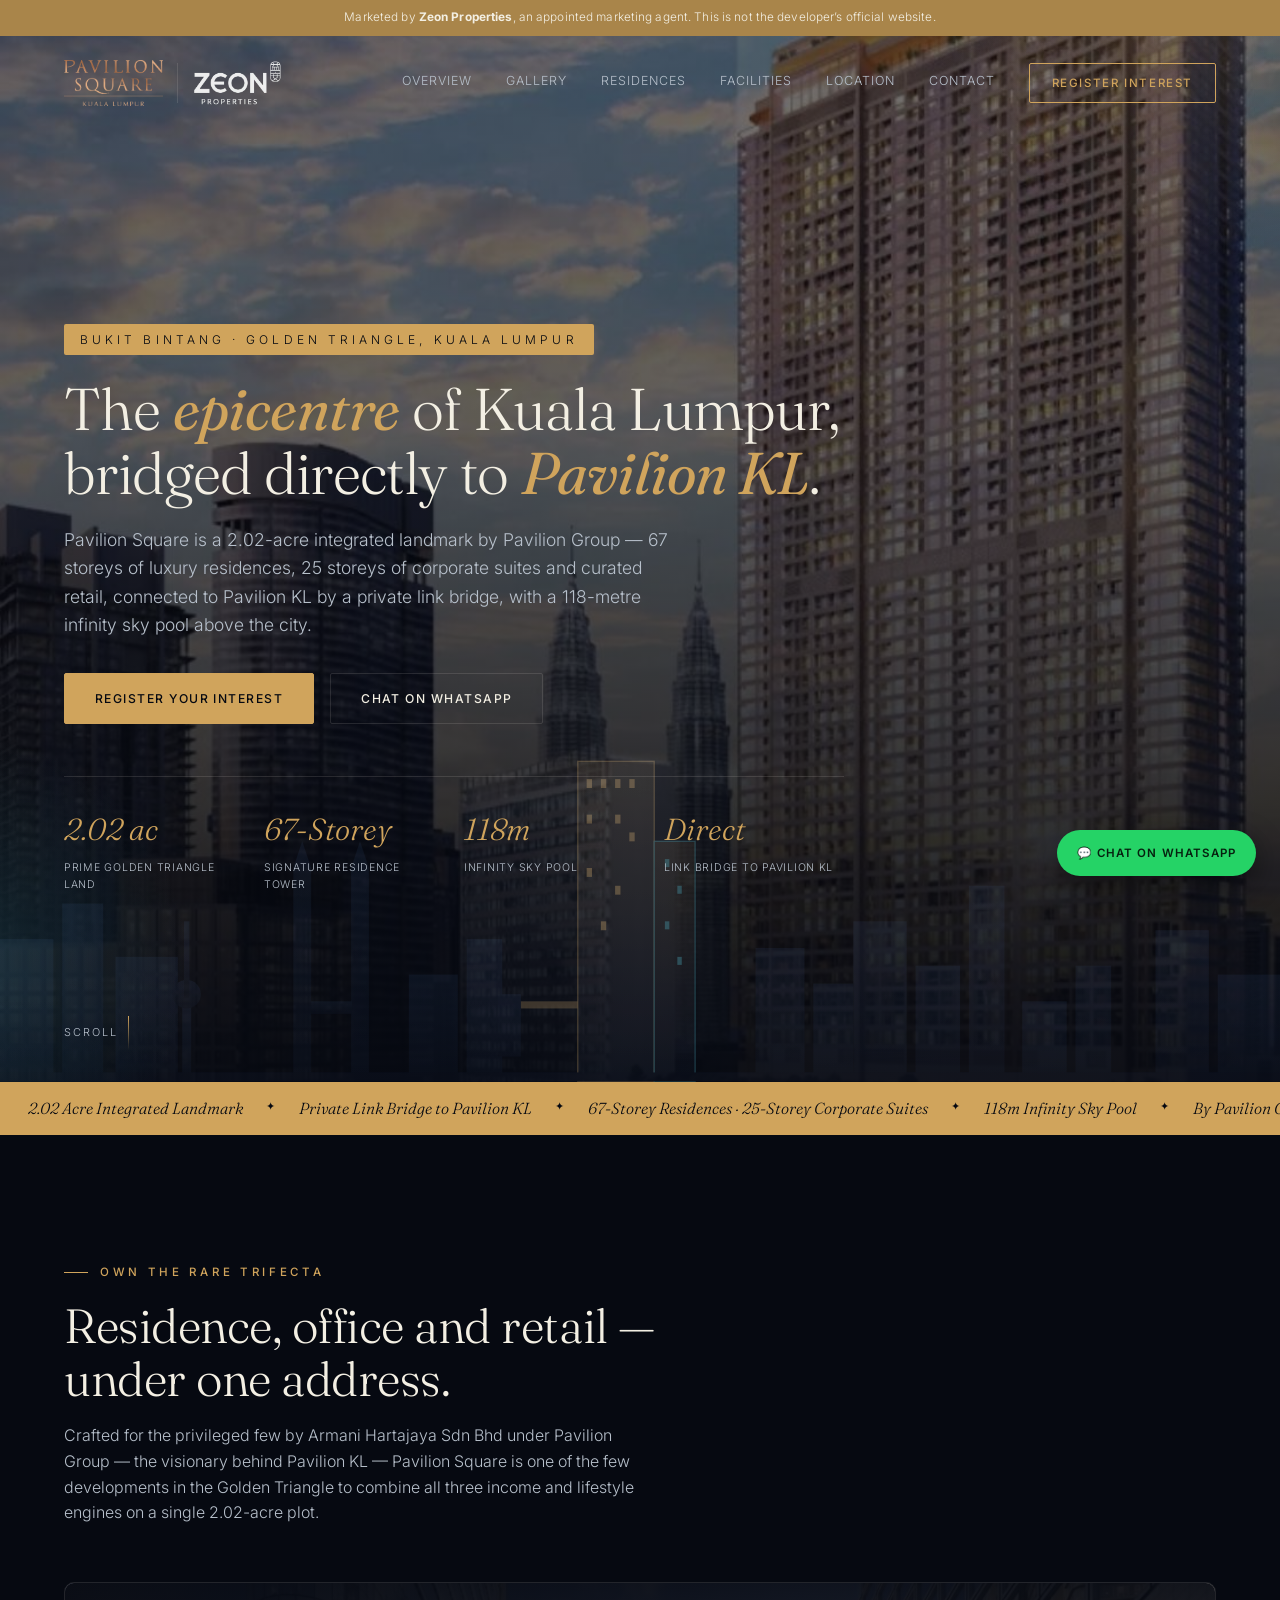
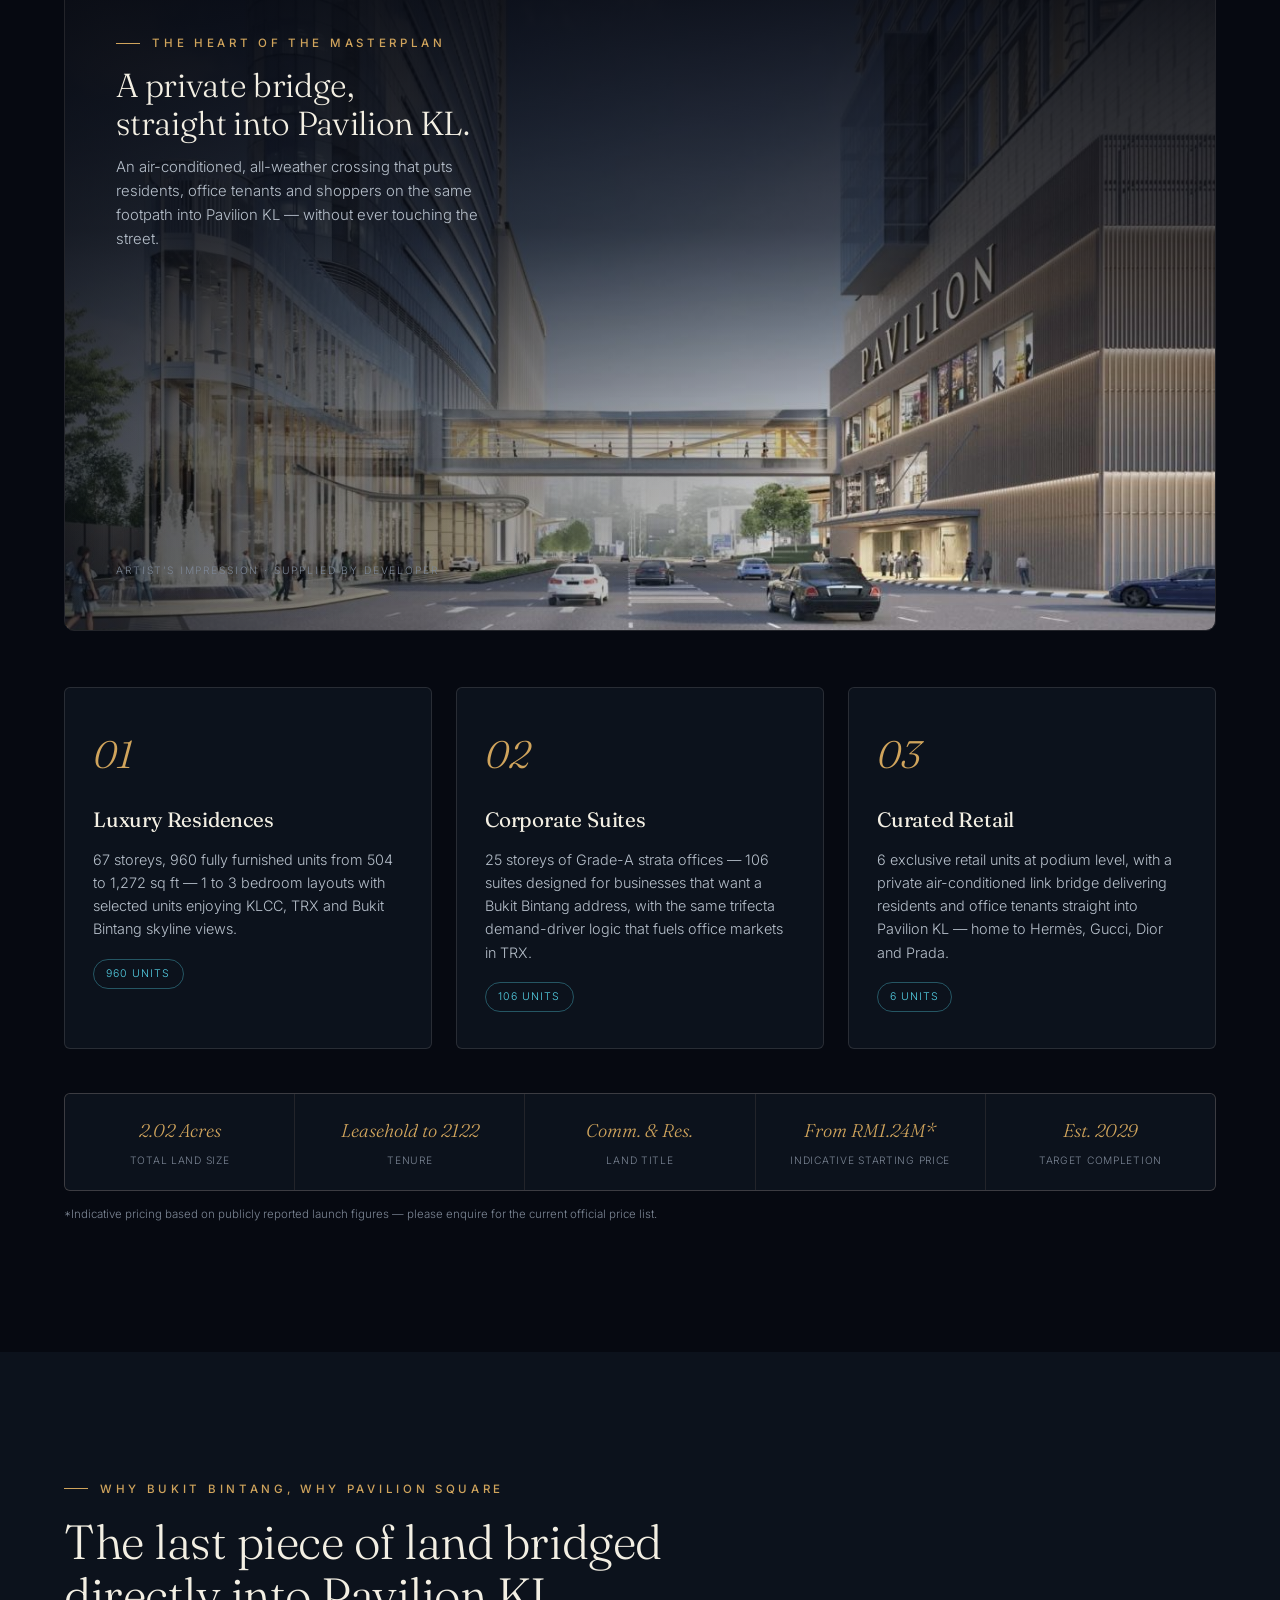
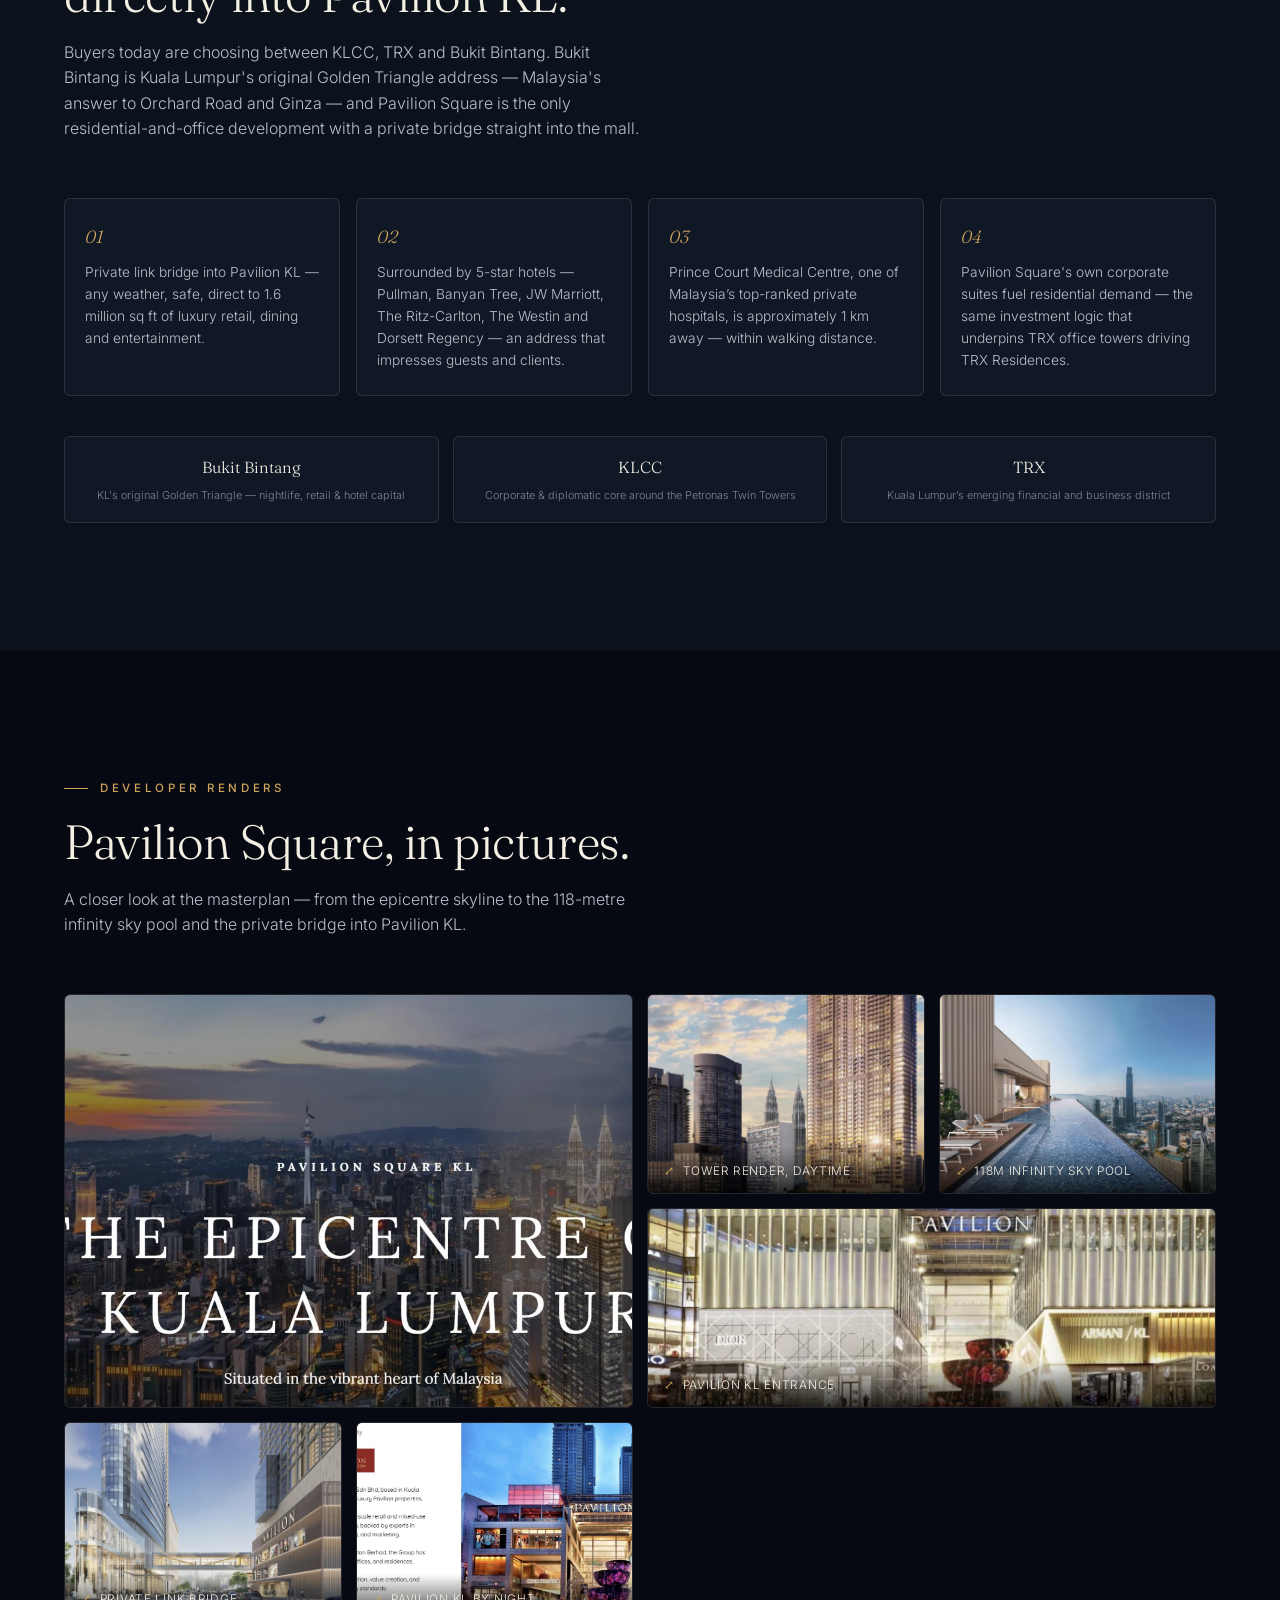
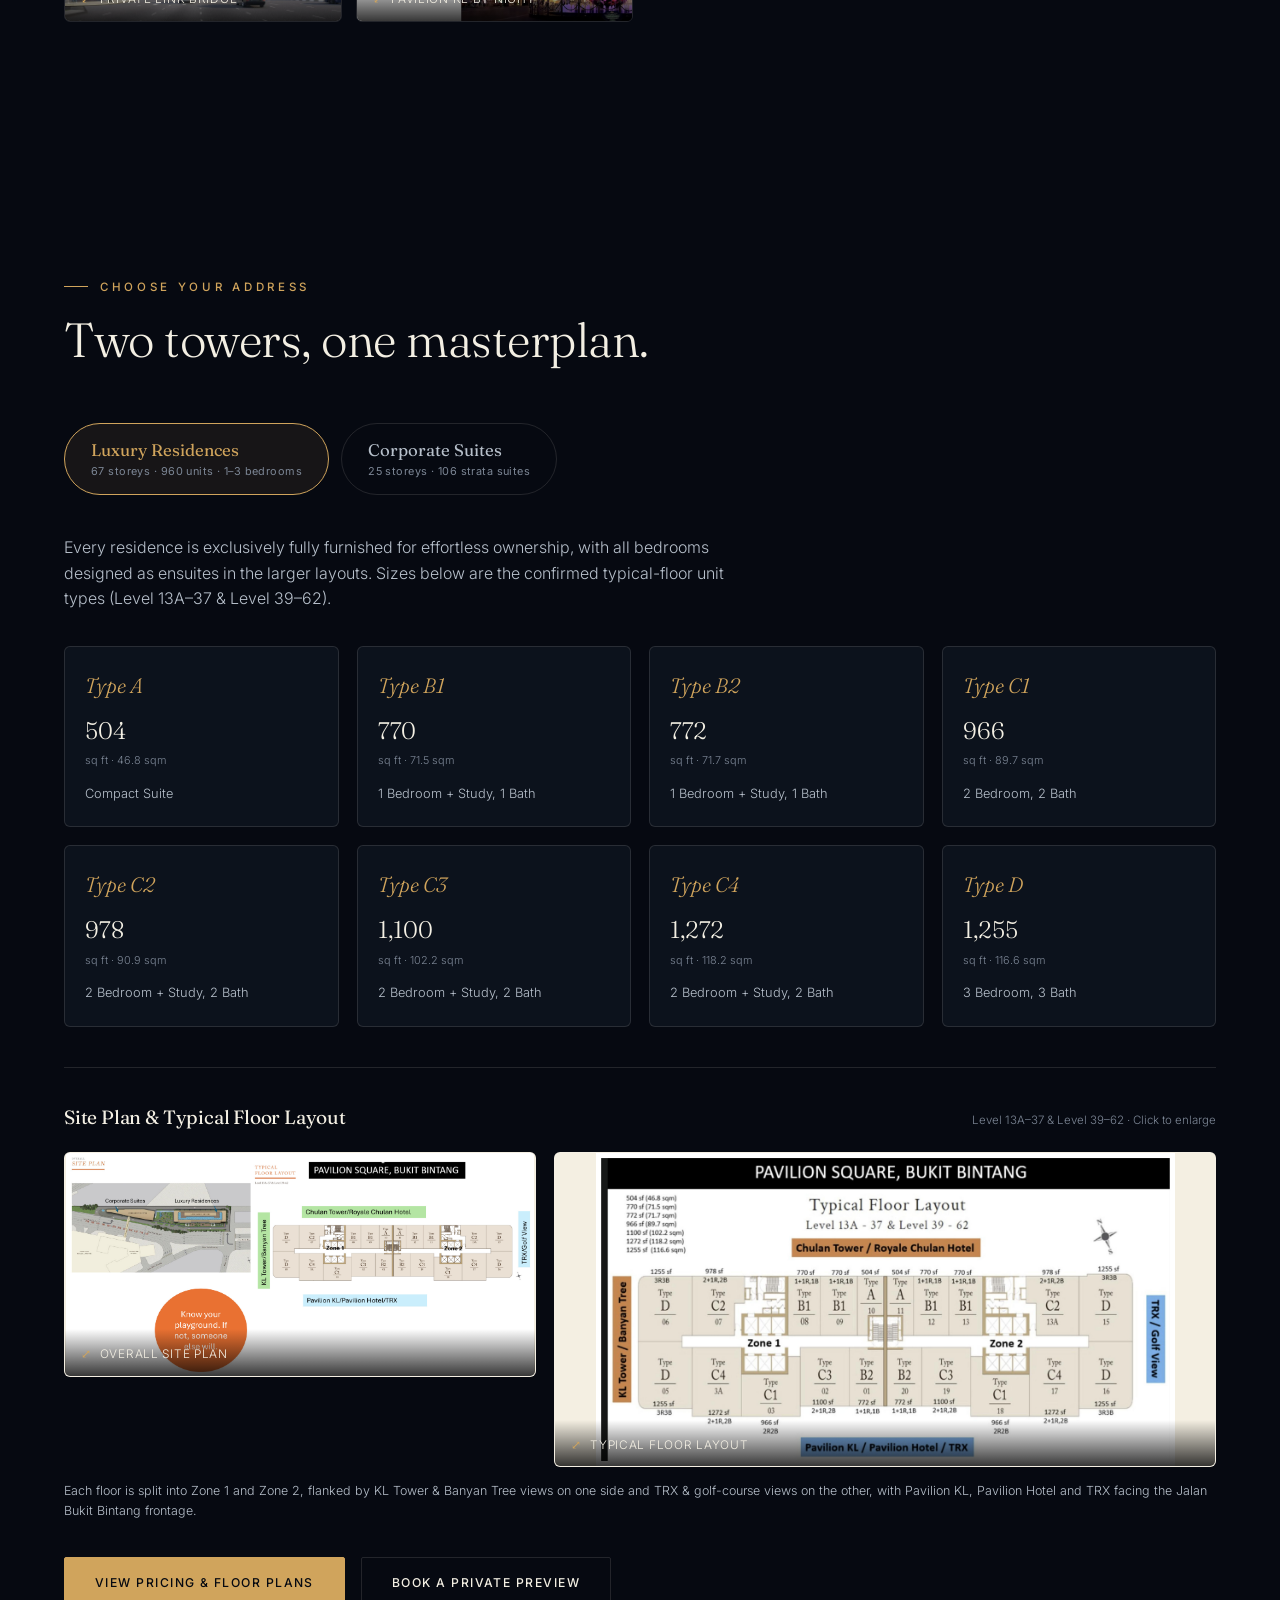
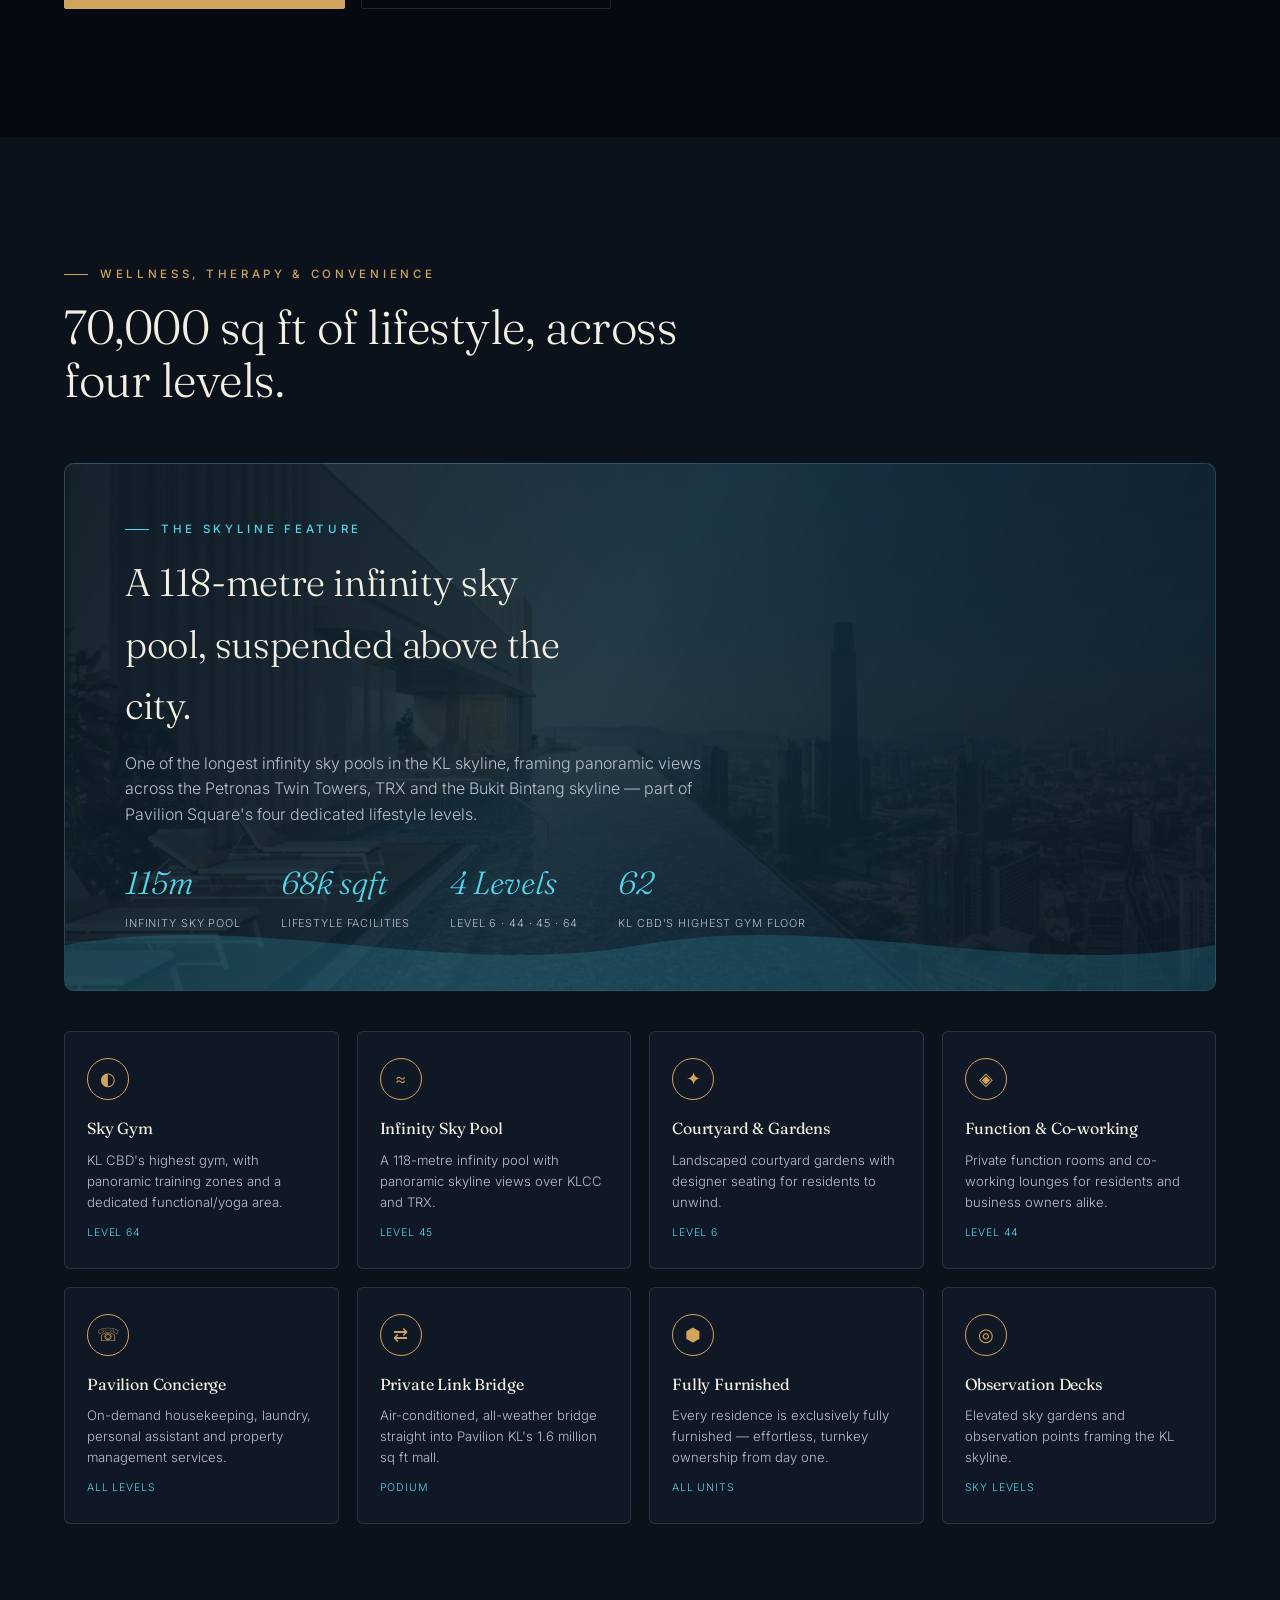
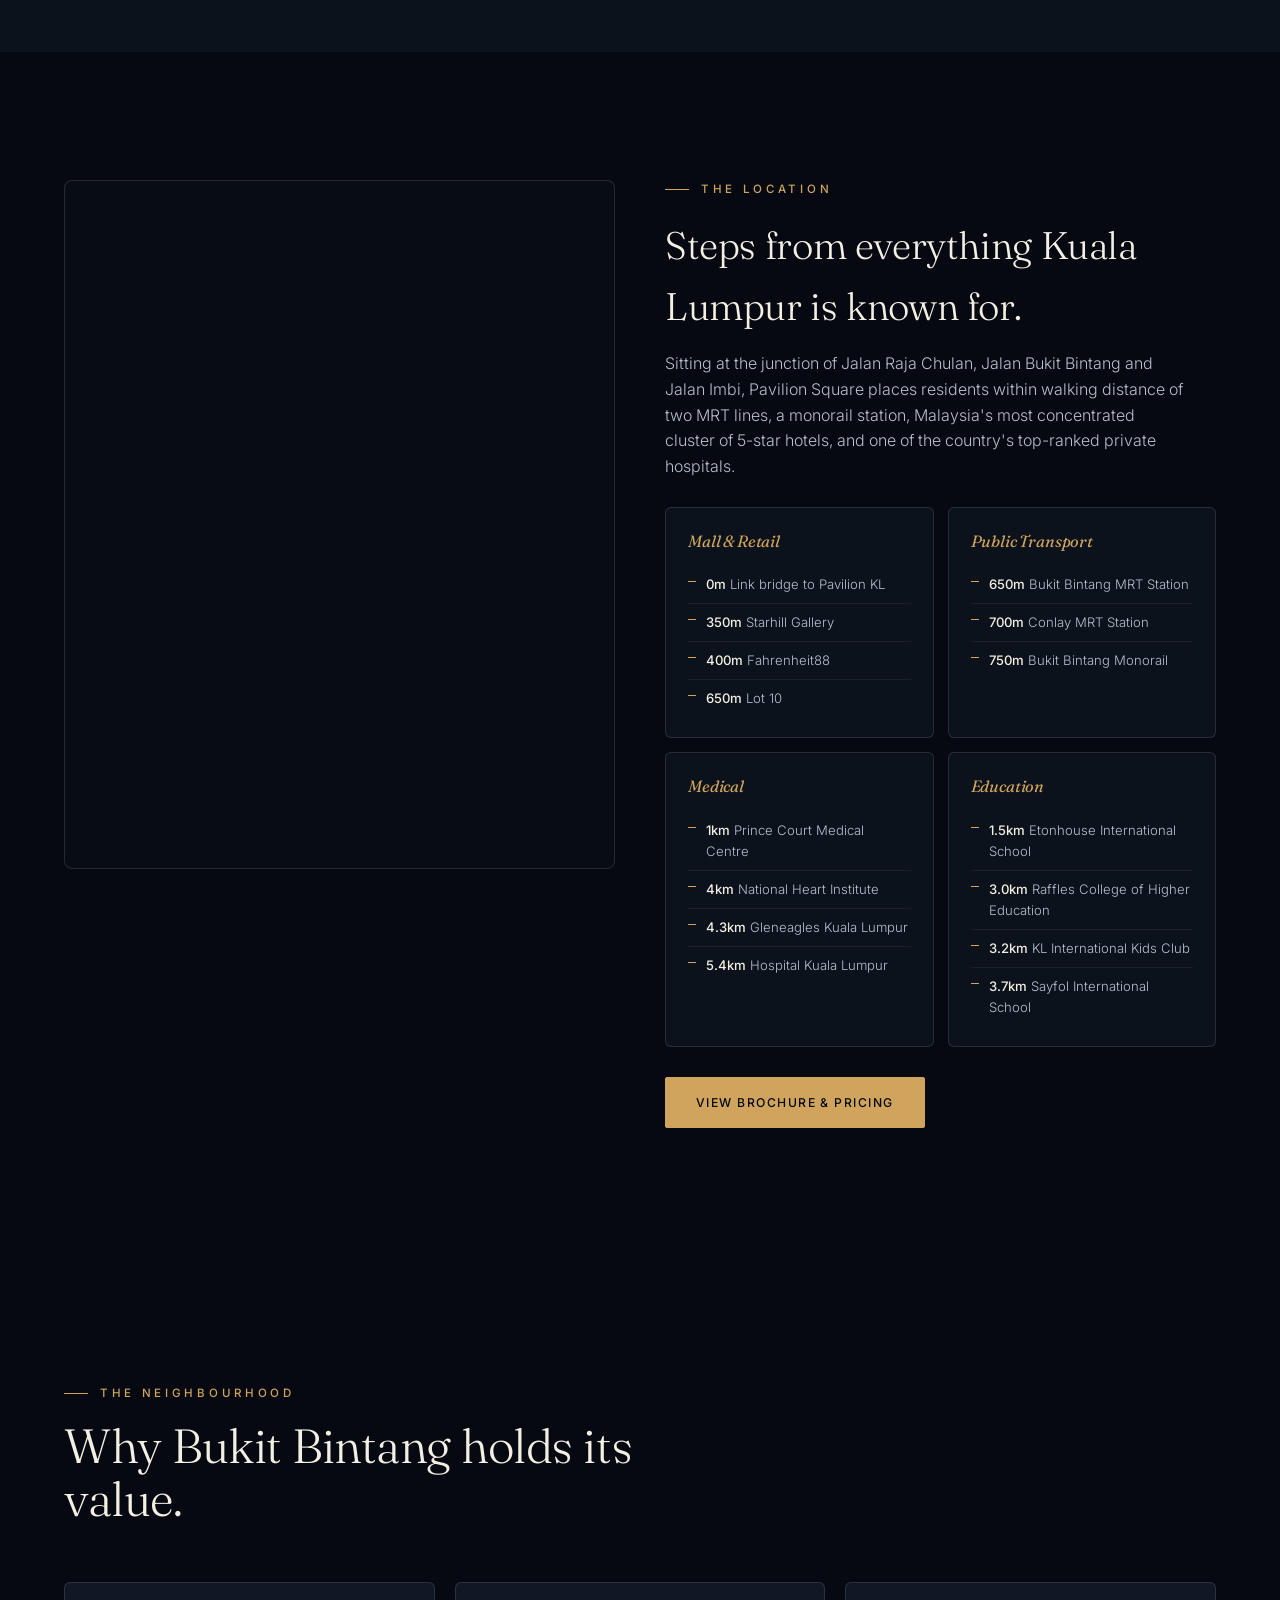
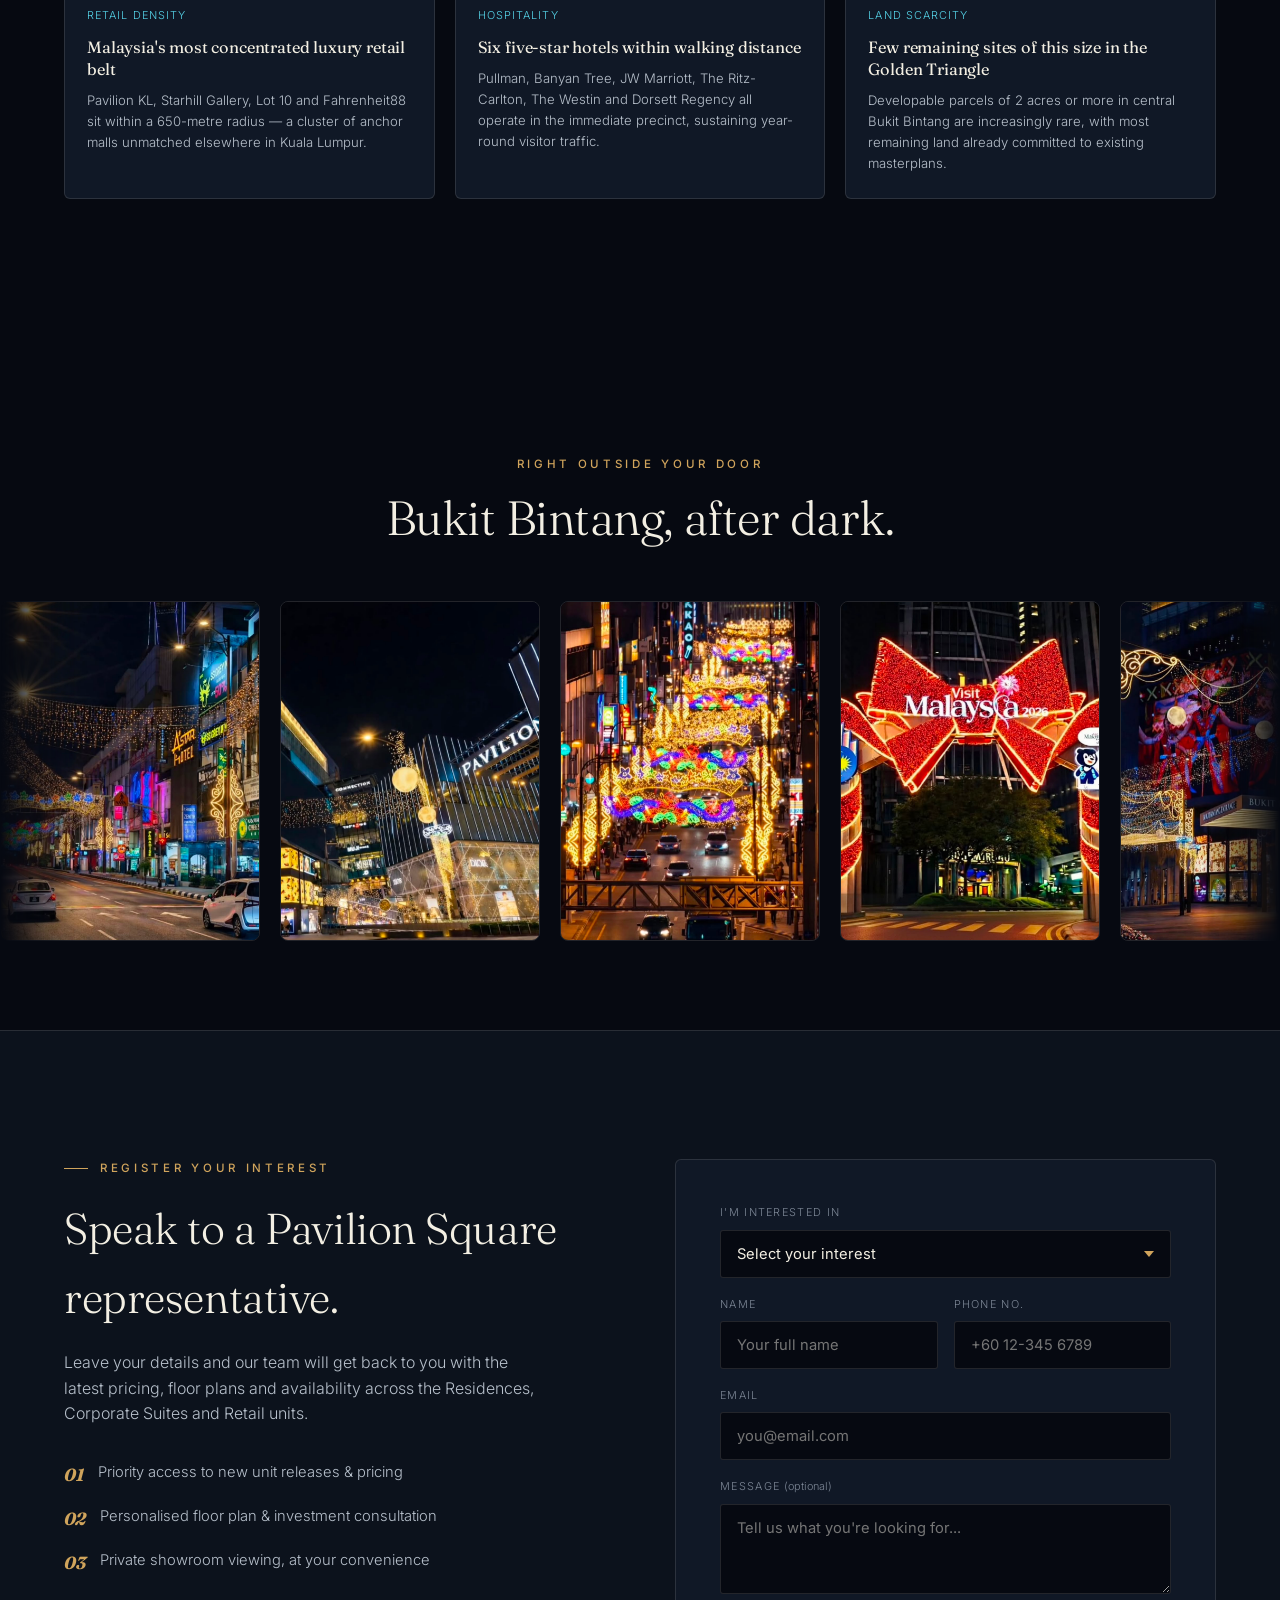
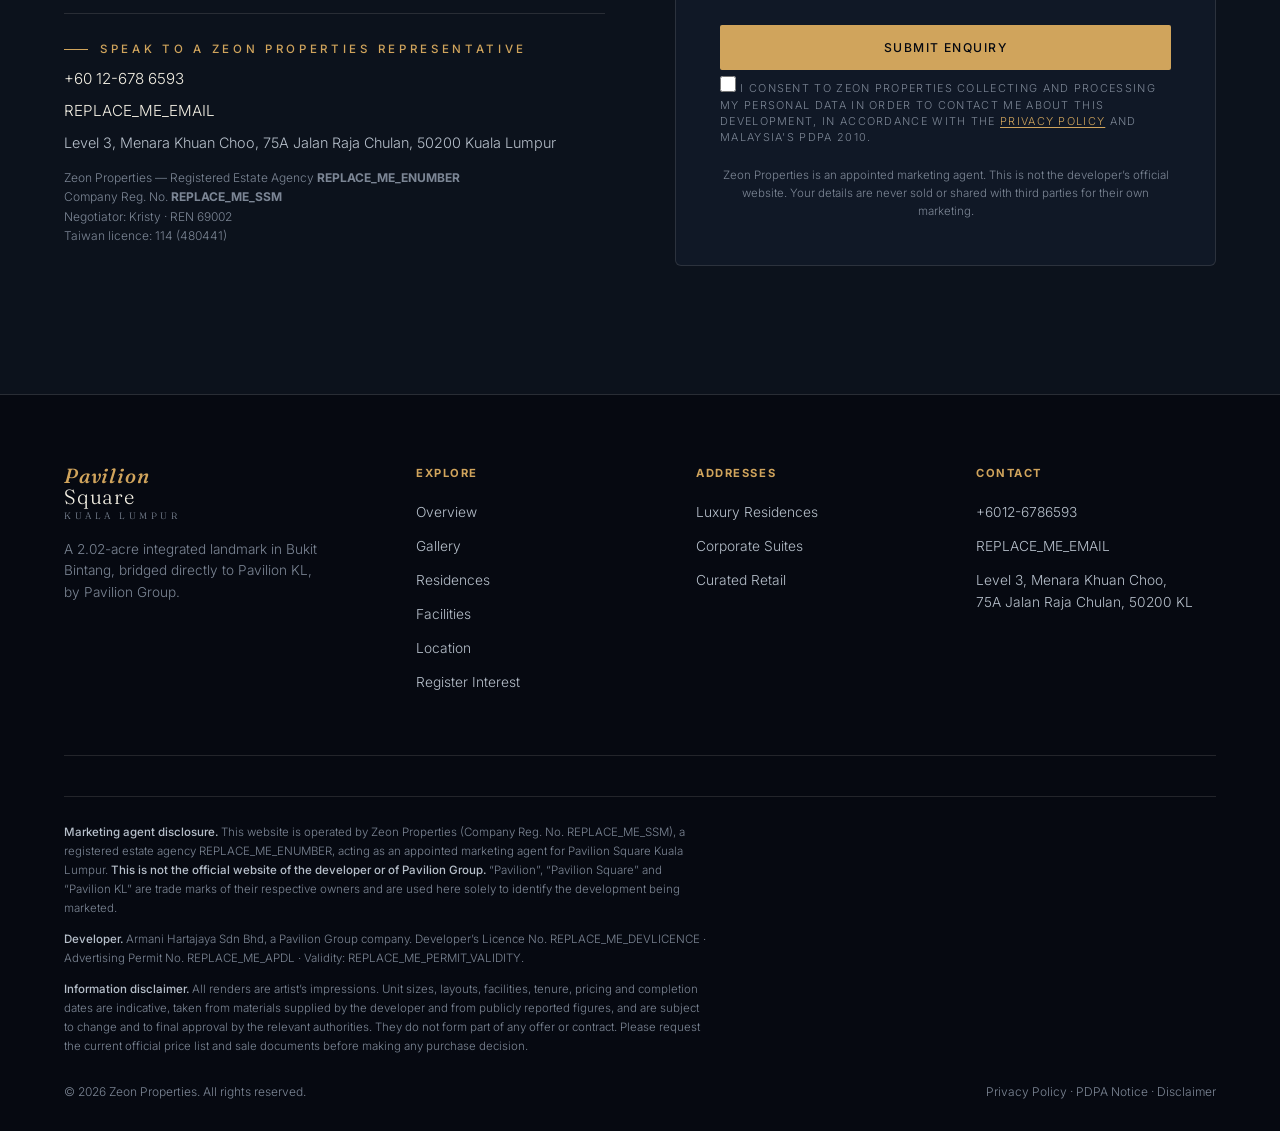
==== index.html @ a355df4d "Checkpoint: Deployment" ====
<!DOCTYPE html>
<html lang="en">

<head>
    <meta charset="UTF-8">
    <meta name="viewport" content="width=device-width, initial-scale=1, viewport-fit=cover">

    <!-- ===== Primary SEO: Title & Meta Description ===== -->
    <title>Pavilion Square KL | Bukit Bintang Residences &amp; Corporate Suites — Zeon Properties</title>
    <meta name="description"
        content="Pavilion Square Kuala Lumpur: a 2.02-acre integrated landmark in Bukit Bintang (leasehold to 2122, commercial &amp; residential land title) with a private link bridge to Pavilion KL, 67-storey luxury residences, 25-storey corporate suites and a 118m infinity sky pool. Register your interest today.">
    <meta name="keywords"
        content="Pavilion Square, Pavilion Square Kuala Lumpur, Pavilion Square Bukit Bintang, Bukit Bintang new launch, KL Golden Triangle condo, Pavilion KL link bridge residence, Armani Hartajaya, 1 Pavilion Collection, Zeon Properties">
    <meta name="author" content="Zeon Properties">
    <meta name="robots" content="index, follow, max-image-preview:large">
    <meta name="theme-color" content="#060911">

    <!-- =============== IMPORTANT: replace with the live domain =============== -->
    <link rel="canonical" href="https://pavilionsquarekl-property.my/">

    <!-- ===== Open Graph (Facebook / LinkedIn / WhatsApp previews) ===== -->
    <meta property="og:type" content="website">
    <meta property="og:site_name" content="Zeon Properties — Pavilion Square KL">
    <meta property="og:locale" content="en_MY">
    <meta property="og:title" content="Pavilion Square KL — Marketed by Zeon Properties">
    <meta property="og:description"
        content="A 2.02-acre integrated landmark in Bukit Bintang — residences, corporate suites &amp; retail, linked to Pavilion KL by private bridge. Marketed by Zeon Properties, an appointed marketing agent. Not the developer's official website.">
    <meta property="og:url" content="https://pavilionsquarekl-property.my/">
    <meta property="og:image" content="https://pavilionsquarekl-property.my/og-image.jpg">
    <meta property="og:image:width" content="1200">
    <meta property="og:image:height" content="630">
    <meta property="og:image:alt" content="Pavilion Square Kuala Lumpur skyline render">

    <!-- ===== Twitter / X Card ===== -->
    <meta name="twitter:card" content="summary_large_image">
    <meta name="twitter:title" content="Pavilion Square KL — Marketed by Zeon Properties">
    <meta name="twitter:description"
        content="Residences, corporate suites &amp; retail bridged to Pavilion KL, Bukit Bintang. Marketed by Zeon Properties — not the developer's official website.">
    <meta name="twitter:image" content="https://pavilionsquarekl-property.my/og-image.jpg">

    <!-- ===== Structured Data (JSON-LD) ===== -->
    <script type="application/ld+json">
        {
            "@context": "https://schema.org",
            "@type": "RealEstateListing",
            "name": "Pavilion Square Kuala Lumpur",
            "description": "A 2.02-acre integrated development in Bukit Bintang, Kuala Lumpur featuring 67-storey luxury residences, 25-storey corporate suites, curated retail and a 118-metre infinity sky pool, linked directly to Pavilion KL by a private bridge.",
            "url": "https://pavilionsquarekl-property.my/",
            "about": {
                "@type": "Residence",
                "name": "Pavilion Square Kuala Lumpur",
                "address": {
                    "@type": "PostalAddress",
                    "streetAddress": "Jalan Raja Chulan / Jalan Bukit Bintang, Bukit Bintang",
                    "addressLocality": "Kuala Lumpur",
                    "addressRegion": "Wilayah Persekutuan",
                    "postalCode": "50200",
                    "addressCountry": "MY"
                }
            },
            "developer": {
                "@type": "Organization",
                "name": "Armani Hartajaya Sdn Bhd, a Pavilion Group company"
            },
            "provider": {
                "@type": "RealEstateAgent",
                "name": "Zeon Properties",
                "telephone": "+60126786593",
                "email": "REPLACE_ME_EMAIL",
                "address": {
                    "@type": "PostalAddress",
                    "streetAddress": "Level 3, Menara Khuan Choo, 75A Jalan Raja Chulan",
                    "addressLocality": "Kuala Lumpur",
                    "postalCode": "50200",
                    "addressCountry": "MY"
                }
            }
        }
    </script>

    <!-- Google Fonts -->
    <link rel="preconnect" href="https://fonts.googleapis.com">
    <link rel="preconnect" href="https://fonts.gstatic.com" crossorigin>
    <link
        href="https://fonts.googleapis.com/css2?family=Fraunces:ital,opsz,wght@0,9..144,300;0,9..144,400;0,9..144,500;0,9..144,600;1,9..144,400;1,9..144,500&family=Inter:wght@300;400;500;600&display=swap"
        rel="stylesheet">

    <!-- External CSS -->
    <link rel="stylesheet" href="psq-style.css">
</head>

<body>

    <div class="scroll-progress" id="scrollProgress"></div>

    <!-- ===== DISCLOSURE BAR + NAV ===== -->
    <div class="top-fixed" id="topFixed">
        <div class="disclosure-bar" id="disclosureBar">
            Marketed by <b>Zeon Properties</b>, an appointed marketing agent. This is not the
            developer&rsquo;s official website.
        </div>
        <header class="nav" id="siteNav">
            <a href="#top" class="brand">
                <img class="brand-logo" src="pavilion-square-logo.png" alt="Pavilion Square Kuala Lumpur">
                <span class="brand-divider"></span>
                <span class="brand-agency"><img src="ZeonPropertiesLogoWhite.png.webp" alt="Zeon Properties"></span>
            </a>
            <nav class="links" id="navLinks">
                <a href="#trifecta" data-nav>Overview</a>
                <a href="#gallery" data-nav>Gallery</a>
                <a href="#units" data-nav>Residences</a>
                <a href="#facilities" data-nav>Facilities</a>
                <a href="#location" data-nav>Location</a>
                <a href="#enquire" data-nav>Contact</a>
                <a href="#enquire" class="btn nav-cta" data-nav>Register Interest</a>
            </nav>
            <div class="burger" id="burger"><span></span><span></span><span></span></div>
        </header>
    </div>

    <main>
        <!-- ===== HERO ===== -->
        <section class="hero" id="top">
            <div class="hero-photo-bg"
                style="background-image:url('psq-tower-day.jpg');background-position:center 30%;"></div>
            <div class="hero-glow"></div>
            <div class="hero-skyline" id="heroSkyline">
                <svg viewBox="0 0 1440 420" preserveAspectRatio="xMidYMax slice" xmlns="http://www.w3.org/2000/svg">
                    <defs>
                        <linearGradient id="skySilhouette" x1="0" y1="0" x2="0" y2="1">
                            <stop offset="0%" stop-color="#0c1420" />
                            <stop offset="100%" stop-color="#050810" />
                        </linearGradient>
                        <linearGradient id="skGold" x1="0" y1="0" x2="0" y2="1">
                            <stop offset="0%" stop-color="#2a2113" />
                            <stop offset="100%" stop-color="#050810" />
                        </linearGradient>
                    </defs>
                    <!-- distant skyline -->
                    <g fill="url(#skySilhouette)">
                        <rect x="0" y="260" width="60" height="160" />
                        <rect x="70" y="220" width="46" height="200" />
                        <rect x="130" y="280" width="70" height="140" />
                        <rect x="960" y="240" width="60" height="180" />
                        <rect x="1030" y="290" width="50" height="130" />
                        <rect x="1090" y="200" width="40" height="220" />
                        <rect x="1300" y="250" width="60" height="170" />
                        <rect x="1370" y="300" width="70" height="120" />
                    </g>
                    <!-- KL Tower silhouette -->
                    <g fill="url(#skySilhouette)">
                        <rect x="205" y="330" width="10" height="90" />
                        <circle cx="210" cy="322" r="16" />
                        <rect x="207" y="240" width="6" height="86" />
                    </g>
                    <!-- Petronas Twin Towers silhouette -->
                    <g fill="url(#skySilhouette)">
                        <path d="M330 420 V180 L340 150 L350 180 V420 Z" />
                        <path d="M395 420 V180 L405 150 L415 180 V420 Z" />
                        <rect x="350" y="330" width="46" height="14" />
                    </g>
                    <!-- mid buildings -->
                    <g fill="url(#skySilhouette)">
                        <rect x="460" y="300" width="55" height="120" />
                        <rect x="525" y="260" width="40" height="160" />
                        <rect x="850" y="270" width="55" height="150" />
                        <rect x="915" y="310" width="45" height="110" />
                    </g>
                    <!-- PAVILION SQUARE — hero tower, highlighted -->
                    <g>
                        <rect x="650" y="60" width="86" height="360" fill="url(#skGold)" stroke="rgba(208,164,92,.55)"
                            stroke-width="1.5" />
                        <rect x="736" y="150" width="46" height="270" fill="url(#skGold)" stroke="rgba(85,211,232,.45)"
                            stroke-width="1.5" />
                        <!-- link bridge to Pavilion KL -->
                        <rect x="580" y="330" width="70" height="8" fill="rgba(208,164,92,.5)" />
                        <rect x="560" y="322" width="26" height="70" fill="url(#skySilhouette)" />
                        <!-- windows -->
                        <g fill="#d0a45c" opacity=".7">
                            <rect class="sky-window" x="660" y="80" width="6" height="10" style="animation-delay:.2s" />
                            <rect class="sky-window" x="676" y="80" width="6" height="10"
                                style="animation-delay:1.1s" />
                            <rect class="sky-window" x="692" y="80" width="6" height="10" style="animation-delay:.6s" />
                            <rect class="sky-window" x="708" y="80" width="6" height="10"
                                style="animation-delay:2.1s" />
                            <rect class="sky-window" x="660" y="120" width="6" height="10"
                                style="animation-delay:1.6s" />
                            <rect class="sky-window" x="692" y="120" width="6" height="10"
                                style="animation-delay:.4s" />
                            <rect class="sky-window" x="708" y="140" width="6" height="10"
                                style="animation-delay:2.4s" />
                            <rect class="sky-window" x="660" y="180" width="6" height="10"
                                style="animation-delay:.9s" />
                            <rect class="sky-window" x="692" y="200" width="6" height="10"
                                style="animation-delay:1.3s" />
                            <rect class="sky-window" x="676" y="240" width="6" height="10"
                                style="animation-delay:.3s" />
                        </g>
                        <g fill="#55d3e8" opacity=".55">
                            <rect class="sky-window" x="748" y="170" width="5" height="9" style="animation-delay:.5s" />
                            <rect class="sky-window" x="762" y="200" width="5" height="9"
                                style="animation-delay:1.8s" />
                            <rect class="sky-window" x="748" y="240" width="5" height="9" style="animation-delay:1s" />
                            <rect class="sky-window" x="762" y="280" width="5" height="9"
                                style="animation-delay:2.2s" />
                        </g>
                    </g>
                    <!-- more distant buildings right -->
                    <g fill="url(#skySilhouette)">
                        <rect x="1150" y="330" width="50" height="90" />
                        <rect x="1210" y="290" width="40" height="130" />
                    </g>
                    <!-- ground haze -->
                    <rect x="0" y="410" width="1440" height="10" fill="#050810" />
                </svg>
            </div>
            <div class="hero-inner">
                <div class="hero-eyebrow">Bukit Bintang · Golden Triangle, Kuala Lumpur</div>
                <h1>The <em>epicentre</em> of Kuala Lumpur, bridged directly to <em>Pavilion KL</em>.</h1>
                <p class="lede">Pavilion Square is a 2.02-acre integrated landmark by Pavilion Group — 67 storeys of
                    luxury residences, 25 storeys of corporate suites and curated retail, connected to Pavilion KL by
                    a private link bridge, with a 118-metre infinity sky pool above the city.</p>
                <div class="hero-actions">
                    <a href="#enquire" class="btn btn-gold">Register Your Interest</a>
                    <a href="https://wa.link/4kx7ea"
                        target="_blank" rel="noopener" class="btn btn-line track-whatsapp wa-hero"
                        data-source="hero-brochure">Chat on WhatsApp</a>
                </div>
                <div class="hero-stats">
                    <div><span class="hs-num" data-count="2.02" data-decimals="2" data-suffix=" ac">0</span><span
                            class="hs-lbl">Prime Golden Triangle Land</span></div>
                    <div><span class="hs-num" data-count="67" data-suffix="-Storey">0</span><span
                            class="hs-lbl">Signature Residence Tower</span></div>
                    <div><span class="hs-num" data-count="118" data-suffix="m">0</span><span class="hs-lbl">Infinity
                            Sky Pool</span></div>
                    <div><span class="hs-num">Direct</span><span class="hs-lbl">Link Bridge to Pavilion KL</span></div>
                </div>
            </div>
            <div class="scroll-cue"><span>Scroll</span>
                <div class="line"></div>
            </div>
        </section>

        <!-- ===== MARQUEE ===== -->
        <div class="marquee">
            <div class="marquee-track" id="marqueeTrack">
                <span>2.02 Acre Integrated Landmark</span>
                <span>Private Link Bridge to Pavilion KL</span>
                <span>67-Storey Residences · 25-Storey Corporate Suites</span>
                <span>118m Infinity Sky Pool</span>
                <span>By Pavilion Group</span>
                <span>2.02 Acre Integrated Landmark</span>
                <span>Private Link Bridge to Pavilion KL</span>
                <span>67-Storey Residences · 25-Storey Corporate Suites</span>
                <span>118m Infinity Sky Pool</span>
                <span>By Pavilion Group</span>
            </div>
        </div>

        <!-- ===== TRIFECTA / ABOUT ===== -->
        <section id="trifecta">
            <div class="wrap">
                <div class="section-head reveal">
                    <div class="eyebrow">Own the Rare Trifecta</div>
                    <h2>Residence, office and retail — under one address.</h2>
                    <p>Crafted for the privileged few by Armani Hartajaya Sdn Bhd under Pavilion Group — the
                        visionary behind Pavilion KL — Pavilion Square is one of the few developments in the Golden
                        Triangle to combine all three income and lifestyle engines on a single 2.02-acre plot.</p>
                </div>
                <figure class="feature-shot reveal">
                    <img src="psq-link-bridge.jpg" alt="Private link bridge connecting Pavilion Square to Pavilion KL">
                    <figcaption class="fs-overlay">
                        <div class="eyebrow">The Heart of the Masterplan</div>
                        <h3>A private bridge, straight into Pavilion KL.</h3>
                        <p>An air-conditioned, all-weather crossing that puts residents, office tenants and
                            shoppers on the same footpath into Pavilion KL — without ever touching the street.</p>
                        <span class="fs-credit">Artist&rsquo;s impression &middot; supplied by developer</span>
                    </figcaption>
                </figure>
                <div class="trifecta-grid reveal-stagger">
                    <div class="tri-card reveal">
                        <div class="tri-num">01</div>
                        <h3>Luxury Residences</h3>
                        <p>67 storeys, 960 fully furnished units from 504 to 1,272 sq ft — 1 to 3 bedroom layouts with
                            selected units enjoying KLCC, TRX and Bukit Bintang skyline views.</p>
                        <span class="tri-tag">960 Units</span>
                    </div>
                    <div class="tri-card reveal">
                        <div class="tri-num">02</div>
                        <h3>Corporate Suites</h3>
                        <p>25 storeys of Grade-A strata offices — 106 suites designed for businesses that want a
                            Bukit Bintang address, with the same trifecta demand-driver logic that fuels office
                            markets in TRX.</p>
                        <span class="tri-tag">106 Units</span>
                    </div>
                    <div class="tri-card reveal">
                        <div class="tri-num">03</div>
                        <h3>Curated Retail</h3>
                        <p>6 exclusive retail units at podium level, with a private air-conditioned link bridge
                            delivering residents and office tenants straight into Pavilion KL — home to Hermès,
                            Gucci, Dior and Prada.</p>
                        <span class="tri-tag">6 Units</span>
                    </div>
                </div>
                <div class="fact-strip reveal">
                    <div class="fact-item">
                        <span class="fi-val">2.02 Acres</span>
                        <span class="fi-lbl">Total Land Size</span>
                    </div>
                    <div class="fact-item">
                        <span class="fi-val">Leasehold to 2122</span>
                        <span class="fi-lbl">Tenure</span>
                    </div>
                    <div class="fact-item">
                        <span class="fi-val">Comm. &amp; Res.</span>
                        <span class="fi-lbl">Land Title</span>
                    </div>
                    <div class="fact-item">
                        <span class="fi-val">From RM1.24M*</span>
                        <span class="fi-lbl">Indicative Starting Price</span>
                    </div>
                    <div class="fact-item">
                        <span class="fi-val">Est. 2029</span>
                        <span class="fi-lbl">Target Completion</span>
                    </div>
                </div>
                <p style="margin-top:14px;font-size:.72rem;color:var(--stone);">*Indicative pricing based on
                    publicly reported launch figures — please enquire for the current official price list.</p>
            </div>
        </section>

        <!-- ===== WHY PSQ ===== -->
        <section class="why-sec" id="why">
            <div class="wrap">
                <div class="section-head reveal">
                    <div class="eyebrow">Why Bukit Bintang, Why Pavilion Square</div>
                    <h2>The last piece of land bridged directly into Pavilion KL.</h2>
                    <p>Buyers today are choosing between KLCC, TRX and Bukit Bintang. Bukit Bintang is Kuala
                        Lumpur's original Golden Triangle address — Malaysia's answer to Orchard Road and Ginza —
                        and Pavilion Square is the only residential-and-office development with a private bridge
                        straight into the mall.</p>
                </div>
                <div class="flow-grid reveal-stagger">
                    <div class="flow-card reveal">
                        <div class="flow-idx">01</div>
                        <p>Private link bridge into Pavilion KL — any weather, safe, direct to 1.6 million sq ft of
                            luxury retail, dining and entertainment.</p>
                    </div>
                    <div class="flow-card reveal">
                        <div class="flow-idx">02</div>
                        <p>Surrounded by 5-star hotels — Pullman, Banyan Tree, JW Marriott, The Ritz-Carlton, The
                            Westin and Dorsett Regency — an address that impresses guests and clients.</p>
                    </div>
                    <div class="flow-card reveal">
                        <div class="flow-idx">03</div>
                        <p>Prince Court Medical Centre, one of Malaysia&rsquo;s top-ranked private hospitals, is
                            approximately 1&nbsp;km away &mdash; within walking distance.</p>
                    </div>
                    <div class="flow-card reveal">
                        <div class="flow-idx">04</div>
                        <p>Pavilion Square's own corporate suites fuel residential demand — the same investment
                            logic that underpins TRX office towers driving TRX Residences.</p>
                    </div>
                </div>
                <div class="compare-strip reveal">
                    <div class="compare-chip active">
                        <div class="cc-name">Bukit Bintang</div>
                        <span class="cc-tag">KL's original Golden Triangle — nightlife, retail &amp; hotel
                            capital</span>
                    </div>
                    <div class="compare-chip">
                        <div class="cc-name">KLCC</div>
                        <span class="cc-tag">Corporate &amp; diplomatic core around the Petronas Twin Towers</span>
                    </div>
                    <div class="compare-chip">
                        <div class="cc-name">TRX</div>
                        <span class="cc-tag">Kuala Lumpur&rsquo;s emerging financial and business district</span>
                    </div>
                </div>
            </div>
        </section>

        <!-- ===== GALLERY ===== -->
        <section id="gallery">
            <div class="wrap">
                <div class="section-head reveal">
                    <div class="eyebrow">Developer Renders</div>
                    <h2>Pavilion Square, in pictures.</h2>
                    <p>A closer look at the masterplan — from the epicentre skyline to the 118-metre infinity sky
                        pool and the private bridge into Pavilion KL.</p>
                </div>
                <div class="gallery-grid reveal">
                    <div class="g-item" data-full="psq-hero-skyline.jpg"
                        data-cap="Kuala Lumpur skyline at dusk, viewed from Pavilion Square">
                        <img src="psq-hero-skyline.jpg" alt="Kuala Lumpur skyline at dusk">
                    </div>
                    <div class="g-item" data-full="psq-tower-day.jpg"
                        data-cap="Pavilion Square tower render beside the Petronas Twin Towers">
                        <img src="psq-tower-day.jpg" alt="Pavilion Square tower render">
                        <span class="g-cap">Tower Render, Daytime</span>
                    </div>
                    <div class="g-item" data-full="psq-sky-pool.jpg"
                        data-cap="118-metre infinity sky pool with panoramic KLCC and TRX views">
                        <img src="psq-sky-pool.jpg" alt="118 metre infinity sky pool">
                        <span class="g-cap">118m Infinity Sky Pool</span>
                    </div>
                    <div class="g-item" data-full="psq-mall-entrance.jpg"
                        data-cap="Pavilion KL entrance at dusk, connected via Pavilion Square's private bridge">
                        <img src="psq-mall-entrance.jpg" alt="Pavilion KL mall entrance at dusk">
                        <span class="g-cap">Pavilion KL Entrance</span>
                    </div>
                    <div class="g-item" data-full="psq-link-bridge.jpg"
                        data-cap="Private link bridge render connecting Pavilion Square to Pavilion KL">
                        <img src="psq-link-bridge.jpg" alt="Private link bridge render">
                        <span class="g-cap">Private Link Bridge</span>
                    </div>
                    <div class="g-item" data-full="psq-pavilion-mall.jpg"
                        data-cap="Pavilion KL — 1.6 million sq ft of luxury retail, directly connected">
                        <img src="psq-pavilion-mall.jpg" alt="Pavilion KL mall exterior at night">
                        <span class="g-cap">Pavilion KL by Night</span>
                    </div>
                </div>
            </div>
        </section>

        <!-- ===== RESIDENCES / CORPORATE SUITES SELECTOR ===== -->
        <section class="units-sec" id="units">
            <div class="wrap">
                <div class="section-head reveal">
                    <div class="eyebrow">Choose Your Address</div>
                    <h2>Two towers, one masterplan.</h2>
                </div>

                <div class="unit-tabs reveal">
                    <button class="unit-tab active" data-unit="residences">
                        <span class="ut-name">Luxury Residences</span>
                        <span class="ut-sub">67 storeys · 960 units · 1–3 bedrooms</span>
                    </button>
                    <button class="unit-tab" data-unit="corporate">
                        <span class="ut-name">Corporate Suites</span>
                        <span class="ut-sub">25 storeys · 106 strata suites</span>
                    </button>
                </div>

                <!-- RESIDENCES -->
                <div class="unit-view active" data-view="residences">
                    <p class="unit-intro">Every residence is exclusively fully furnished for effortless ownership,
                        with all bedrooms designed as ensuites in the larger layouts. Sizes below are the confirmed
                        typical-floor unit types (Level 13A–37 &amp; Level 39–62).</p>
                    <div class="unit-grid">
                        <div class="unit-card">
                            <div class="uc-type">Type A</div>
                            <div class="uc-size">504 <small>sq ft · 46.8 sqm</small></div>
                            <div class="uc-spec">Compact Suite</div>
                        </div>
                        <div class="unit-card">
                            <div class="uc-type">Type B1</div>
                            <div class="uc-size">770 <small>sq ft · 71.5 sqm</small></div>
                            <div class="uc-spec">1 Bedroom + Study, 1 Bath</div>
                        </div>
                        <div class="unit-card">
                            <div class="uc-type">Type B2</div>
                            <div class="uc-size">772 <small>sq ft · 71.7 sqm</small></div>
                            <div class="uc-spec">1 Bedroom + Study, 1 Bath</div>
                        </div>
                        <div class="unit-card">
                            <div class="uc-type">Type C1</div>
                            <div class="uc-size">966 <small>sq ft · 89.7 sqm</small></div>
                            <div class="uc-spec">2 Bedroom, 2 Bath</div>
                        </div>
                        <div class="unit-card">
                            <div class="uc-type">Type C2</div>
                            <div class="uc-size">978 <small>sq ft · 90.9 sqm</small></div>
                            <div class="uc-spec">2 Bedroom + Study, 2 Bath</div>
                        </div>
                        <div class="unit-card">
                            <div class="uc-type">Type C3</div>
                            <div class="uc-size">1,100 <small>sq ft · 102.2 sqm</small></div>
                            <div class="uc-spec">2 Bedroom + Study, 2 Bath</div>
                        </div>
                        <div class="unit-card">
                            <div class="uc-type">Type C4</div>
                            <div class="uc-size">1,272 <small>sq ft · 118.2 sqm</small></div>
                            <div class="uc-spec">2 Bedroom + Study, 2 Bath</div>
                        </div>
                        <div class="unit-card">
                            <div class="uc-type">Type D</div>
                            <div class="uc-size">1,255 <small>sq ft · 116.6 sqm</small></div>
                            <div class="uc-spec">3 Bedroom, 3 Bath</div>
                        </div>
                    </div>

                    <div class="fp-block">
                        <div class="fp-title">
                            <h4>Site Plan &amp; Typical Floor Layout</h4>
                            <span style="font-size:.72rem;color:var(--stone);">Level 13A–37 &amp; Level 39–62 · Click to
                                enlarge</span>
                        </div>
                        <div class="plan-grid">
                            <div class="plan-item g-item" data-full="psq-site-plan.jpg"
                                data-cap="Overall site plan — Corporate Suites and Luxury Residences massing on Jalan Raja Chulan">
                                <img src="psq-site-plan.jpg" alt="Pavilion Square overall site plan">
                                <span class="g-cap">Overall Site Plan</span>
                            </div>
                            <div class="plan-item g-item" data-full="psq-floor-layout.jpg"
                                data-cap="Typical residential floor layout, Level 13A-37 and Level 39-62, showing Type A to Type D units">
                                <img src="psq-floor-layout.jpg"
                                    alt="Pavilion Square typical floor layout, Types A to D">
                                <span class="g-cap">Typical Floor Layout</span>
                            </div>
                        </div>
                        <p style="margin-top:14px;font-size:.78rem;color:var(--ivory-dim);">Each floor is split into
                            Zone 1 and Zone 2, flanked by KL Tower &amp; Banyan Tree views on one side and TRX &amp;
                            golf-course views on the other, with Pavilion KL, Pavilion Hotel and TRX facing the
                            Jalan Bukit Bintang frontage.</p>
                    </div>

                    <div class="hero-actions" style="margin-top:36px;">
                        <a href="https://wa.link/4kx7ea"
                            target="_blank" rel="noopener" class="btn btn-gold track-whatsapp wa-residences"
                            data-source="residences-brochure">View Pricing &amp; Floor Plans</a>
                        <a href="#enquire" class="btn btn-line">Book a Private Preview</a>
                    </div>
                </div>

                <!-- CORPORATE SUITES -->
                <div class="unit-view" data-view="corporate">
                    <div class="corp-panel">
                        <div class="corp-copy">
                            <div class="eyebrow">Skyline Prestige</div>
                            <h3 style="margin-top:14px;font-size:clamp(1.4rem,2.6vw,2rem);font-weight:300;">Corporate
                                Suites</h3>
                            <p>A prestigious Grade-A office address on the same 2.02-acre landmark as the residences —
                                giving corporate tenants direct access to Pavilion KL's retail and dining, and giving
                                the residences above a built-in daytime economy of tenants and visitors.</p>
                            <div class="corp-feat-grid">
                                <div class="corp-feat">Direct link to Pavilion KL for staff &amp; clients</div>
                                <div class="corp-feat">Part of a 2.02-acre integrated ecosystem</div>
                                <div class="corp-feat">Own drop-off &amp; dedicated corporate lobby</div>
                                <div class="corp-feat">Fuels residential demand — office tenants, mall footfall</div>
                            </div>
                        </div>
                        <div class="corp-visual">
                            <div class="cv-row">
                                <span class="cv-label">Storeys</span>
                                <span class="cv-val">25</span>
                            </div>
                            <div class="cv-row">
                                <span class="cv-label">Total Suites</span>
                                <span class="cv-val">106</span>
                            </div>
                            <div class="cv-row">
                                <span class="cv-label">Title</span>
                                <span class="cv-val">Strata, Commercial</span>
                            </div>
                            <div class="cv-row">
                                <span class="cv-label">Tenure</span>
                                <span class="cv-val">Leasehold to 2122</span>
                            </div>
                        </div>
                    </div>
                    <div class="hero-actions" style="margin-top:36px;">
                        <a href="https://wa.link/4kx7ea"
                            target="_blank" rel="noopener" class="btn btn-gold track-whatsapp wa-corporate"
                            data-source="corporate-brochure">View Pricing &amp; Floor Plans</a>
                        <a href="#enquire" class="btn btn-line">Book a Private Preview</a>
                    </div>
                </div>
            </div>
        </section>

        <!-- ===== FACILITIES ===== -->
        <section class="facil-sec" id="facilities">
            <div class="wrap">
                <div class="section-head reveal">
                    <div class="eyebrow">Wellness, Therapy &amp; Convenience</div>
                    <h2>70,000 sq ft of lifestyle, across four levels.</h2>
                </div>

                <div class="pool-feature reveal">
                    <div class="pool-waves">
                        <svg viewBox="0 0 1440 90" preserveAspectRatio="none" xmlns="http://www.w3.org/2000/svg">
                            <path
                                d="M0,45 C120,10 240,80 360,45 C480,10 600,80 720,45 C840,10 960,80 1080,45 C1200,10 1320,80 1440,45 L1440,90 L0,90 Z"
                                fill="#2f8fa3" opacity=".5" />
                            <path
                                d="M1440,45 C1560,10 1680,80 1800,45 C1920,10 2040,80 2160,45 C2280,10 2400,80 2520,45 C2640,10 2760,80 2880,45 L2880,90 L1440,90 Z"
                                fill="#2f8fa3" opacity=".5" />
                        </svg>
                    </div>
                    <div class="pf-content">
                        <div class="eyebrow pf-eyebrow">The Skyline Feature</div>
                        <h3>A 118-metre infinity sky pool, suspended above the city.</h3>
                        <p>One of the longest infinity sky pools in the KL skyline, framing panoramic views across
                            the Petronas Twin Towers, TRX and the Bukit Bintang skyline — part of Pavilion Square's
                            four dedicated lifestyle levels.</p>
                        <div class="pool-stat-row">
                            <div><span class="ps-num" data-count="118" data-suffix="m">0</span><span
                                    class="ps-lbl">Infinity Sky Pool</span></div>
                            <div><span class="ps-num" data-count="70" data-suffix="k sqft">0</span><span
                                    class="ps-lbl">Lifestyle Facilities</span></div>
                            <div><span class="ps-num" data-count="4" data-suffix=" Levels">0</span><span
                                    class="ps-lbl">Level 6 · 44 · 45 · 64</span></div>
                            <div><span class="ps-num" data-count="64" data-suffix="">0</span><span class="ps-lbl">KL
                                    CBD's Highest Gym Floor</span></div>
                        </div>
                    </div>
                </div>

                <div class="amenity-grid reveal-stagger">
                    <div class="amenity-card reveal">
                        <div class="amenity-icon">◐</div>
                        <h4>Sky Gym</h4>
                        <p>KL CBD's highest gym, with panoramic training zones and a dedicated functional/yoga area.
                        </p>
                        <span class="amenity-level">Level 64</span>
                    </div>
                    <div class="amenity-card reveal">
                        <div class="amenity-icon">≈</div>
                        <h4>Infinity Sky Pool</h4>
                        <p>A 118-metre infinity pool with panoramic skyline views over KLCC and TRX.</p>
                        <span class="amenity-level">Level 45</span>
                    </div>
                    <div class="amenity-card reveal">
                        <div class="amenity-icon">✦</div>
                        <h4>Courtyard &amp; Gardens</h4>
                        <p>Landscaped courtyard gardens with designer seating for residents to unwind.</p>
                        <span class="amenity-level">Level 6</span>
                    </div>
                    <div class="amenity-card reveal">
                        <div class="amenity-icon">◈</div>
                        <h4>Function &amp; Co-working</h4>
                        <p>Private function rooms and co-working lounges for residents and business owners alike.</p>
                        <span class="amenity-level">Level 44</span>
                    </div>
                    <div class="amenity-card reveal">
                        <div class="amenity-icon">☏</div>
                        <h4>Pavilion Concierge</h4>
                        <p>On-demand housekeeping, laundry, personal assistant and property management services.</p>
                        <span class="amenity-level">All Levels</span>
                    </div>
                    <div class="amenity-card reveal">
                        <div class="amenity-icon">⇄</div>
                        <h4>Private Link Bridge</h4>
                        <p>Air-conditioned, all-weather bridge straight into Pavilion KL's 1.6 million sq ft mall.
                        </p>
                        <span class="amenity-level">Podium</span>
                    </div>
                    <div class="amenity-card reveal">
                        <div class="amenity-icon">⬢</div>
                        <h4>Fully Furnished</h4>
                        <p>Every residence is exclusively fully furnished — effortless, turnkey ownership from day
                            one.</p>
                        <span class="amenity-level">All Units</span>
                    </div>
                    <div class="amenity-card reveal">
                        <div class="amenity-icon">◎</div>
                        <h4>Observation Decks</h4>
                        <p>Elevated sky gardens and observation points framing the KL skyline.</p>
                        <span class="amenity-level">Sky Levels</span>
                    </div>
                </div>
            </div>
        </section>

        <!-- ===== LOCATION ===== -->
        <section id="location">
            <div class="wrap loc-grid">
                <div class="loc-map-embed reveal">
                    <iframe
                        src="https://www.google.com/maps?q=Pavilion+Kuala+Lumpur,+168,+Jalan+Bukit+Bintang,+Bukit+Bintang,+55100+Kuala+Lumpur&output=embed"
                        loading="lazy" referrerpolicy="no-referrer-when-downgrade"
                        title="Pavilion Square Kuala Lumpur location map"></iframe>
                </div>
                <div class="reveal">
                    <div class="eyebrow">The Location</div>
                    <h2 style="margin-top:16px;font-size:clamp(1.7rem,3.4vw,2.4rem);font-weight:300;">Steps from
                        everything Kuala Lumpur is known for.</h2>
                    <p style="color:var(--ivory-dim);margin-top:14px;max-width:52ch;">Sitting at the junction of
                        Jalan Raja Chulan, Jalan Bukit Bintang and Jalan Imbi, Pavilion Square places residents
                        within walking distance of two MRT lines, a monorail station, Malaysia's most concentrated
                        cluster of 5-star hotels, and one of the country's top-ranked private hospitals.</p>
                    <div class="loc-cats" style="margin-top:28px;">
                        <div class="loc-cat">
                            <h4>Mall &amp; Retail</h4>
                            <ul>
                                <li><b>0m</b> Link bridge to Pavilion KL</li>
                                <li><b>350m</b> Starhill Gallery</li>
                                <li><b>400m</b> Fahrenheit88</li>
                                <li><b>650m</b> Lot 10</li>
                            </ul>
                        </div>
                        <div class="loc-cat">
                            <h4>Public Transport</h4>
                            <ul>
                                <li><b>650m</b> Bukit Bintang MRT Station</li>
                                <li><b>700m</b> Conlay MRT Station</li>
                                <li><b>750m</b> Bukit Bintang Monorail</li>
                            </ul>
                        </div>
                        <div class="loc-cat">
                            <h4>Medical</h4>
                            <ul>
                                <li><b>1km</b> Prince Court Medical Centre</li>
                                <li><b>4km</b> National Heart Institute</li>
                                <li><b>4.3km</b> Gleneagles Kuala Lumpur</li>
                                <li><b>5.4km</b> Hospital Kuala Lumpur</li>
                            </ul>
                        </div>
                        <div class="loc-cat">
                            <h4>Education</h4>
                            <ul>
                                <li><b>1.5km</b> Etonhouse International School</li>
                                <li><b>3.0km</b> Raffles College of Higher Education</li>
                                <li><b>3.2km</b> KL International Kids Club</li>
                                <li><b>3.7km</b> Sayfol International School</li>
                            </ul>
                        </div>
                    </div>
                    <div class="hero-actions" style="margin-top:30px;">
                        <a href="https://wa.link/4kx7ea"
                            target="_blank" rel="noopener" class="btn btn-gold track-whatsapp wa-location"
                            data-source="location-brochure">View Brochure &amp; Pricing</a>
                    </div>
                </div>
            </div>
        </section>

        <!-- ===== PRESS ===== -->
        <!-- =====================================================================
         NEIGHBOURHOOD CONTEXT
         NOTE: the previous version of this section attributed paraphrased
         headlines to New Straits Times, The Star and The Edge Malaysia with no
         source links. Presenting invented or paraphrased headlines under a real
         masthead is publisher impersonation and a Google Ads suspension trigger.
         It has been rewritten below as unattributed neighbourhood context.

         To reinstate a genuine press section, each card MUST carry: the exact
         published headline, the publication name, the publication date, and an
         <a href> to the live article. Template kept at the bottom of this file.
    ====================================================================== -->
        <section id="press">
            <div class="wrap">
                <div class="section-head reveal">
                    <div class="eyebrow">The Neighbourhood</div>
                    <h2>Why Bukit Bintang holds its value.</h2>
                </div>
                <div class="press-grid reveal-stagger">
                    <div class="press-card reveal">
                        <div class="press-src">Retail Density</div>
                        <h4>Malaysia's most concentrated luxury retail belt</h4>
                        <p>Pavilion KL, Starhill Gallery, Lot 10 and Fahrenheit88 sit within a
                            650-metre radius &mdash; a cluster of anchor malls unmatched elsewhere in
                            Kuala Lumpur.</p>
                    </div>
                    <div class="press-card reveal">
                        <div class="press-src">Hospitality</div>
                        <h4>Six five-star hotels within walking distance</h4>
                        <p>Pullman, Banyan Tree, JW Marriott, The Ritz-Carlton, The Westin and
                            Dorsett Regency all operate in the immediate precinct, sustaining
                            year-round visitor traffic.</p>
                    </div>
                    <div class="press-card reveal">
                        <div class="press-src">Land Scarcity</div>
                        <h4>Few remaining sites of this size in the Golden Triangle</h4>
                        <p>Developable parcels of 2 acres or more in central Bukit Bintang are
                            increasingly rare, with most remaining land already committed to
                            existing masterplans.</p>
                    </div>
                </div>
            </div>
        </section>

        <!-- ===== BUKIT BINTANG AFTER DARK ===== -->
        <section class="bb-slider-sec">
            <div class="wrap">
                <div class="section-head center reveal">
                    <div class="eyebrow center">Right Outside Your Door</div>
                    <h2>Bukit Bintang, after dark.</h2>
                </div>
            </div>
            <div class="bb-slider">
                <div class="bb-slider-track" id="bbSliderTrack">
                    <img src="psq-bb-street-hotel.jpg" alt="Bukit Bintang street lights at night">
                    <img src="psq-bb-pavilion-facade.jpg" alt="Pavilion KL mall facade illuminated at night">
                    <img src="psq-bb-street-lights.jpg" alt="Festive light installations over Bukit Bintang street">
                    <img src="psq-bb-visit-malaysia-arch.jpg" alt="Visit Malaysia light arch near Pavilion Square">
                    <img src="psq-bb-entrance.jpg" alt="Pavilion KL Bukit Bintang entrance at night">
                    <img src="psq-bb-street-hotel.jpg" alt="Bukit Bintang street lights at night">
                    <img src="psq-bb-pavilion-facade.jpg" alt="Pavilion KL mall facade illuminated at night">
                    <img src="psq-bb-street-lights.jpg" alt="Festive light installations over Bukit Bintang street">
                    <img src="psq-bb-visit-malaysia-arch.jpg" alt="Visit Malaysia light arch near Pavilion Square">
                    <img src="psq-bb-entrance.jpg" alt="Pavilion KL Bukit Bintang entrance at night">
                </div>
            </div>
        </section>

        <!-- ===== LEAD FORM ===== -->
        <section class="lead" id="enquire">
            <div class="wrap lead-grid">
                <div class="lead-copy reveal">
                    <div class="eyebrow">Register Your Interest</div>
                    <h2 style="margin-top:16px;font-size:clamp(1.9rem,3.6vw,2.7rem);font-weight:300;">Speak to a
                        Pavilion Square representative.</h2>
                    <p>Leave your details and our team will get back to you with the latest pricing, floor plans and
                        availability across the Residences, Corporate Suites and Retail units.</p>
                    <ul class="lead-perks">
                        <li><b>01</b> Priority access to new unit releases &amp; pricing</li>
                        <li><b>02</b> Personalised floor plan &amp; investment consultation</li>
                        <li><b>03</b> Private showroom viewing, at your convenience</li>
                    </ul>
                    <div class="lead-contact">
                        <div class="eyebrow" style="margin-bottom:2px;">Speak to a Zeon Properties Representative</div>
                        <a href="tel:+6012-6786593">+60 12-678 6593</a>
                        <a href="mailto:REPLACE_ME_EMAIL">REPLACE_ME_EMAIL</a>
                        <span style="display:block;color:var(--ivory-dim);font-size:.9rem;margin-top:8px;">Level 3,
                            Menara Khuan Choo, 75A Jalan Raja Chulan, 50200 Kuala Lumpur</span>
                        <div class="ren">
                            Zeon Properties &mdash; Registered Estate Agency
                            <b>REPLACE_ME_ENUMBER</b><br>
                            Company Reg. No. <b>REPLACE_ME_SSM</b><br>
                            Negotiator: Kristy &middot; REN&nbsp;69002<br>
                            Taiwan licence: 114 (480441)
                        </div>
                    </div>
                </div>

                <div class="reveal">
                    <form class="lead-form" id="leadForm" novalidate>
                        <div id="formFields">
                            <div class="field">
                                <label for="f-property">I'm Interested In</label>
                                <select id="f-property" name="property" required>
                                    <option value="" disabled selected>Select your interest</option>
                                    <option value="Luxury Residences">Luxury Residences</option>
                                    <option value="Corporate Suites">Corporate Suites</option>
                                    <option value="Curated Retail">Curated Retail</option>
                                    <option value="Just Exploring">Just Exploring</option>
                                </select>
                                <div class="err">Please choose an option.</div>
                            </div>
                            <div class="lf-row">
                                <div class="field">
                                    <label for="f-name">Name</label>
                                    <input type="text" id="f-name" name="name" placeholder="Your full name" required>
                                    <div class="err">Please enter your name.</div>
                                </div>
                                <div class="field">
                                    <label for="f-phone">Phone No.</label>
                                    <input type="tel" id="f-phone" name="phone" placeholder="+60 12-345 6789" required>
                                    <div class="err">Please enter a valid phone number.</div>
                                </div>
                            </div>
                            <div class="field">
                                <label for="f-email">Email</label>
                                <input type="email" id="f-email" name="email" placeholder="you@email.com" required>
                                <div class="err">Please enter a valid email.</div>
                            </div>
                            <div class="field">
                                <label for="f-message">Message <span
                                        style="text-transform:none;letter-spacing:0;">(optional)</span></label>
                                <textarea id="f-message" name="message"
                                    placeholder="Tell us what you're looking for..."></textarea>
                            </div>
                            <input type="checkbox" name="botcheck" style="display:none" tabindex="-1" autocomplete="off">
                            <button type="submit" class="btn btn-gold submit-btn">Submit Enquiry</button>
                            <div class="field consent-field">
                                <label class="consent">
                                    <input type="checkbox" id="f-consent" name="consent" required>
                                    <span>I consent to Zeon Properties collecting and processing my
                                        personal data in order to contact me about this development, in
                                        accordance with the
                                        <a href="privacy.html" target="_blank" rel="noopener">Privacy
                                            Policy</a> and Malaysia&rsquo;s PDPA 2010.</span>
                                </label>
                                <span class="err" id="err-consent">Please tick to continue.</span>
                            </div>
                            <p class="form-note">Zeon Properties is an appointed marketing agent. This is not
                                the developer&rsquo;s official website. Your details are never sold or shared
                                with third parties for their own marketing.</p>
                        </div>

                        <div class="form-success" id="formSuccess">
                            <div class="tick">✓</div>
                            <h4>Thank you — you're on the list.</h4>
                            <p>Our representative will reach out shortly with pricing and floor plans. You may also
                                continue the conversation on WhatsApp for a faster response.</p>
                            <a href="#" id="waLink" target="_blank" rel="noopener" class="btn btn-gold track-whatsapp wa-form-success"
                                data-source="form-success">Continue on WhatsApp</a>
                        </div>
                    </form>
                </div>
            </div>
        </section>
    </main>

    <!-- ===== FOOTER ===== -->
    <footer>
        <div class="wrap">
            <div class="foot-top">
                <div class="foot-brand">
                    <span class="brand-word"><b>Pavilion</b> Square<small>Kuala Lumpur</small></span>
                    <p>A 2.02-acre integrated landmark in Bukit Bintang, bridged directly to Pavilion KL, by
                        Pavilion Group.</p>
                </div>
                <div class="foot-col">
                    <h5>Explore</h5>
                    <a href="#trifecta">Overview</a>
                    <a href="#gallery">Gallery</a>
                    <a href="#units">Residences</a>
                    <a href="#facilities">Facilities</a>
                    <a href="#location">Location</a>
                    <a href="#enquire">Register Interest</a>
                </div>
                <div class="foot-col">
                    <h5>Addresses</h5>
                    <a href="#units" data-open-unit="residences">Luxury Residences</a>
                    <a href="#units" data-open-unit="corporate">Corporate Suites</a>
                    <a href="#trifecta">Curated Retail</a>
                </div>
                <div class="foot-col">
                    <h5>Contact</h5>
                    <a href="tel:+6012-6786593">+6012-6786593</a>
                    <a href="mailto:REPLACE_ME_EMAIL">REPLACE_ME_EMAIL</a>
                    <span>Level 3, Menara Khuan Choo,<br>75A Jalan Raja Chulan, 50200 KL</span>
                </div>
            </div>
            <div class="foot-legal">
                <p><b>Marketing agent disclosure.</b> This website is operated by Zeon Properties
                    (Company Reg. No. REPLACE_ME_SSM), a registered estate agency
                    REPLACE_ME_ENUMBER, acting as an appointed marketing agent for Pavilion Square
                    Kuala Lumpur. <b>This is not the official website of the developer or of Pavilion
                        Group.</b> &ldquo;Pavilion&rdquo;, &ldquo;Pavilion Square&rdquo; and
                    &ldquo;Pavilion KL&rdquo; are trade marks of their respective owners and are used
                    here solely to identify the development being marketed.</p>
                <p><b>Developer.</b> Armani Hartajaya Sdn Bhd, a Pavilion Group company.
                    Developer&rsquo;s Licence No. REPLACE_ME_DEVLICENCE &middot; Advertising Permit
                    No. REPLACE_ME_APDL &middot; Validity: REPLACE_ME_PERMIT_VALIDITY.</p>
                <p><b>Information disclaimer.</b> All renders are artist&rsquo;s impressions. Unit
                    sizes, layouts, facilities, tenure, pricing and completion dates are indicative,
                    taken from materials supplied by the developer and from publicly reported figures,
                    and are subject to change and to final approval by the relevant authorities. They
                    do not form part of any offer or contract. Please request the current official
                    price list and sale documents before making any purchase decision.</p>
            </div>
            <div class="foot-bottom">
                <span>&copy; 2026 Zeon Properties. All rights reserved.</span>
                <span class="foot-links">
                    <a href="privacy.html">Privacy Policy</a> &middot;
                    <a href="privacy.html#pdpa">PDPA Notice</a> &middot;
                    <a href="privacy.html#disclaimer">Disclaimer</a>
                </span>
            </div>
        </div>
    </footer>

    <a href="https://wa.link/4kx7ea"
        target="_blank" rel="noopener" class="float-cta track-whatsapp wa-floating" data-source="floating-cta">💬 Chat on
        WhatsApp</a>

    <div class="lightbox" id="lightbox">
        <span class="lightbox-close" id="lightboxClose">Close X</span>
        <img src="" alt="" id="lightboxImg">
        <div class="lightbox-cap" id="lightboxCap"></div>
    </div>


    <!-- =====================================================================
         PRESS SECTION TEMPLATE — use ONLY with real, verifiable articles.
         Every card needs a live URL, the exact headline, and the date.

         <div class="press-card reveal">
           <div class="press-src">New Straits Times &middot; 12 March 2026</div>
           <h4><a href="https://www.nst.com.my/REAL-ARTICLE-URL" target="_blank"
                  rel="noopener nofollow">Exact headline as published</a></h4>
           <p>One or two sentences summarising the article in your own words.</p>
         </div>

         Do not paraphrase a headline and attribute it to a publication.
         Do not use a masthead name without a link to the article.
    ====================================================================== -->
    <script src="psq-script.js"></script>
</body>

</html>
---- psq-style.css ----
:root {
  --ink: #060911;
  --panel: #0c121c;
  --panel-2: #101826;
  --ivory: #f3efe3;
  --ivory-dim: #b7c0cb;
  --gold: #d0a45c;
  --gold-soft: #a9854a;
  --sky: #55d3e8;
  --sky-soft: #2f8fa3;
  --stone: #7c8695;
  --line: rgba(243, 239, 227, 0.12);
  --line-soft: rgba(243, 239, 227, 0.06);
  --maxw: 1280px;
  --ease: cubic-bezier(.16, .8, .24, 1);
}

*, *::before, *::after { box-sizing: border-box; margin: 0; padding: 0; }
html { scroll-behavior: smooth; }

body {
  background: var(--ink);
  color: var(--ivory);
  font-family: 'Inter', sans-serif;
  font-weight: 300;
  -webkit-font-smoothing: antialiased;
  overflow-x: hidden;
  line-height: 1.6;
}

img { max-width: 100%; display: block; }
a { color: inherit; text-decoration: none; }
ul { list-style: none; }
button, input, textarea, select { font-family: inherit; font-size: inherit; color: inherit; background: none; border: none; outline: none; }

.wrap { max-width: var(--maxw); margin: 0 auto; padding: 0 clamp(20px, 5vw, 64px); }

h1, h2, h3, h4 { font-family: 'Fraunces', serif; font-weight: 400; letter-spacing: -0.01em; }

em { font-style: italic; color: var(--gold); font-family: 'Fraunces', serif; font-weight: 400; }

.eyebrow {
  font-size: .72rem; letter-spacing: .32em; text-transform: uppercase; color: var(--gold);
  font-weight: 500; display: flex; align-items: center; gap: 12px;
}
.eyebrow::before { content: ''; width: 24px; height: 1px; background: var(--gold); display: inline-block; }
.eyebrow.center { justify-content: center; }
.eyebrow.center::before { display: none; }

::selection { background: var(--gold); color: var(--ink); }

/* progress bar */
.scroll-progress {
  position: fixed; top: 0; left: 0; height: 3px; width: 0%;
  background: linear-gradient(90deg, var(--gold), var(--sky));
  z-index: 999; transition: width .1s linear;
}

/* reveal */
.reveal { opacity: 0; transform: translateY(28px); transition: opacity 1s var(--ease), transform 1s var(--ease); }
.reveal.in { opacity: 1; transform: translateY(0); }
.reveal-stagger.in > * { opacity: 1; transform: none; }
.reveal-stagger > * { opacity: 0; transform: translateY(24px); transition: opacity .7s var(--ease), transform .7s var(--ease); }
.reveal-stagger > *:nth-child(1) { transition-delay: 0s; }
.reveal-stagger > *:nth-child(2) { transition-delay: .08s; }
.reveal-stagger > *:nth-child(3) { transition-delay: .16s; }
.reveal-stagger > *:nth-child(4) { transition-delay: .24s; }
.reveal-stagger > *:nth-child(5) { transition-delay: .32s; }
.reveal-stagger > *:nth-child(6) { transition-delay: .4s; }

@media (prefers-reduced-motion: reduce) {
  .reveal, .reveal-stagger > * { opacity: 1; transform: none; transition: none; }
  * { animation: none !important; }
  html { scroll-behavior: auto; }
}

/* ===== TOP FIXED (disclosure bar + nav) ===== */
.top-fixed { position: fixed; top: 0; left: 0; right: 0; z-index: 100; }

.disclosure-bar {
  background: var(--gold-soft); color: var(--ivory);
  font-size: .74rem; letter-spacing: .01em; line-height: 1.5;
  text-align: center; padding: 9px clamp(16px, 5vw, 64px);
}

/* ===== NAV ===== */
header.nav {
  padding: 24px clamp(20px, 5vw, 64px);
  display: flex; align-items: center; justify-content: space-between;
  transition: all .5s var(--ease); border-bottom: 1px solid transparent;
}
header.nav.solid {
  background: rgba(6, 9, 17, 0.92); backdrop-filter: blur(14px); -webkit-backdrop-filter: blur(14px);
  padding: 16px clamp(20px, 5vw, 64px); border-bottom: 1px solid var(--line);
}
.brand { display: flex; align-items: center; gap: 14px; text-decoration: none; }
.brand-logo { height: 46px; width: auto; object-fit: contain; }
.brand-word {
  font-family: 'Fraunces', serif; font-size: 1.28rem; letter-spacing: .04em; color: var(--ivory);
  display: flex; flex-direction: column; line-height: 1.05;
}
.brand-word b { font-style: italic; color: var(--gold); font-weight: 500; }
.brand-word small { font-size: .58rem; letter-spacing: .38em; text-transform: uppercase; color: var(--stone); margin-top: 3px; }
.brand-divider { width: 1px; height: 40px; background: var(--line); display: inline-block; }
.brand-agency img { height: 46px; width: auto; object-fit: contain; opacity: .9; }

nav.links { display: flex; gap: 34px; align-items: center; }
nav.links a {
  font-size: .78rem; letter-spacing: .08em; text-transform: uppercase; color: var(--ivory-dim);
  position: relative; padding-bottom: 4px; transition: color .3s;
}
nav.links a::after {
  content: ''; position: absolute; left: 0; bottom: 0; width: 0; height: 1px;
  background: var(--gold); transition: width .35s var(--ease);
}
nav.links a:hover { color: var(--ivory); }
nav.links a:hover::after { width: 100%; }

.nav-cta {
  border: 1px solid var(--gold); color: var(--gold) !important; padding: 10px 22px !important; border-radius: 2px;
  font-size: .72rem !important; letter-spacing: .14em !important; transition: all .35s var(--ease);
  display: inline-flex; align-items: center; justify-content: center; text-align: center;
}
.nav-cta::after { display: none; }
.nav-cta:hover { background: var(--gold); color: var(--ink) !important; transform: translateY(-2px); }

.burger {
  display: none; width: 24px; height: 18px; position: relative; cursor: pointer;
  flex-direction: column; justify-content: space-between; z-index: 200;
}
.burger span { display: block; height: 1px; width: 100%; background: var(--ivory); transition: .35s var(--ease); }
.burger.open span:nth-child(1) { transform: translateY(8.5px) rotate(45deg); }
.burger.open span:nth-child(2) { opacity: 0; }
.burger.open span:nth-child(3) { transform: translateY(-8.5px) rotate(-45deg); }

/* ===== HERO ===== */
.hero {
  position: relative; min-height: 100vh; display: flex; align-items: flex-start; overflow: hidden;
  background: radial-gradient(120% 90% at 78% 0%, #16233a 0%, #0a0e17 46%, #060911 100%);
}
.hero-photo-bg {
  position: absolute; inset: 0; z-index: 0; background-size: cover; background-position: center;
  animation: kenburns 28s ease-in-out infinite alternate;
}
.hero-photo-bg::after {
  content: ''; position: absolute; inset: 0;
  background: linear-gradient(180deg, rgba(6,9,17,.55) 0%, rgba(6,9,17,.62) 40%, rgba(6,9,17,.96) 100%);
}
@keyframes kenburns {
  from { transform: scale(1.04) translate(0, 0); }
  to { transform: scale(1.14) translate(-1.5%, -1%); }
}
.hero-glow {
  position: absolute; inset: -20%; z-index: 1; pointer-events: none;
  background:
    radial-gradient(38vw 38vw at 82% 12%, rgba(208,164,92,.20), transparent 60%),
    radial-gradient(30vw 30vw at 12% 78%, rgba(85,211,232,.14), transparent 60%);
  animation: glowdrift 18s ease-in-out infinite alternate;
}
@keyframes glowdrift {
  from { transform: translate(0,0) scale(1); }
  to { transform: translate(-2%, 2%) scale(1.06); }
}
.hero-stars { position: absolute; inset: 0; z-index: 0; opacity: .5; }

.hero-skyline { position: absolute; left: 0; right: 0; bottom: 0; z-index: 2; pointer-events: none; opacity: .5; mix-blend-mode: screen; }
.hero-skyline svg { width: 100%; height: auto; display: block; }
.sky-window { animation: twinkle 5s ease-in-out infinite; }
@keyframes twinkle { 0%,100% { opacity: .25; } 50% { opacity: .9; } }

.hero-inner { position: relative; z-index: 3; width: 100%; padding: 196px clamp(20px, 5vw, 64px) 60px; }

.hero-eyebrow {
  background-color: var(--gold); color: var(--ink); padding: 6px 16px; border-radius: 2px;
  font-size: .75rem; letter-spacing: .34em; text-transform: uppercase; margin-bottom: 22px;
  display: inline-flex; align-items: center; gap: 12px;
}

.hero h1 { font-size: clamp(2rem, 4.6vw, 4.1rem); line-height: 1.08; font-weight: 300; max-width: 23ch; color: var(--ivory); }
.hero .lede { color: var(--ivory-dim); font-size: clamp(.95rem, 1.4vw, 1.1rem); max-width: 56ch; margin-top: 22px; }

/* ===== BUTTONS ===== */
.btn {
  display: inline-flex; align-items: center; justify-content: center; gap: 8px; padding: 15px 30px;
  border-radius: 2px; font-size: .76rem; letter-spacing: .12em; text-transform: uppercase; font-weight: 500;
  white-space: nowrap; transition: all .35s var(--ease); cursor: pointer;
}
.btn-gold { background: var(--gold); color: var(--ink); border: 1px solid var(--gold); }
.btn-gold:hover { background: transparent; color: var(--gold); transform: translateY(-2px); }
.btn-line { background: transparent; color: var(--ivory); border: 1px solid var(--line); }
.btn-line:hover { border-color: var(--gold); color: var(--gold); transform: translateY(-2px); }
.btn-sky { background: transparent; color: var(--sky); border: 1px solid rgba(85,211,232,.4); }
.btn-sky:hover { border-color: var(--sky); background: rgba(85,211,232,.08); transform: translateY(-2px); }

.hero-actions { display: flex; flex-wrap: wrap; gap: 16px; margin-top: 34px; }

.hero-stats {
  display: grid; grid-template-columns: repeat(4, 1fr); gap: 20px; margin-top: 52px; padding-top: 28px;
  border-top: 1px solid var(--line); max-width: 780px;
}
.hero-stats .hs-num {
  font-family: 'Fraunces', serif; font-style: italic; color: var(--gold); font-size: clamp(1.3rem, 2.4vw, 1.9rem); display: block;
}
.hero-stats .hs-lbl { font-size: .66rem; letter-spacing: .07em; text-transform: uppercase; color: var(--ivory-dim); margin-top: 6px; display: block; }

.scroll-cue {
  position: absolute; left: clamp(20px, 5vw, 64px); bottom: 32px; z-index: 3; display: flex; align-items: center;
  gap: 10px; color: var(--ivory-dim); font-size: .68rem; letter-spacing: .18em; text-transform: uppercase;
}
.scroll-cue .line { width: 1px; height: 34px; background: linear-gradient(180deg, var(--gold), transparent); }
@media (max-width:720px) { .scroll-cue { display: none; } }

/* ===== MARQUEE ===== */
.marquee { background: var(--gold); color: var(--ink); overflow: hidden; padding: 14px 0; position: relative; z-index: 3; }
.marquee-track { display: flex; white-space: nowrap; animation: marquee 34s linear infinite; width: max-content; }
.marquee-track span { font-family: 'Fraunces', serif; font-style: italic; font-size: 1rem; padding: 0 28px; position: relative; }
.marquee-track span::after { content: '✦'; font-family: sans-serif; font-style: normal; position: absolute; right: -4px; top: 2px; font-size: .7rem; }
@keyframes marquee { from { transform: translateX(0); } to { transform: translateX(-50%); } }

/* ===== BUKIT BINTANG SLIDER ===== */
.bb-slider-sec { padding-bottom: clamp(50px, 7vw, 90px); }
.bb-slider { overflow: hidden; margin-top: 44px; -webkit-mask-image: linear-gradient(90deg, transparent, #000 6%, #000 94%, transparent); mask-image: linear-gradient(90deg, transparent, #000 6%, #000 94%, transparent); }
.bb-slider-track { display: flex; gap: 20px; width: max-content; animation: bb-slide 40s linear infinite; }
.bb-slider-track img {
  height: 340px; width: 260px; object-fit: cover; border-radius: 8px; border: 1px solid var(--line);
  flex: none;
}
@keyframes bb-slide { from { transform: translateX(0); } to { transform: translateX(-50%); } }
@media (max-width:720px) {
  .bb-slider-track img { height: 260px; width: 190px; }
}

/* ===== SECTION GENERIC ===== */
section { position: relative; padding: clamp(70px, 10vw, 130px) 0; }
.section-head { max-width: 660px; margin-bottom: 56px; }
.section-head h2 { font-size: clamp(1.9rem, 4vw, 3rem); font-weight: 300; margin-top: 18px; line-height: 1.1; }
.section-head p { color: var(--ivory-dim); margin-top: 18px; max-width: 58ch; }
.section-head.center { margin-left: auto; margin-right: auto; text-align: center; }

/* ===== TRIFECTA ===== */
/* Full-bleed cinematic feature shot — the image carries the section,
   with the copy laid over a scrim instead of stranded in a side column. */
.feature-shot {
  position: relative; margin: 0 0 56px; border-radius: 10px; overflow: hidden;
  border: 1px solid var(--line); isolation: isolate;
}
.feature-shot img {
  width: 100%; aspect-ratio: 16/9; object-fit: cover; object-position: center 62%;
  display: block; transition: transform 1.6s var(--ease);
}
.feature-shot:hover img { transform: scale(1.04); }
/* Top-left anchored scrim. The bridge — the actual subject — sits low-centre in
   this render, so the copy is placed over the sky instead of veiling it. */
.fs-overlay {
  position: absolute; inset: 0; display: flex; flex-direction: column; justify-content: flex-start;
  padding: clamp(26px, 4vw, 52px);
  background:
    linear-gradient(180deg, rgba(6,9,17,.92) 0%, rgba(6,9,17,.66) 38%, rgba(6,9,17,.12) 68%, rgba(6,9,17,0) 100%),
    linear-gradient(90deg, rgba(6,9,17,.7) 0%, rgba(6,9,17,.25) 45%, rgba(6,9,17,0) 72%);
}
.fs-overlay .fs-credit { margin-top: auto; }
.fs-overlay h3 {
  font-size: clamp(1.5rem, 2.6vw, 2.2rem); font-weight: 300; color: var(--ivory);
  margin-top: 14px; max-width: 19ch; line-height: 1.14; text-wrap: balance;
}
.fs-overlay p { color: var(--ivory-dim); margin-top: 14px; max-width: 44ch; font-size: .93rem; }
.fs-credit {
  margin-top: 18px; font-size: .64rem; letter-spacing: .18em; text-transform: uppercase; color: var(--stone);
}
.trifecta-grid { display: grid; grid-template-columns: repeat(3, 1fr); gap: 24px; }
.tri-card {
  border: 1px solid var(--line); border-radius: 6px; padding: 36px 28px; background: var(--panel);
  position: relative; overflow: hidden;
}
.tri-num { font-family: 'Fraunces', serif; font-style: italic; color: var(--gold); font-size: 2.4rem; position: relative; }
.tri-card h3 { margin-top: 18px; font-size: 1.3rem; font-weight: 400; position: relative; }
.tri-card p { color: var(--ivory-dim); margin-top: 12px; font-size: .9rem; position: relative; }
.tri-tag {
  display: inline-block; margin-top: 18px; font-size: .66rem; letter-spacing: .1em; text-transform: uppercase;
  color: var(--sky); border: 1px solid rgba(85,211,232,.35); padding: 6px 12px; border-radius: 20px; position: relative;
}

/* ===== FAST FACTS ===== */
.fact-strip { display: grid; grid-template-columns: repeat(5, 1fr); gap: 1px; background: var(--line); border: 1px solid var(--line); border-radius: 6px; overflow: hidden; margin-top: 44px; }
.fact-item { background: var(--panel); padding: 22px 18px; text-align: center; }
.fact-item .fi-val { font-family: 'Fraunces', serif; font-style: italic; color: var(--gold); font-size: 1.15rem; display: block; }
.fact-item .fi-lbl { font-size: .64rem; letter-spacing: .07em; text-transform: uppercase; color: var(--stone); margin-top: 6px; display: block; }

/* ===== WHY PSQ FLOW ===== */
.why-sec { background: var(--panel); }
.flow-grid { display: grid; grid-template-columns: repeat(4, 1fr); gap: 16px; }
.flow-card {
  border: 1px solid var(--line); border-radius: 6px; padding: 24px 20px; background: var(--panel-2);
}
.flow-idx { font-family: 'Fraunces', serif; font-style: italic; color: var(--gold); font-size: 1.1rem; }
.flow-card p { color: var(--ivory-dim); font-size: .86rem; margin-top: 10px; }

.compare-strip { display: flex; flex-wrap: wrap; gap: 14px; margin-top: 40px; }
.compare-chip {
  flex: 1; min-width: 160px; text-align: center; padding: 18px 12px; border-radius: 6px; border: 1px solid var(--line);
  background: var(--panel-2);
}
.compare-chip .cc-name { font-family: 'Fraunces', serif; font-size: 1rem; color: var(--ivory); }
.compare-chip .cc-tag { font-size: .68rem; color: var(--stone); margin-top: 6px; display: block; }

/* ===== GALLERY ===== */
.gallery-grid {
  display: grid; grid-template-columns: repeat(4, 1fr); grid-auto-rows: 200px; gap: 14px;
}
.gallery-grid .g-item:nth-child(1) { grid-column: span 2; grid-row: span 2; }
.gallery-grid .g-item:nth-child(4) { grid-column: span 2; }
.g-item {
  position: relative; border-radius: 6px; overflow: hidden; cursor: pointer; border: 1px solid var(--line);
}
.g-item img { width: 100%; height: 100%; object-fit: cover; display: block; transition: transform .6s var(--ease); }
.g-item:hover img { transform: scale(1.07); }
.g-item .g-cap {
  position: absolute; left: 0; right: 0; bottom: 0; padding: 16px 16px 12px;
  background: linear-gradient(0deg, rgba(0,0,0,.78), transparent);
  font-size: .74rem; letter-spacing: .06em; text-transform: uppercase; color: var(--ivory);
  display: flex; align-items: center; gap: 8px;
}
.g-item .g-cap::before { content: '⤢'; color: var(--gold); }

.lightbox {
  position: fixed; inset: 0; background: rgba(5,7,12,.95); z-index: 300; display: none;
  align-items: center; justify-content: center; padding: 40px;
}
.lightbox.open { display: flex; }
.lightbox img { max-width: 92vw; max-height: 86vh; object-fit: contain; border-radius: 4px; }
.lightbox-close {
  position: absolute; top: 24px; right: 32px; color: var(--ivory); font-size: 1.6rem; cursor: pointer;
  font-family: 'Fraunces', serif;
}
.lightbox-cap {
  position: absolute; bottom: 28px; left: 0; right: 0; text-align: center; color: var(--ivory-dim);
  font-size: .8rem; letter-spacing: .06em; text-transform: uppercase;
}

@media (max-width: 720px) {
  .gallery-grid { grid-template-columns: 1fr 1fr; grid-auto-rows: 160px; }
  .gallery-grid .g-item:nth-child(1) { grid-column: span 2; grid-row: span 1; }
  .gallery-grid .g-item:nth-child(4) { grid-column: span 1; }
}

/* ===== RESIDENCE / CORPORATE SELECTOR ===== */
.units-sec { }
.unit-tabs { display: flex; gap: 12px; margin-bottom: 40px; flex-wrap: wrap; }
.unit-tab {
  padding: 16px 26px; border: 1px solid var(--line); border-radius: 40px; cursor: pointer;
  transition: all .35s var(--ease); display: flex; flex-direction: column; gap: 4px;
}
.unit-tab .ut-name { font-family: 'Fraunces', serif; font-size: 1.05rem; color: var(--ivory-dim); transition: color .3s; }
.unit-tab .ut-sub { font-size: .68rem; letter-spacing: .04em; color: var(--stone); }
.unit-tab.active { border-color: var(--gold); background: rgba(208,164,92,.08); }
.unit-tab.active .ut-name { color: var(--gold); }

.unit-view { display: none; }
.unit-view.active { display: block; animation: fadein .6s var(--ease); }
@keyframes fadein { from { opacity: 0; transform: translateY(10px); } to { opacity: 1; transform: translateY(0); } }

.unit-intro { color: var(--ivory-dim); max-width: 70ch; margin-bottom: 34px; }

.unit-grid { display: grid; grid-template-columns: repeat(4, 1fr); gap: 18px; }
.unit-card {
  border: 1px solid var(--line); border-radius: 6px; padding: 22px 20px; background: var(--panel);
  cursor: default;
}
.unit-card .uc-type { font-family: 'Fraunces', serif; font-style: italic; color: var(--gold); font-size: 1.3rem; }
.unit-card .uc-size { font-size: 1.5rem; margin-top: 10px; color: var(--ivory); font-family: 'Fraunces', serif; }
.unit-card .uc-size small { font-size: .68rem; color: var(--stone); font-family: 'Inter', sans-serif; display: block; margin-top: 2px; }
.unit-card .uc-spec { font-size: .8rem; color: var(--ivory-dim); margin-top: 14px; }

.fp-block { margin-top: 40px; border-top: 1px solid var(--line); padding-top: 34px; }
.fp-title { display: flex; align-items: baseline; justify-content: space-between; flex-wrap: wrap; gap: 10px; margin-bottom: 20px; }
.fp-title h4 { font-family: 'Fraunces', serif; font-weight: 400; font-size: 1.2rem; color: var(--ivory); }
.plan-grid { display: grid; grid-template-columns: 1fr 1.4fr; gap: 18px; }
.plan-item { aspect-ratio: 2.1/1; background: #f4efe2; }
.plan-item img { object-fit: contain; background: #f4efe2; }

.corp-panel { display: grid; grid-template-columns: 1.1fr .9fr; gap: 40px; align-items: center; }
.corp-copy p { color: var(--ivory-dim); margin-top: 16px; max-width: 54ch; }
.corp-feat-grid { display: grid; grid-template-columns: 1fr 1fr; gap: 14px; margin-top: 28px; }
.corp-feat { border: 1px solid var(--line); padding: 16px 18px; border-radius: 4px; font-size: .85rem; color: var(--ivory-dim); display: flex; gap: 10px; align-items: flex-start; }
.corp-feat::before { content: '—'; color: var(--sky); flex: none; }
.corp-visual {
  border: 1px solid var(--line); border-radius: 8px; padding: 30px; background: var(--panel);
  display: flex; flex-direction: column; gap: 18px;
}
.corp-visual .cv-row { display: flex; justify-content: space-between; align-items: baseline; border-bottom: 1px solid var(--line-soft); padding-bottom: 14px; }
.corp-visual .cv-row:last-child { border: none; padding-bottom: 0; }
.corp-visual .cv-label { font-size: .72rem; letter-spacing: .08em; text-transform: uppercase; color: var(--stone); }
.corp-visual .cv-val { font-family: 'Fraunces', serif; font-style: italic; color: var(--gold); font-size: 1.3rem; }

/* ===== FACILITIES ===== */
.facil-sec { background: var(--panel); }
.pool-feature {
  position: relative; border-radius: 10px; overflow: hidden; padding: 56px clamp(24px,5vw,60px);
  background: linear-gradient(120deg, rgba(10,22,34,.94) 0%, rgba(13,36,48,.88) 45%, rgba(10,22,34,.94) 100%),
    url('psq-sky-pool.jpg');
  background-size: cover; background-position: center;
  border: 1px solid rgba(85,211,232,.25); margin-bottom: 40px;
}
.pool-feature .pf-eyebrow { color: var(--sky); }
.pool-feature .pf-eyebrow::before { background: var(--sky); }
.pool-feature h3 { font-size: clamp(1.6rem, 3vw, 2.4rem); font-weight: 300; margin-top: 14px; max-width: 20ch; }
.pool-feature p { color: var(--ivory-dim); margin-top: 14px; max-width: 60ch; }
.pool-waves { position: absolute; left: 0; right: 0; bottom: 0; height: 90px; z-index: 0; opacity: .55; }
.pool-waves svg { width: 200%; height: 100%; animation: wavescroll 12s linear infinite; }
@keyframes wavescroll { from { transform: translateX(0); } to { transform: translateX(-50%); } }
.pool-feature .pf-content { position: relative; z-index: 2; }
.pool-stat-row { display: flex; gap: 40px; margin-top: 30px; flex-wrap: wrap; }
.pool-stat-row .ps-num { font-family: 'Fraunces', serif; font-style: italic; color: var(--sky); font-size: 2rem; display: block; }
.pool-stat-row .ps-lbl { font-size: .68rem; letter-spacing: .08em; text-transform: uppercase; color: var(--ivory-dim); margin-top: 4px; }

.amenity-grid { display: grid; grid-template-columns: repeat(4, 1fr); gap: 18px; }
.amenity-card {
  border: 1px solid var(--line); border-radius: 6px; padding: 26px 22px; background: var(--panel-2);
}
.amenity-icon {
  width: 42px; height: 42px; border-radius: 50%; border: 1px solid var(--gold); display: flex; align-items: center;
  justify-content: center; color: var(--gold); font-size: 1.1rem; margin-bottom: 16px;
}
.amenity-card h4 { font-size: 1rem; font-weight: 400; }
.amenity-card p { font-size: .82rem; color: var(--ivory-dim); margin-top: 8px; }
.amenity-level { font-size: .66rem; letter-spacing: .08em; text-transform: uppercase; color: var(--sky); margin-top: 12px; display: block; }

/* ===== LOCATION ===== */
.loc-grid { display: grid; grid-template-columns: 1fr 1fr; gap: 50px; align-items: start; }
.loc-map-embed { border: 1px solid var(--line); border-radius: 8px; overflow: hidden; background: var(--panel); aspect-ratio: 4/5; filter: grayscale(.25) contrast(1.05); }
.loc-map-embed iframe { width: 100%; height: 100%; border: 0; display: block; }
.loc-cats { display: grid; grid-template-columns: 1fr 1fr; gap: 14px; }
.loc-cat { border: 1px solid var(--line); border-radius: 6px; padding: 20px 22px; background: var(--panel); }
.loc-cat h4 { font-family: 'Fraunces', serif; color: var(--gold); font-style: italic; font-size: 1.02rem; margin-bottom: 12px; }
.loc-cat li { color: var(--ivory-dim); font-size: .82rem; padding: 8px 0 8px 18px; border-bottom: 1px solid var(--line-soft); position: relative; }
.loc-cat li:last-child { border-bottom: none; }
.loc-cat li::before { content: ''; position: absolute; left: 0; top: 15px; width: 8px; height: 1px; background: var(--gold); }
.loc-cat li b { color: var(--ivory); font-weight: 500; }

/* ===== GROUP / DEVELOPER ===== */
.group-sec {
  position: relative;
  background: linear-gradient(180deg, rgba(16,26,39,.93) 0%, rgba(6,9,17,.96) 70%, var(--ink) 100%),
    url('psq-skyline-siblings.jpg');
  background-size: cover; background-position: center;
}
.group-sec .section-head { margin: 0 auto 30px; }
.group-sec p { max-width: 62ch; margin: 18px auto 0; color: var(--ivory-dim); }
.sibling-strip { display: flex; flex-wrap: wrap; gap: 12px; justify-content: center; margin-top: 44px; }
.sibling-chip {
  border: 1px solid var(--line); padding: 10px 18px; border-radius: 30px; font-size: .78rem; color: var(--ivory-dim);
  transition: all .3s;
}
.sibling-chip.self { border-color: var(--gold); color: var(--gold); background: rgba(208,164,92,.08); }
.sibling-chip:hover { border-color: var(--gold); color: var(--gold); }

/* ===== PRESS ===== */
.press-grid { display: grid; grid-template-columns: repeat(3, 1fr); gap: 20px; }
.press-card { border: 1px solid var(--line); border-radius: 6px; padding: 24px 22px; background: var(--panel-2); }
.press-src { font-size: .68rem; letter-spacing: .1em; text-transform: uppercase; color: var(--sky); }
.press-card h4 { font-size: 1.02rem; font-weight: 400; margin-top: 12px; line-height: 1.35; }
.press-card p { font-size: .82rem; color: var(--ivory-dim); margin-top: 10px; }

/* ===== FORM ===== */
.lead { background: var(--panel); border-top: 1px solid var(--line); border-bottom: 1px solid var(--line); }
.lead-grid { display: grid; grid-template-columns: 1fr 1fr; gap: 70px; align-items: flex-start; }
.lead-copy p { color: var(--ivory-dim); margin-top: 18px; max-width: 48ch; }
.lead-perks { margin-top: 34px; display: flex; flex-direction: column; gap: 16px; }
.lead-perks li { display: flex; gap: 14px; color: var(--ivory-dim); font-size: .92rem; align-items: flex-start; }
.lead-perks li b { color: var(--gold); font-family: 'Fraunces', serif; font-style: italic; font-size: 1.1rem; flex: none; }
.lead-contact { margin-top: 36px; padding-top: 26px; border-top: 1px solid var(--line); }
.lead-contact a { display: block; color: var(--ivory); font-size: .95rem; margin-top: 8px; }
.lead-contact a:hover { color: var(--gold); }
.lead-contact .ren { color: var(--stone); font-size: .75rem; margin-top: 14px; }

form.lead-form { background: var(--panel-2); border: 1px solid var(--line); border-radius: 6px; padding: clamp(28px, 4vw, 44px); }
.lf-row { display: grid; grid-template-columns: 1fr 1fr; gap: 16px; }
.field { margin-bottom: 18px; position: relative; }
.field label { font-size: .68rem; letter-spacing: .12em; text-transform: uppercase; color: var(--stone); display: block; margin-bottom: 8px; }
.field input, .field select, .field textarea {
  width: 100%; border: 1px solid var(--line); background: var(--ink); color: var(--ivory); padding: 14px 16px;
  border-radius: 3px; font-size: .92rem; transition: border-color .3s;
}
.field input:focus, .field select:focus, .field textarea:focus { border-color: var(--gold); }
.field textarea { resize: vertical; min-height: 90px; }
.field select {
  appearance: none; -webkit-appearance: none;
  background-image: url("data:image/svg+xml;utf8,<svg xmlns='http://www.w3.org/2000/svg' width='10' height='6'><path d='M0 0l5 6 5-6z' fill='%23d0a45c'/></svg>");
  background-repeat: no-repeat; background-position: right 16px center;
}
.field .err { color: #d98a6a; font-size: .72rem; margin-top: 6px; display: none; }
.field.invalid input, .field.invalid select, .field.invalid textarea { border-color: #d98a6a; }
.field.invalid .err { display: block; }
.submit-btn { width: 100%; justify-content: center; margin-top: 6px; border: none; cursor: pointer; }
.form-note { font-size: .72rem; color: var(--stone); margin-top: 14px; text-align: center; }
.form-success { display: none; text-align: center; padding: 40px 10px; }
.form-success.show { display: block; }
.form-success .tick {
  width: 56px; height: 56px; border-radius: 50%; border: 1px solid var(--gold); margin: 0 auto 20px;
  display: flex; align-items: center; justify-content: center; color: var(--gold); font-size: 1.4rem; font-family: 'Fraunces', serif;
}
.form-success h4 { font-family: 'Fraunces', serif; font-weight: 400; font-size: 1.4rem; color: var(--ivory); }
.form-success p { color: var(--ivory-dim); margin-top: 12px; font-size: .9rem; }
.form-success .btn { margin-top: 22px; }

/* ===== FOOTER ===== */
footer { padding: 70px 0 30px; }
.foot-top { display: grid; grid-template-columns: 1.3fr 1fr 1fr 1fr; gap: 40px; padding-bottom: 50px; border-bottom: 1px solid var(--line); }
.foot-brand p { color: var(--stone); font-size: .85rem; max-width: 32ch; margin-top: 18px; }
.foot-col h5 { font-size: .7rem; letter-spacing: .14em; text-transform: uppercase; color: var(--gold); margin-bottom: 18px; }
.foot-col a, .foot-col span { display: block; color: var(--ivory-dim); font-size: .86rem; margin-bottom: 12px; }
.foot-col a:hover { color: var(--gold); }
.foot-bottom { display: flex; justify-content: space-between; align-items: center; padding-top: 26px; flex-wrap: wrap; gap: 12px; }
.foot-bottom span { font-size: .75rem; color: var(--stone); }

/* floating whatsapp */
.float-cta {
  position: fixed; bottom: 24px; right: 24px; z-index: 90; display: flex; align-items: center; gap: 10px;
  background: #25D366; color: #06210f; padding: 14px 20px; border-radius: 40px; font-size: .72rem;
  letter-spacing: .1em; text-transform: uppercase; font-weight: 600; box-shadow: 0 10px 30px rgba(0,0,0,.45);
  transition: transform .3s var(--ease); animation: floatpulse 3s ease-in-out infinite;
}
.float-cta:hover { transform: translateY(-3px); animation-play-state: paused; }
@keyframes floatpulse { 0%,100% { box-shadow: 0 10px 30px rgba(0,0,0,.45), 0 0 0 0 rgba(37,211,102,.5); } 50% { box-shadow: 0 10px 30px rgba(0,0,0,.45), 0 0 0 10px rgba(37,211,102,0); } }

/* ===== RESPONSIVE ===== */
@media (max-width:980px) {
  .trifecta-grid { grid-template-columns: 1fr; }
  .fact-strip { grid-template-columns: 1fr 1fr; }
  .fact-strip .fact-item:last-child { grid-column: 1 / -1; }
  .flow-grid { grid-template-columns: 1fr 1fr; }
  .unit-grid { grid-template-columns: 1fr 1fr; }
  .amenity-grid { grid-template-columns: 1fr 1fr; }
  .corp-panel { grid-template-columns: 1fr; }
  .plan-grid { grid-template-columns: 1fr; }
  .loc-grid { grid-template-columns: 1fr; }
  .press-grid { grid-template-columns: 1fr; }
  .lead-grid { grid-template-columns: 1fr; gap: 44px; }
  .foot-top { grid-template-columns: 1fr 1fr; gap: 34px; }
  .hero-stats { grid-template-columns: 1fr 1fr; }

  nav.links {
    position: fixed; top: 0; right: 0; height: 100dvh; width: min(78vw, 320px); background: var(--panel);
    flex-direction: column; align-items: flex-start; justify-content: center; gap: 8px; padding: 40px;
    transform: translateX(100%); transition: transform .5s var(--ease); border-left: 1px solid var(--line);
  }
  nav.links.open { transform: translateX(0); }
  /* 44px minimum tap target in the drawer */
  nav.links a { padding: 12px 0; width: 100%; }
  .burger { display: flex; }
  .nav-cta { align-self: flex-start; width: auto; margin-top: 12px; }
}

@media (max-width:720px) {
  .disclosure-bar { font-size: .68rem; padding: 10px 20px; }
  .hero-inner { padding-top: 220px; }
  .flow-grid { grid-template-columns: 1fr; }
  .unit-grid { grid-template-columns: 1fr; }
  .amenity-grid { grid-template-columns: 1fr; }
  .corp-feat-grid { grid-template-columns: 1fr; }
  .loc-cats { grid-template-columns: 1fr; }
  /* Taller crop + solid scrim so the overlaid copy stays readable on narrow screens */
  .feature-shot img { aspect-ratio: 3/4; }
  .fs-overlay { background: linear-gradient(0deg, rgba(6,9,17,.96) 0%, rgba(6,9,17,.86) 45%, rgba(6,9,17,.35) 100%); }
  .lf-row { grid-template-columns: 1fr; }
  .foot-top { grid-template-columns: 1fr; }
  .hero h1 { max-width: 100%; }
  .hero-stats { grid-template-columns: 1fr 1fr; gap: 24px 16px; }
  .pool-stat-row { gap: 24px; }
  .float-cta { bottom: 18px; right: 16px; padding: 12px 16px; font-size: .66rem; gap: 8px; }
  .lead-form { padding-bottom: 72px; }

  /* iOS Safari auto-zooms the page when focusing an input below 16px.
     Keep form fields at 16px on mobile so the layout never jumps. */
  .field input, .field select, .field textarea { font-size: 16px; }
}

/* ===== COMPLIANCE: consent checkbox ===== */
.consent-field { margin-top: 4px; margin-bottom: 20px; }
.consent {
  display: flex; align-items: flex-start; gap: 10px;
  font-size: .78rem; line-height: 1.5; color: var(--ivory-dim);
  letter-spacing: 0; text-transform: none; cursor: pointer;
}
.consent input[type="checkbox"] {
  flex: none; width: 16px; height: 16px; margin-top: 2px;
  accent-color: var(--gold); cursor: pointer;
}
.consent a { color: var(--gold); text-decoration: underline; text-underline-offset: 2px; }
.consent a:hover { opacity: .8; }

/* ===== COMPLIANCE: footer legal block ===== */
.foot-legal {
  margin-top: 40px; padding-top: 26px; border-top: 1px solid var(--line);
  display: grid; gap: 12px;
}
.foot-legal p {
  font-size: .72rem; line-height: 1.65; color: var(--stone); max-width: 92ch;
}
.foot-legal b { color: var(--ivory-dim); font-weight: 500; }
.foot-links a { color: var(--stone); }
.foot-links a:hover { color: var(--gold); }

/* ===== COMPLIANCE: legal page ===== */
.legal-page { max-width: 78ch; margin: 0 auto; padding: 150px 0 100px; }
.legal-page h1 { font-size: clamp(1.9rem, 4vw, 2.7rem); font-weight: 300; line-height: 1.15; }
.legal-page h2 {
  font-size: 1.15rem; font-weight: 400; color: var(--gold);
  margin-top: 44px; margin-bottom: 12px;
}
.legal-page p, .legal-page li { font-size: .9rem; line-height: 1.75; color: var(--ivory-dim); }
.legal-page p { margin-top: 12px; }
.legal-page ul { margin-top: 12px; padding-left: 20px; display: grid; gap: 8px; }
.legal-page li::marker { color: var(--gold); }
.legal-page a { color: var(--gold); text-decoration: underline; text-underline-offset: 2px; }
.legal-updated { font-size: .74rem; color: var(--stone); margin-top: 16px; }
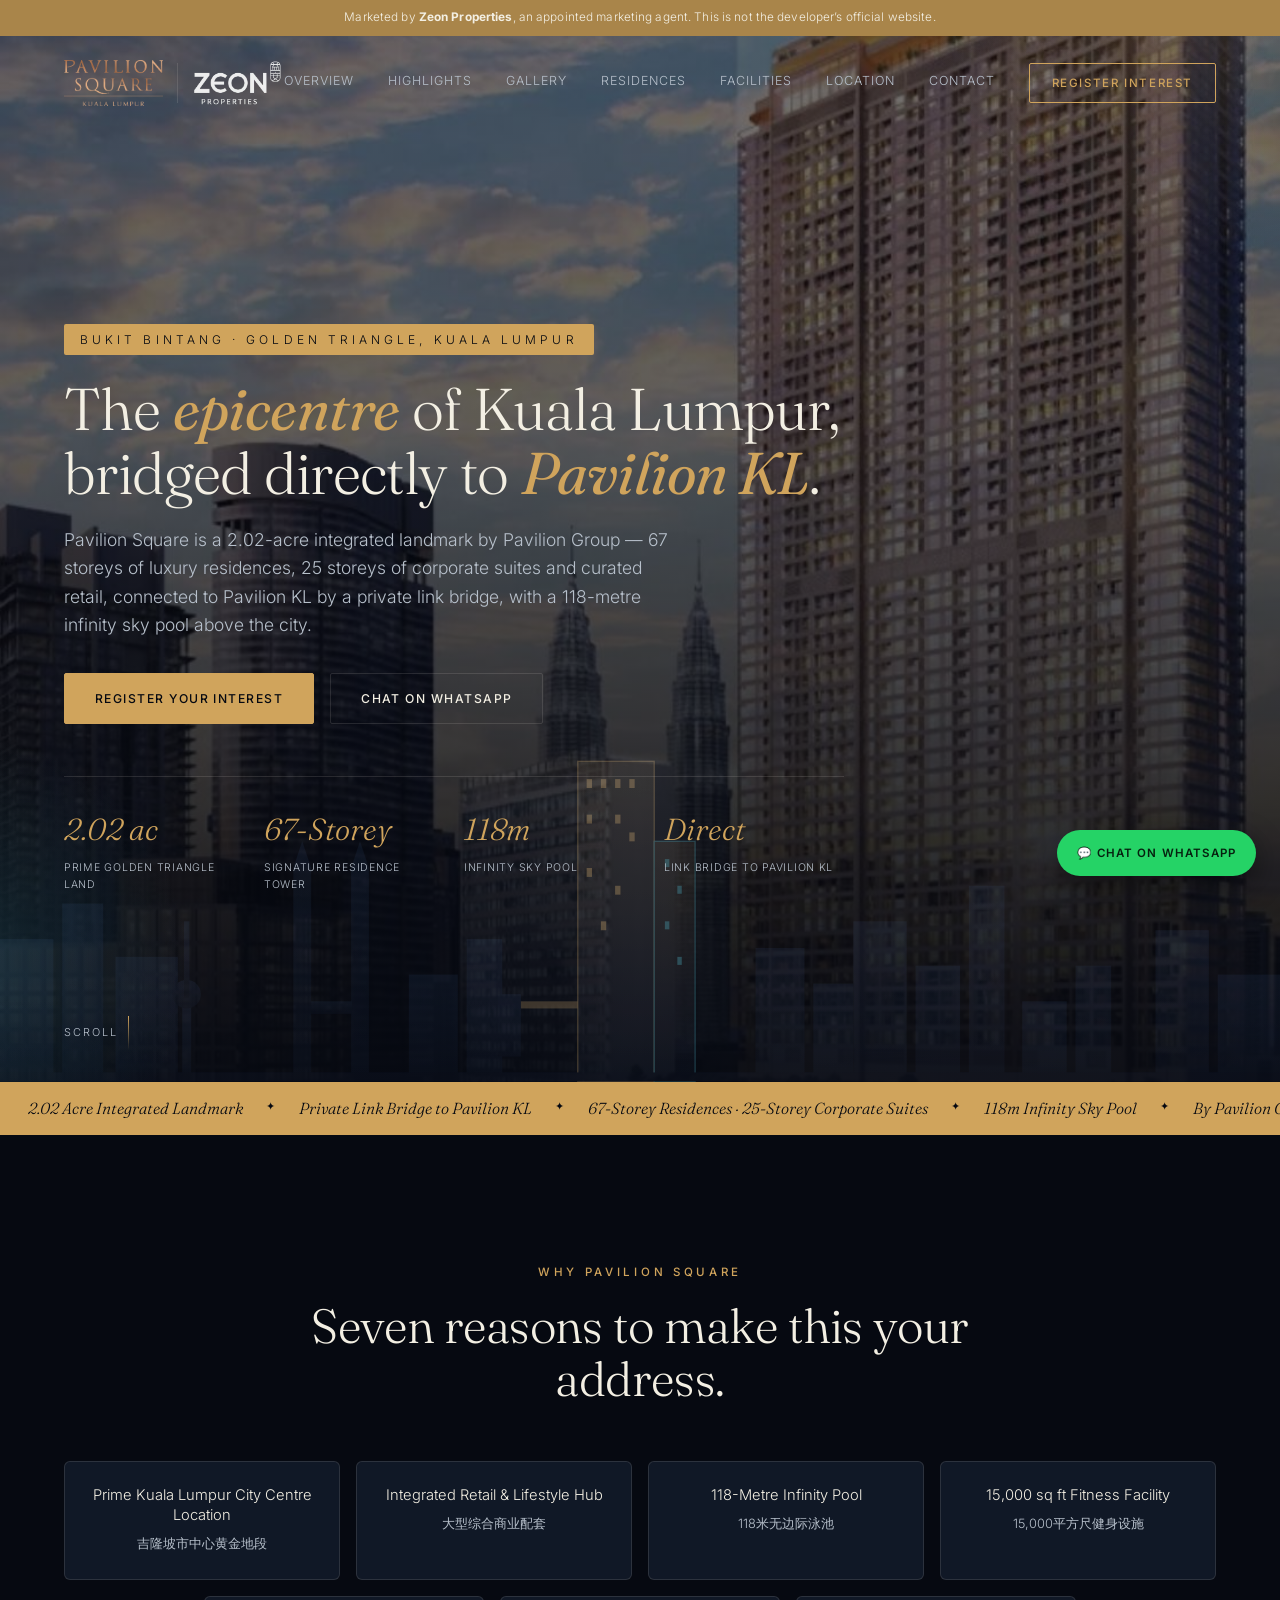
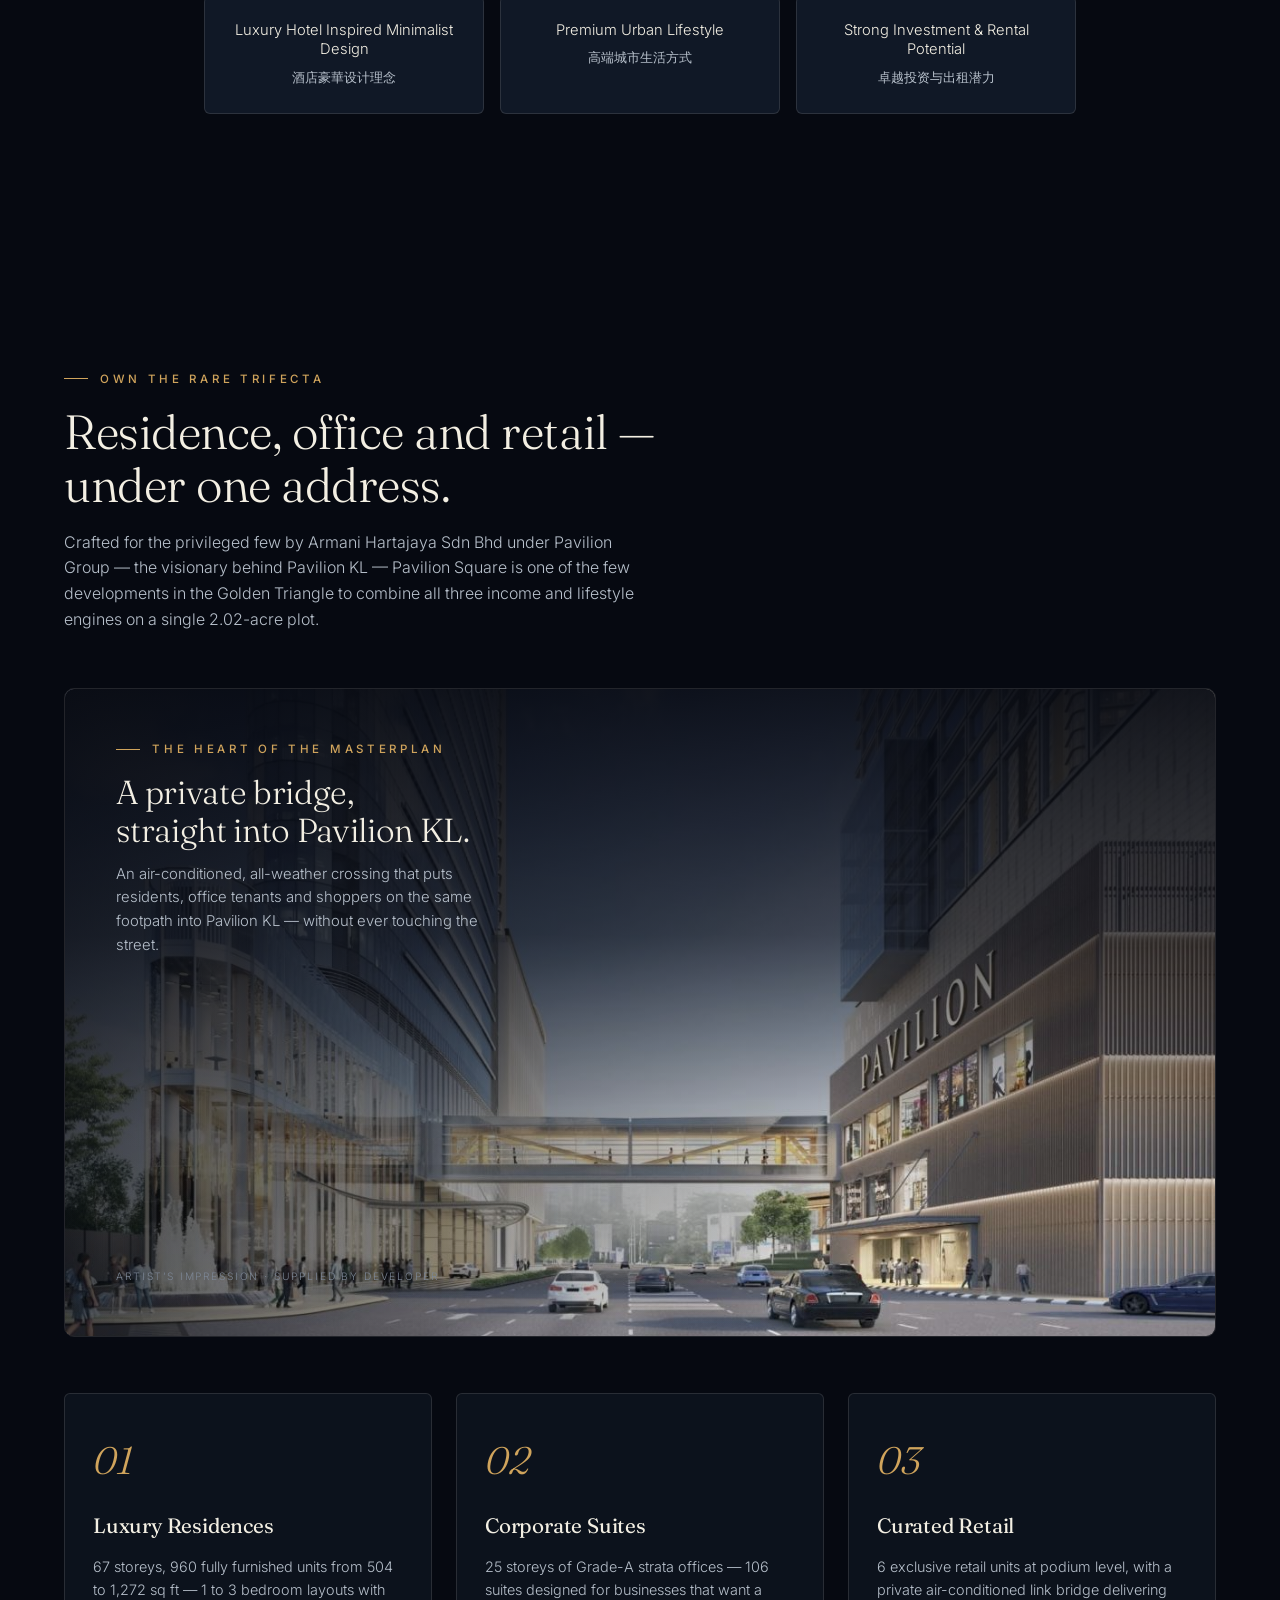
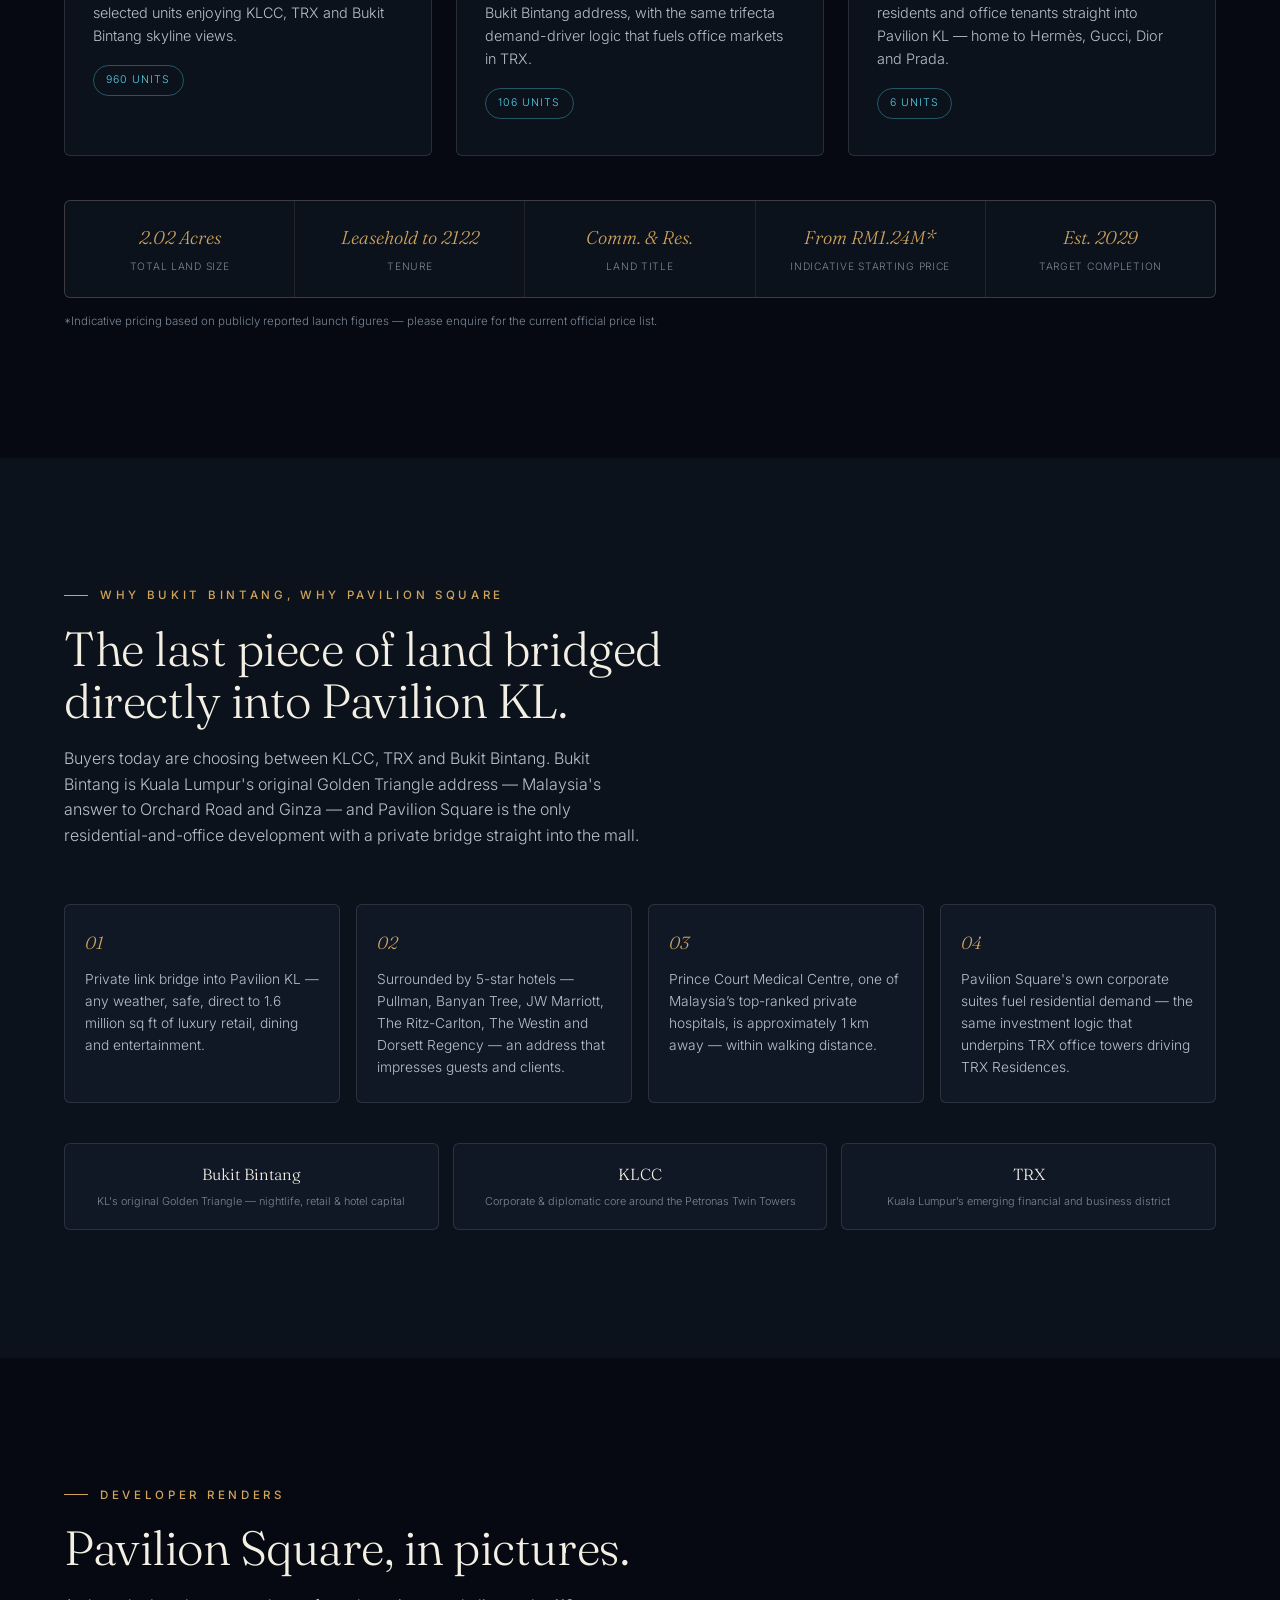
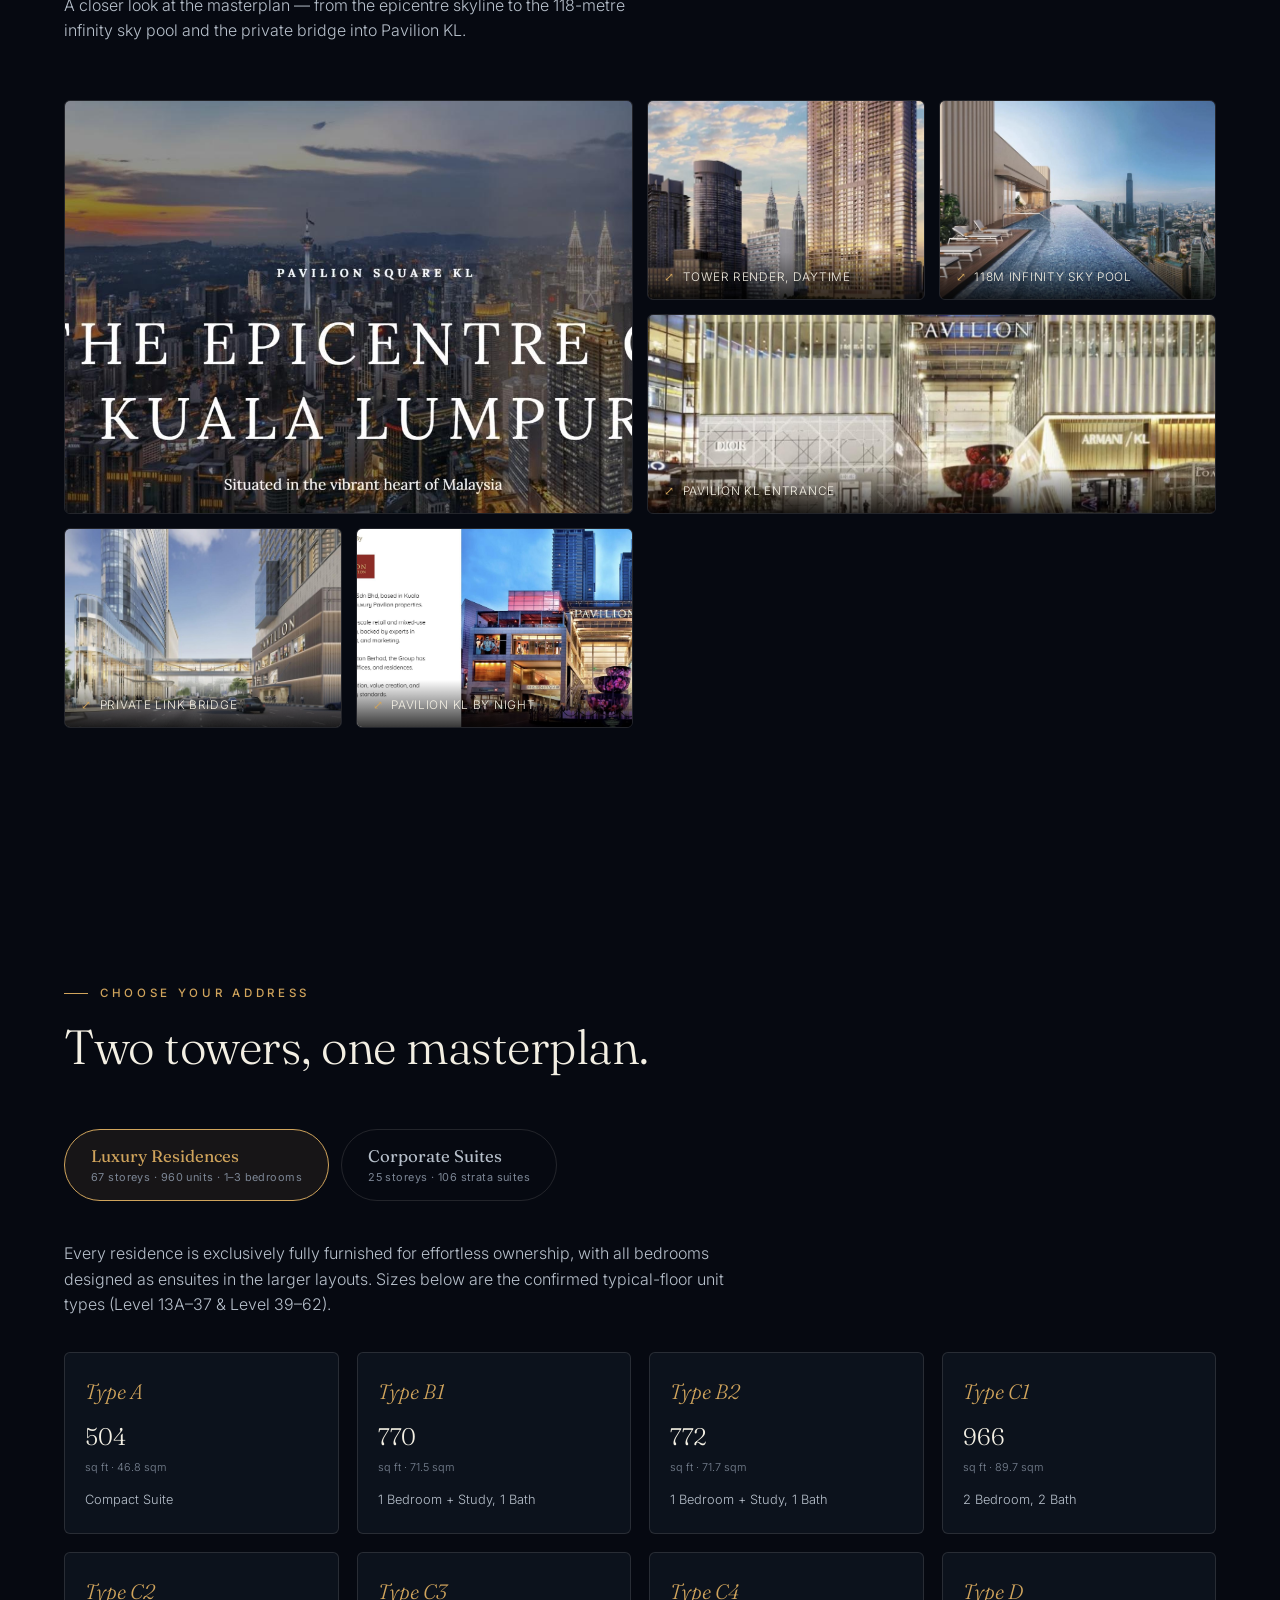
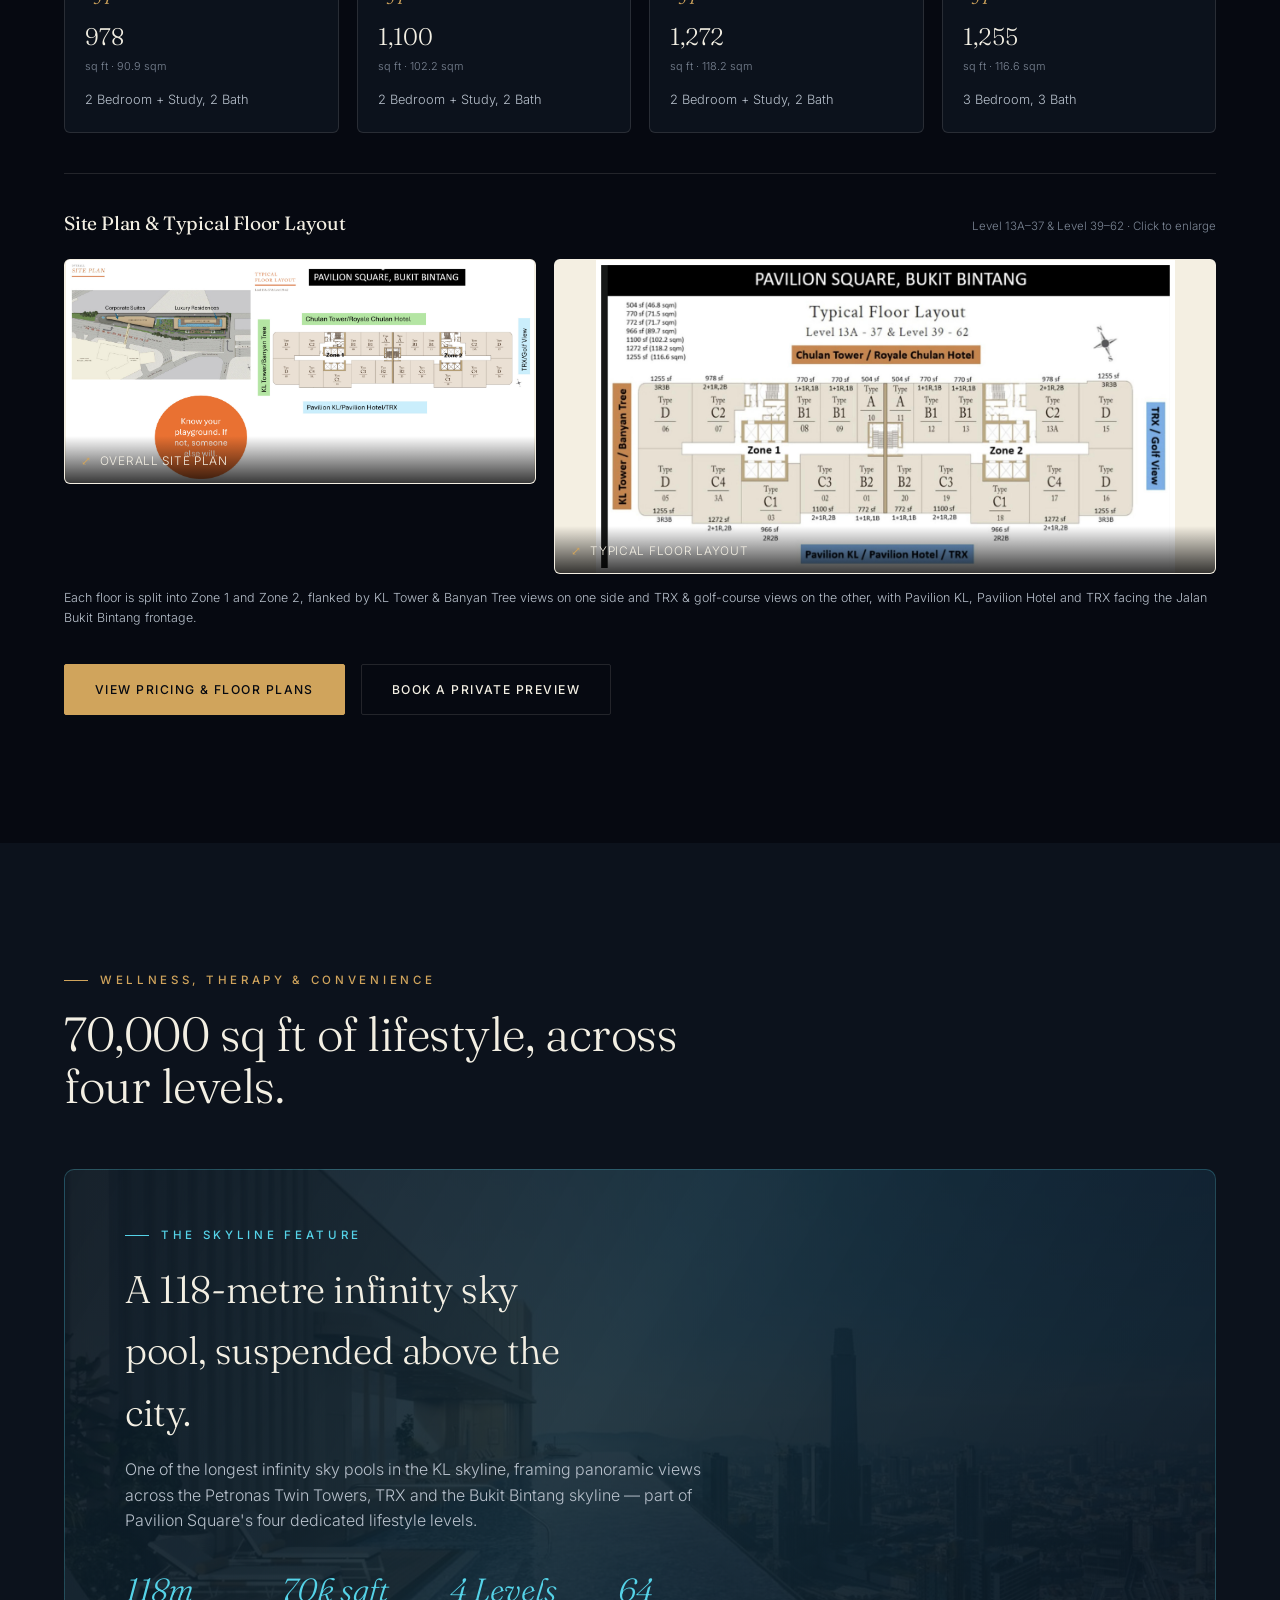
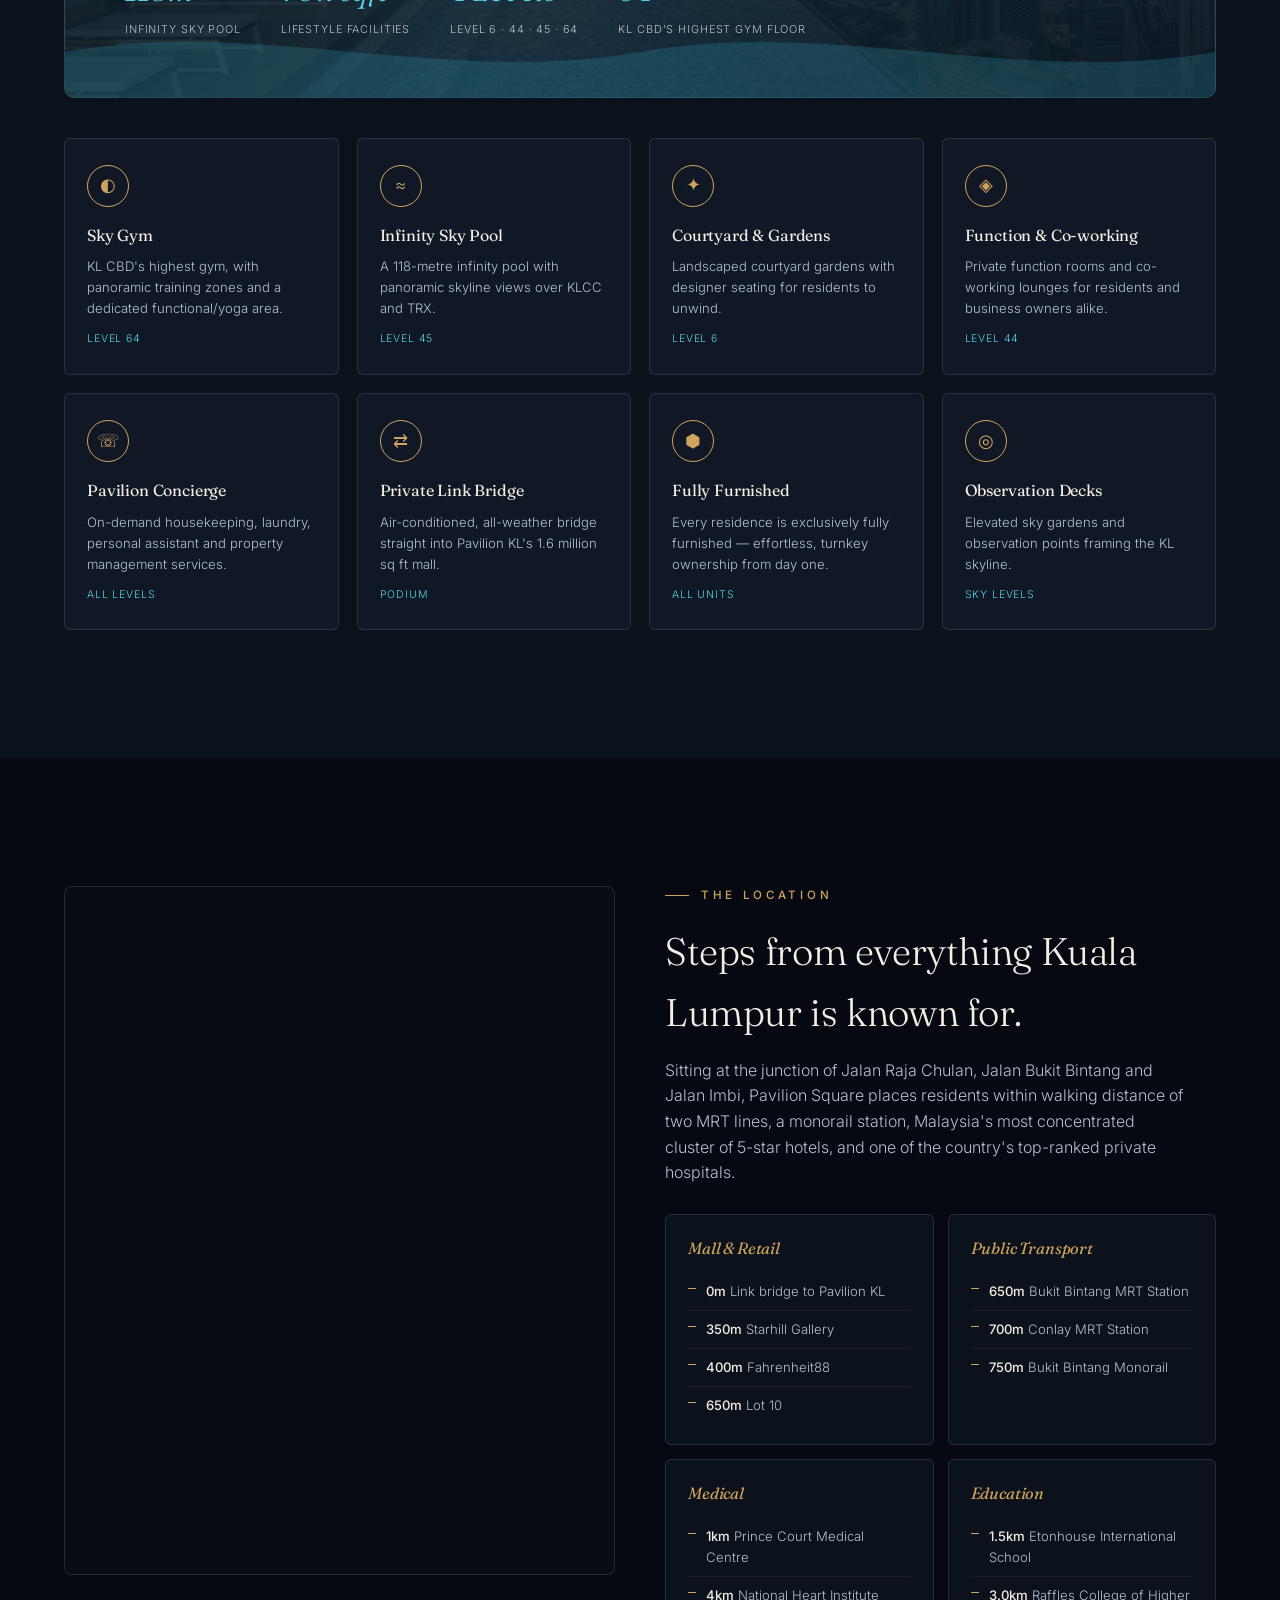
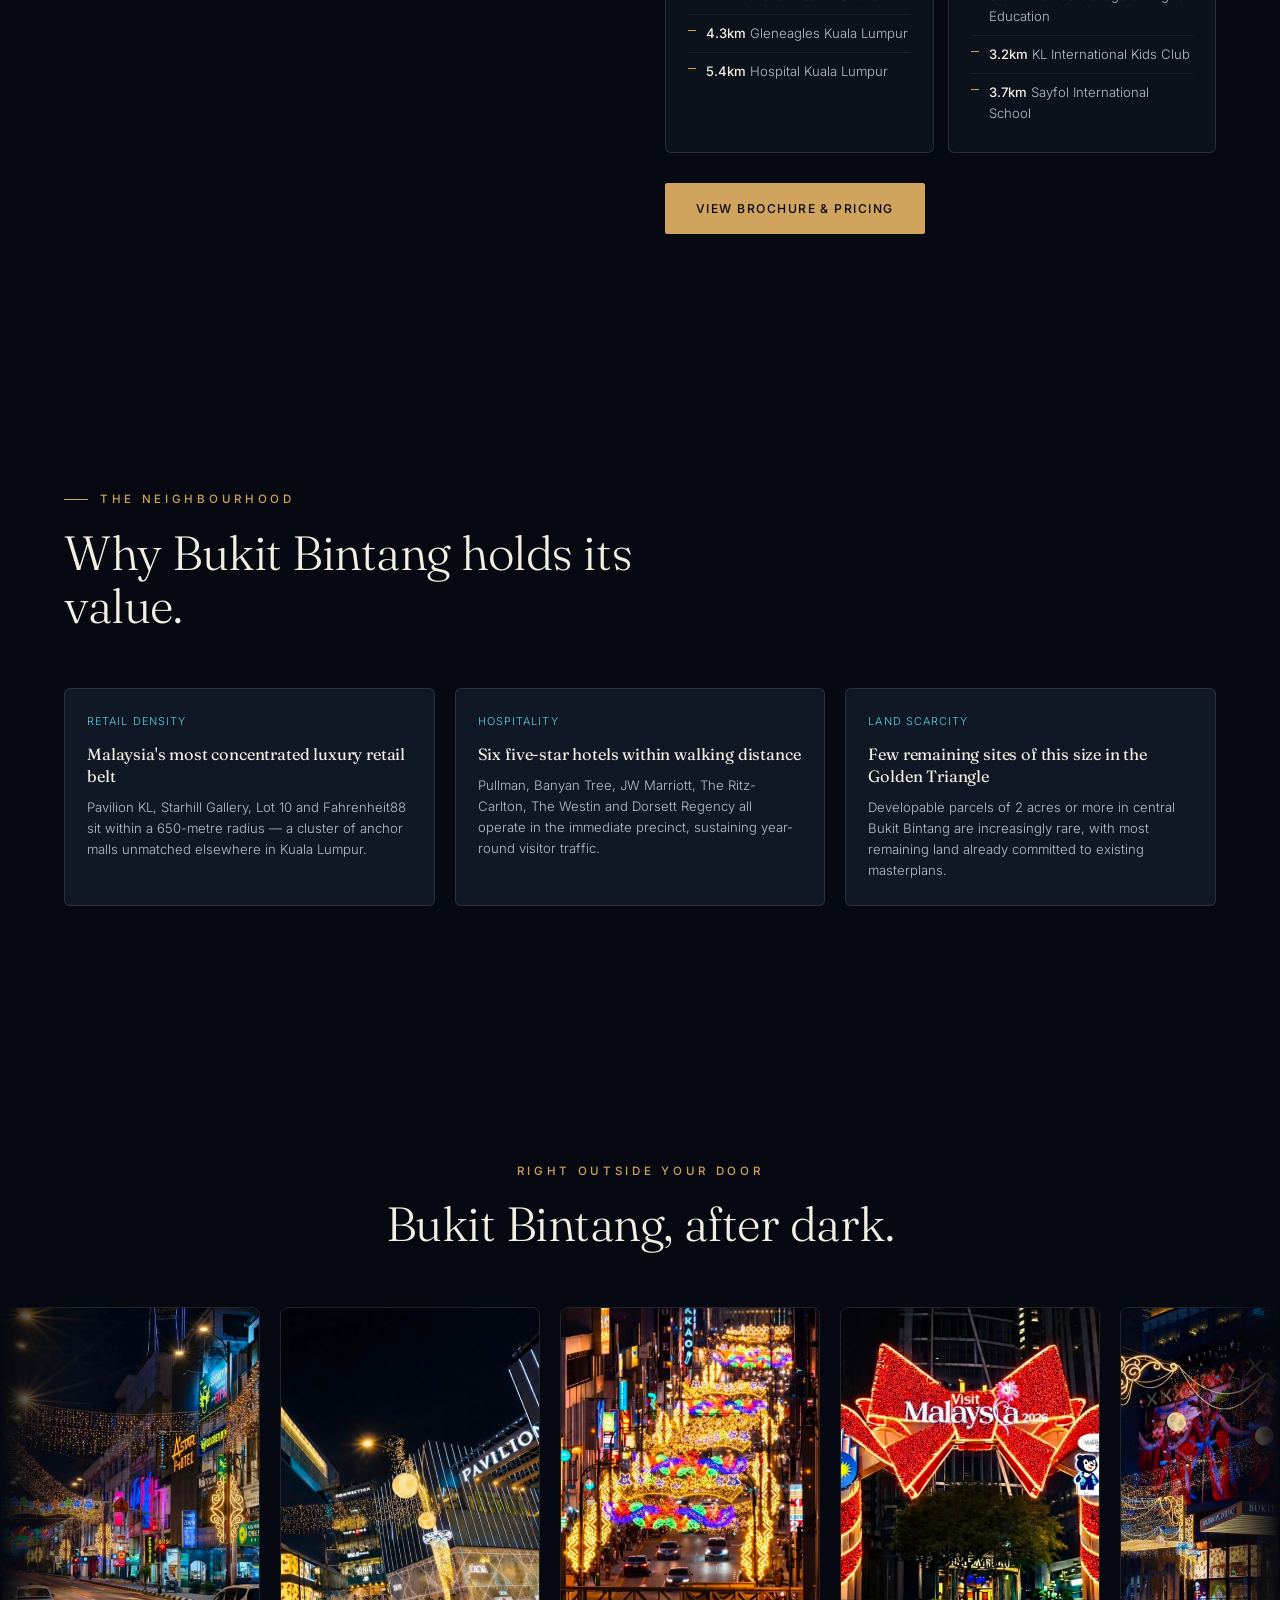
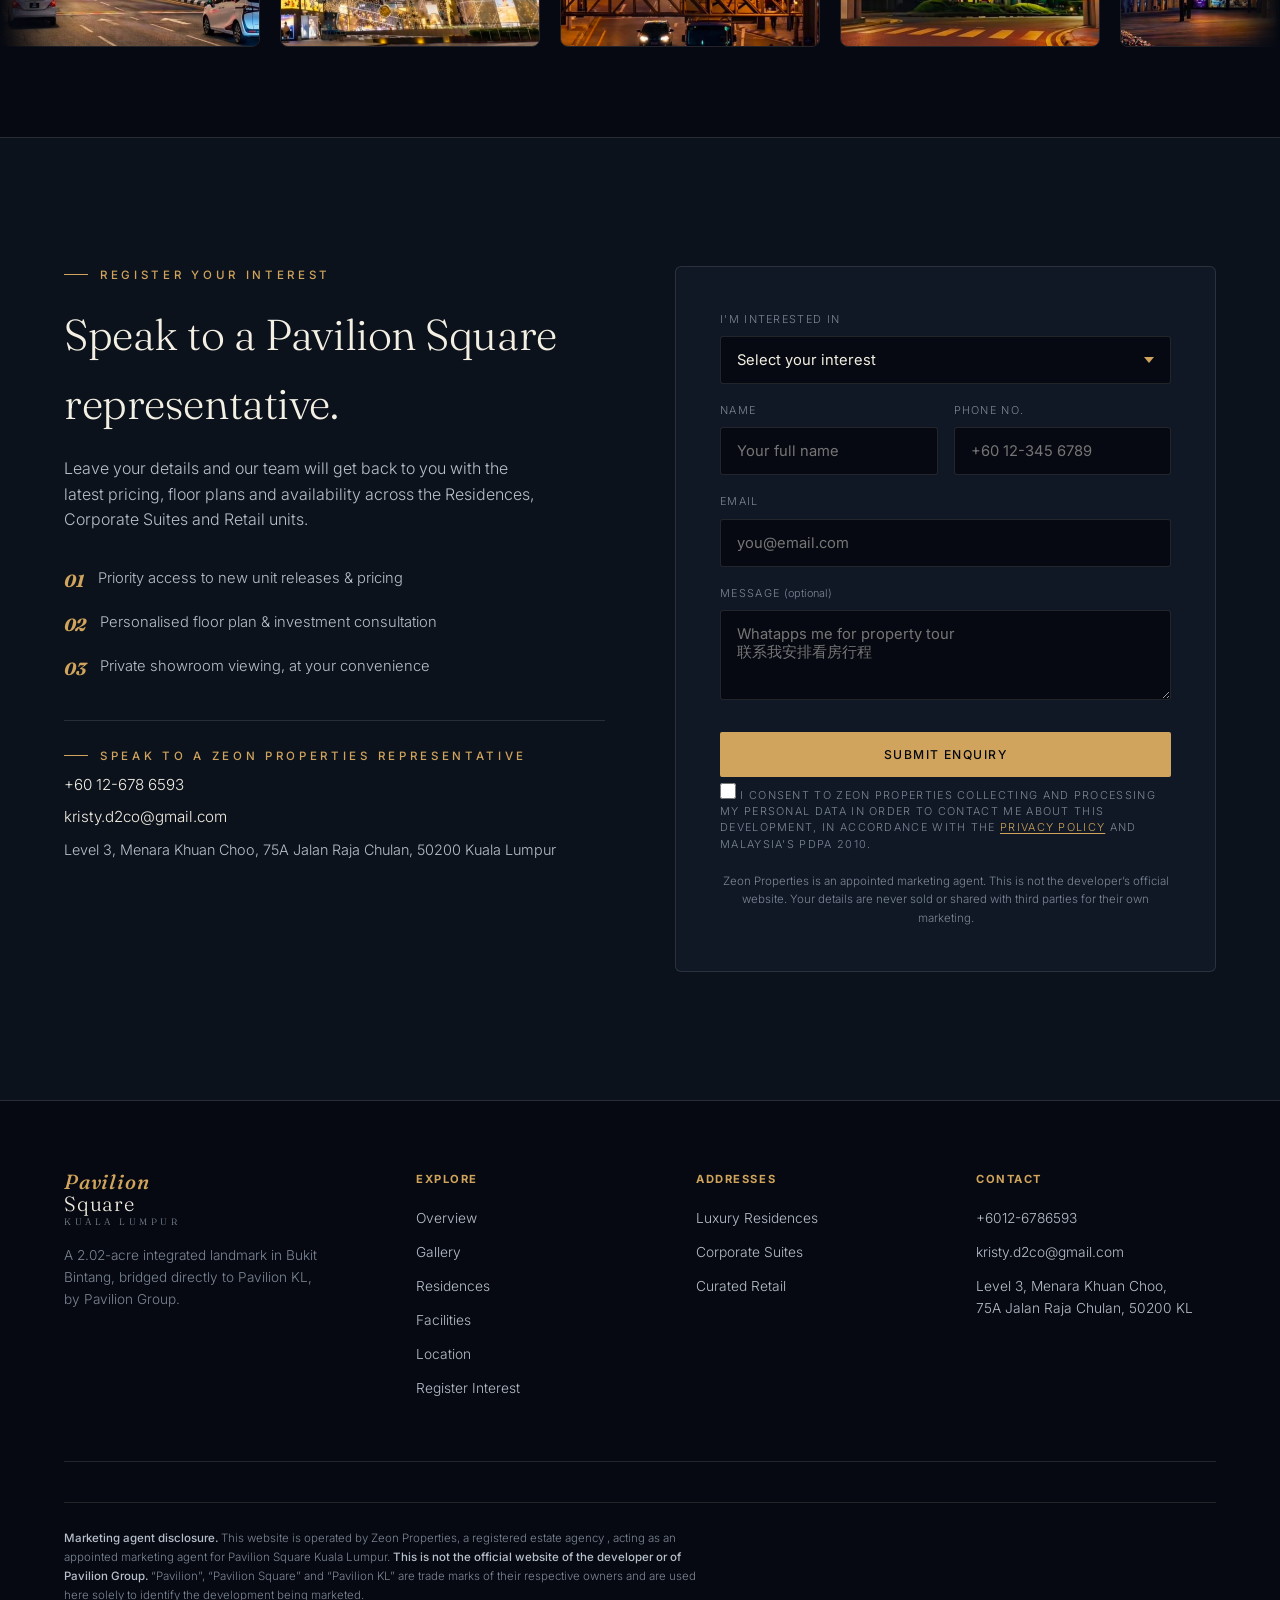
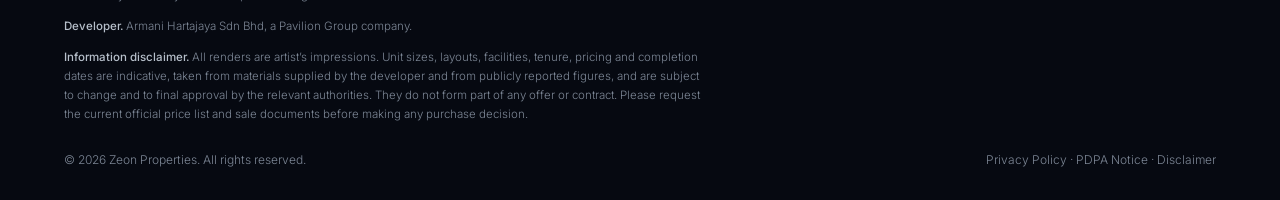
==== commit 79698b69: "checkpoint: changed chinese words" ====
--- a/index.html
+++ b/index.html
@@ -107,6 +107,7 @@
             </a>
             <nav class="links" id="navLinks">
                 <a href="#trifecta" data-nav>Overview</a>
+                <a href="#highlights" data-nav>Highlights</a>
                 <a href="#gallery" data-nav>Gallery</a>
                 <a href="#units" data-nav>Residences</a>
                 <a href="#facilities" data-nav>Facilities</a>
@@ -222,9 +223,8 @@
                     a private link bridge, with a 118-metre infinity sky pool above the city.</p>
                 <div class="hero-actions">
                     <a href="#enquire" class="btn btn-gold">Register Your Interest</a>
-                    <a href="https://wa.link/4kx7ea"
-                        target="_blank" rel="noopener" class="btn btn-line track-whatsapp wa-hero"
-                        data-source="hero-brochure">Chat on WhatsApp</a>
+                    <a href="https://wa.link/4kx7ea" target="_blank" rel="noopener"
+                        class="btn btn-line track-whatsapp wa-hero" data-source="hero-brochure">Chat on WhatsApp</a>
                 </div>
                 <div class="hero-stats">
                     <div><span class="hs-num" data-count="2.02" data-decimals="2" data-suffix=" ac">0</span><span
@@ -256,6 +256,46 @@
                 <span>By Pavilion Group</span>
             </div>
         </div>
+
+        <!-- ===== KEY HIGHLIGHTS ===== -->
+        <section id="highlights">
+            <div class="wrap">
+                <div class="section-head center reveal">
+                    <div class="eyebrow center">Why Pavilion Square</div>
+                    <h2>Seven reasons to make this your address.</h2>
+                </div>
+                <div class="hl-grid reveal-stagger">
+                    <div class="hl-card reveal">
+                        <div class="hl-en">Prime Kuala Lumpur City Centre Location</div>
+                        <div class="hl-zh">吉隆坡市中心黄金地段</div>
+                    </div>
+                    <div class="hl-card reveal">
+                        <div class="hl-en">Integrated Retail &amp; Lifestyle Hub</div>
+                        <div class="hl-zh">大型综合商业配套</div>
+                    </div>
+                    <div class="hl-card reveal">
+                        <div class="hl-en">118-Metre Infinity Pool</div>
+                        <div class="hl-zh">118米无边际泳池</div>
+                    </div>
+                    <div class="hl-card reveal">
+                        <div class="hl-en">15,000 sq ft Fitness Facility</div>
+                        <div class="hl-zh">15,000平方尺健身设施</div>
+                    </div>
+                    <div class="hl-card reveal">
+                        <div class="hl-en">Luxury Hotel Inspired Minimalist Design</div>
+                        <div class="hl-zh">酒店豪華设计理念</div>
+                    </div>
+                    <div class="hl-card reveal">
+                        <div class="hl-en">Premium Urban Lifestyle</div>
+                        <div class="hl-zh">高端城市生活方式</div>
+                    </div>
+                    <div class="hl-card reveal">
+                        <div class="hl-en">Strong Investment &amp; Rental Potential</div>
+                        <div class="hl-zh">卓越投资与出租潜力</div>
+                    </div>
+                </div>
+            </div>
+        </section>
 
         <!-- ===== TRIFECTA / ABOUT ===== -->
         <section id="trifecta">
@@ -516,9 +556,9 @@
                     </div>
 
                     <div class="hero-actions" style="margin-top:36px;">
-                        <a href="https://wa.link/4kx7ea"
-                            target="_blank" rel="noopener" class="btn btn-gold track-whatsapp wa-residences"
-                            data-source="residences-brochure">View Pricing &amp; Floor Plans</a>
+                        <a href="https://wa.link/4kx7ea" target="_blank" rel="noopener"
+                            class="btn btn-gold track-whatsapp wa-residences" data-source="residences-brochure">View
+                            Pricing &amp; Floor Plans</a>
                         <a href="#enquire" class="btn btn-line">Book a Private Preview</a>
                     </div>
                 </div>
@@ -560,9 +600,9 @@
                         </div>
                     </div>
                     <div class="hero-actions" style="margin-top:36px;">
-                        <a href="https://wa.link/4kx7ea"
-                            target="_blank" rel="noopener" class="btn btn-gold track-whatsapp wa-corporate"
-                            data-source="corporate-brochure">View Pricing &amp; Floor Plans</a>
+                        <a href="https://wa.link/4kx7ea" target="_blank" rel="noopener"
+                            class="btn btn-gold track-whatsapp wa-corporate" data-source="corporate-brochure">View
+                            Pricing &amp; Floor Plans</a>
                         <a href="#enquire" class="btn btn-line">Book a Private Preview</a>
                     </div>
                 </div>
@@ -718,9 +758,9 @@
                         </div>
                     </div>
                     <div class="hero-actions" style="margin-top:30px;">
-                        <a href="https://wa.link/4kx7ea"
-                            target="_blank" rel="noopener" class="btn btn-gold track-whatsapp wa-location"
-                            data-source="location-brochure">View Brochure &amp; Pricing</a>
+                        <a href="https://wa.link/4kx7ea" target="_blank" rel="noopener"
+                            class="btn btn-gold track-whatsapp wa-location" data-source="location-brochure">View
+                            Brochure &amp; Pricing</a>
                     </div>
                 </div>
             </div>
@@ -812,16 +852,9 @@
                     <div class="lead-contact">
                         <div class="eyebrow" style="margin-bottom:2px;">Speak to a Zeon Properties Representative</div>
                         <a href="tel:+6012-6786593">+60 12-678 6593</a>
-                        <a href="mailto:REPLACE_ME_EMAIL">REPLACE_ME_EMAIL</a>
+                        <a href="mailto:kristy.d2co@gmail.com">kristy.d2co@gmail.com</a>
                         <span style="display:block;color:var(--ivory-dim);font-size:.9rem;margin-top:8px;">Level 3,
                             Menara Khuan Choo, 75A Jalan Raja Chulan, 50200 Kuala Lumpur</span>
-                        <div class="ren">
-                            Zeon Properties &mdash; Registered Estate Agency
-                            <b>REPLACE_ME_ENUMBER</b><br>
-                            Company Reg. No. <b>REPLACE_ME_SSM</b><br>
-                            Negotiator: Kristy &middot; REN&nbsp;69002<br>
-                            Taiwan licence: 114 (480441)
-                        </div>
                     </div>
                 </div>
 
@@ -859,10 +892,11 @@
                             <div class="field">
                                 <label for="f-message">Message <span
                                         style="text-transform:none;letter-spacing:0;">(optional)</span></label>
-                                <textarea id="f-message" name="message"
-                                    placeholder="Tell us what you're looking for..."></textarea>
-                            </div>
-                            <input type="checkbox" name="botcheck" style="display:none" tabindex="-1" autocomplete="off">
+                                <textarea id="f-message" name="message" placeholder="Whatapps me for property tour 
+联系我安排看房行程"></textarea>
+                            </div>
+                            <input type="checkbox" name="botcheck" style="display:none" tabindex="-1"
+                                autocomplete="off">
                             <button type="submit" class="btn btn-gold submit-btn">Submit Enquiry</button>
                             <div class="field consent-field">
                                 <label class="consent">
@@ -885,8 +919,9 @@
                             <h4>Thank you — you're on the list.</h4>
                             <p>Our representative will reach out shortly with pricing and floor plans. You may also
                                 continue the conversation on WhatsApp for a faster response.</p>
-                            <a href="#" id="waLink" target="_blank" rel="noopener" class="btn btn-gold track-whatsapp wa-form-success"
-                                data-source="form-success">Continue on WhatsApp</a>
+                            <a href="#" id="waLink" target="_blank" rel="noopener"
+                                class="btn btn-gold track-whatsapp wa-form-success" data-source="form-success">Continue
+                                on WhatsApp</a>
                         </div>
                     </form>
                 </div>
@@ -921,21 +956,19 @@
                 <div class="foot-col">
                     <h5>Contact</h5>
                     <a href="tel:+6012-6786593">+6012-6786593</a>
-                    <a href="mailto:REPLACE_ME_EMAIL">REPLACE_ME_EMAIL</a>
+                    <a href="mailto:kristy.d2co@gmail.com">kristy.d2co@gmail.com</a>
                     <span>Level 3, Menara Khuan Choo,<br>75A Jalan Raja Chulan, 50200 KL</span>
                 </div>
             </div>
             <div class="foot-legal">
-                <p><b>Marketing agent disclosure.</b> This website is operated by Zeon Properties
-                    (Company Reg. No. REPLACE_ME_SSM), a registered estate agency
-                    REPLACE_ME_ENUMBER, acting as an appointed marketing agent for Pavilion Square
+                <p><b>Marketing agent disclosure.</b> This website is operated by Zeon Properties, a registered estate
+                    agency
+                    , acting as an appointed marketing agent for Pavilion Square
                     Kuala Lumpur. <b>This is not the official website of the developer or of Pavilion
                         Group.</b> &ldquo;Pavilion&rdquo;, &ldquo;Pavilion Square&rdquo; and
                     &ldquo;Pavilion KL&rdquo; are trade marks of their respective owners and are used
                     here solely to identify the development being marketed.</p>
-                <p><b>Developer.</b> Armani Hartajaya Sdn Bhd, a Pavilion Group company.
-                    Developer&rsquo;s Licence No. REPLACE_ME_DEVLICENCE &middot; Advertising Permit
-                    No. REPLACE_ME_APDL &middot; Validity: REPLACE_ME_PERMIT_VALIDITY.</p>
+                <p><b>Developer.</b> Armani Hartajaya Sdn Bhd, a Pavilion Group company.</p>
                 <p><b>Information disclaimer.</b> All renders are artist&rsquo;s impressions. Unit
                     sizes, layouts, facilities, tenure, pricing and completion dates are indicative,
                     taken from materials supplied by the developer and from publicly reported figures,
@@ -954,8 +987,8 @@
         </div>
     </footer>
 
-    <a href="https://wa.link/4kx7ea"
-        target="_blank" rel="noopener" class="float-cta track-whatsapp wa-floating" data-source="floating-cta">💬 Chat on
+    <a href="https://wa.link/4kx7ea" target="_blank" rel="noopener" class="float-cta track-whatsapp wa-floating"
+        data-source="floating-cta">💬 Chat on
         WhatsApp</a>
 
     <div class="lightbox" id="lightbox">
--- a/psq-style.css
+++ b/psq-style.css
@@ -424,6 +424,12 @@
 .amenity-card h4 { font-size: 1rem; font-weight: 400; }
 .amenity-card p { font-size: .82rem; color: var(--ivory-dim); margin-top: 8px; }
 .amenity-level { font-size: .66rem; letter-spacing: .08em; text-transform: uppercase; color: var(--sky); margin-top: 12px; display: block; }
+
+/* ===== KEY HIGHLIGHTS ===== */
+.hl-grid { display: flex; flex-wrap: wrap; justify-content: center; gap: 16px; }
+.hl-card { flex: 1 1 220px; max-width: 280px; border: 1px solid var(--line); border-radius: 6px; padding: 24px 22px; background: var(--panel-2); text-align: center; }
+.hl-card .hl-en { font-size: .92rem; color: var(--ivory); line-height: 1.35; }
+.hl-card .hl-zh { font-size: .8rem; color: var(--ivory-dim); margin-top: 8px; }
 
 /* ===== LOCATION ===== */
 .loc-grid { display: grid; grid-template-columns: 1fr 1fr; gap: 50px; align-items: start; }
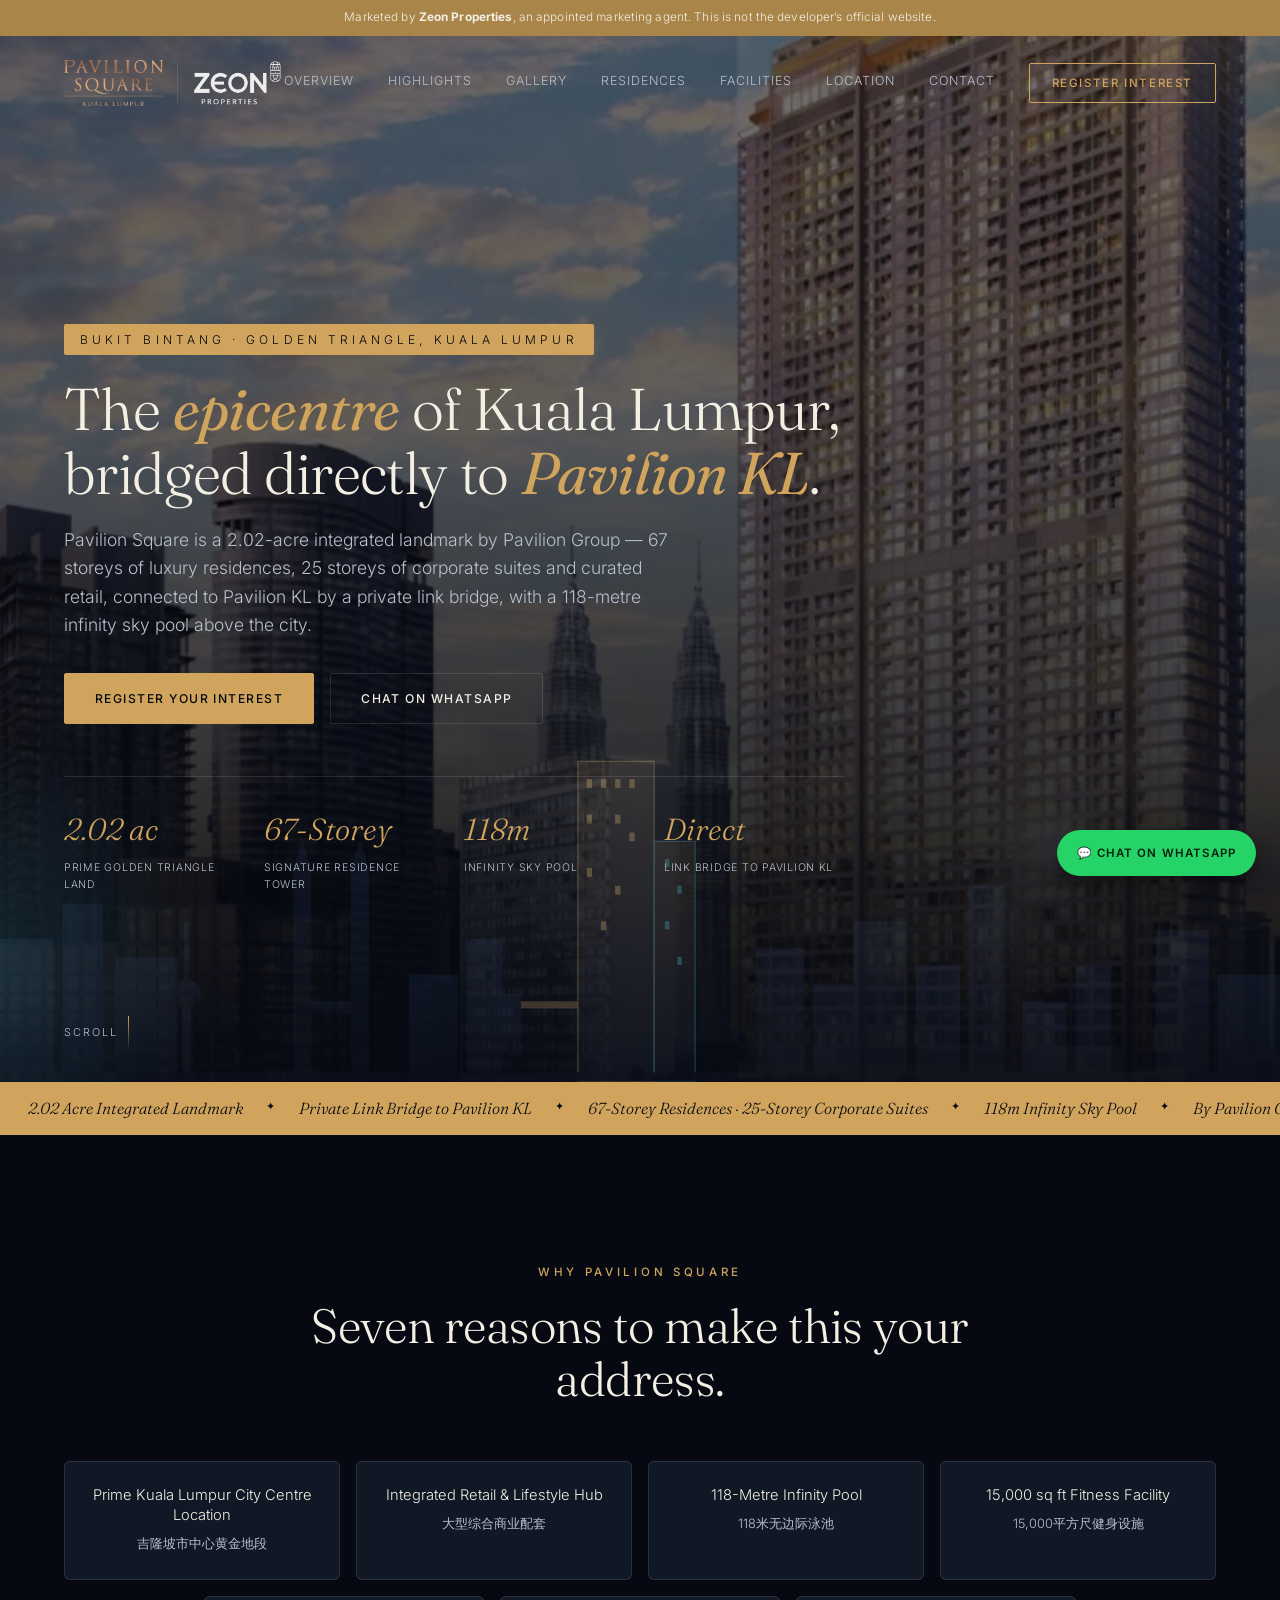
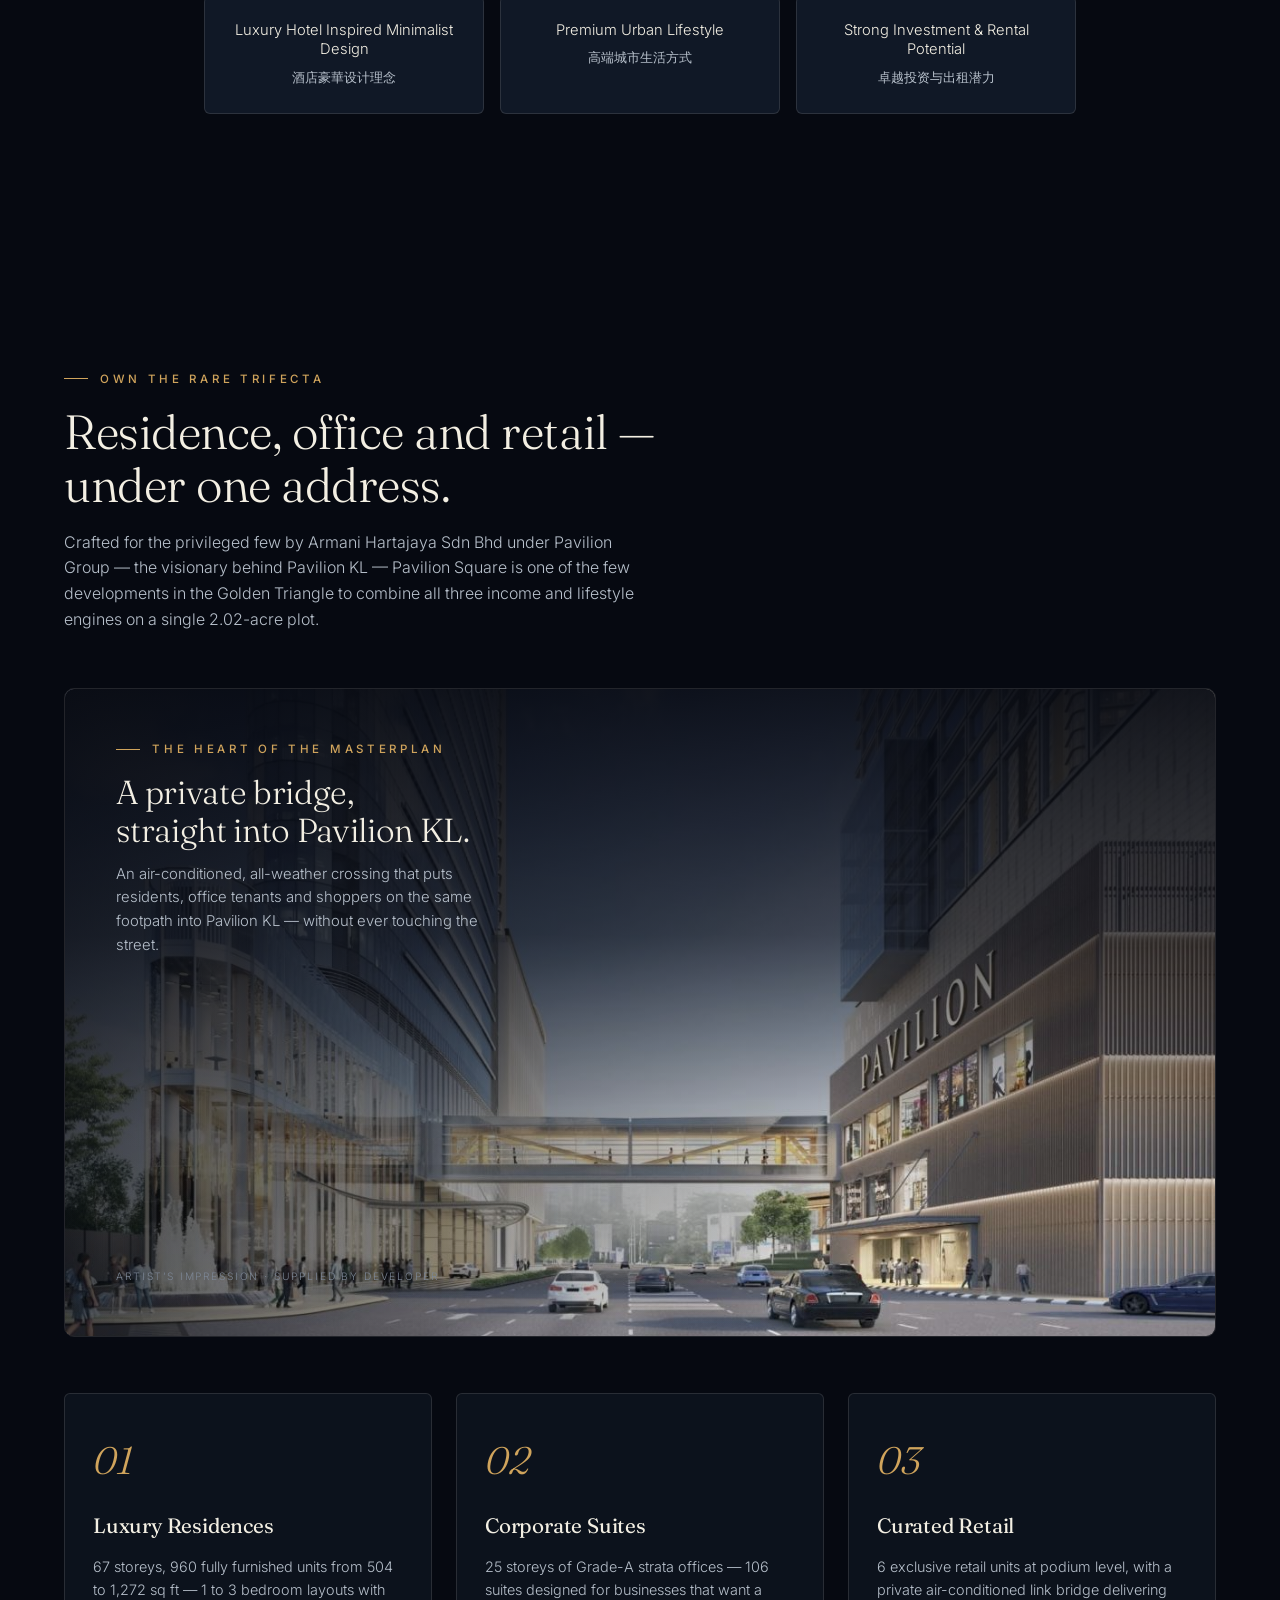
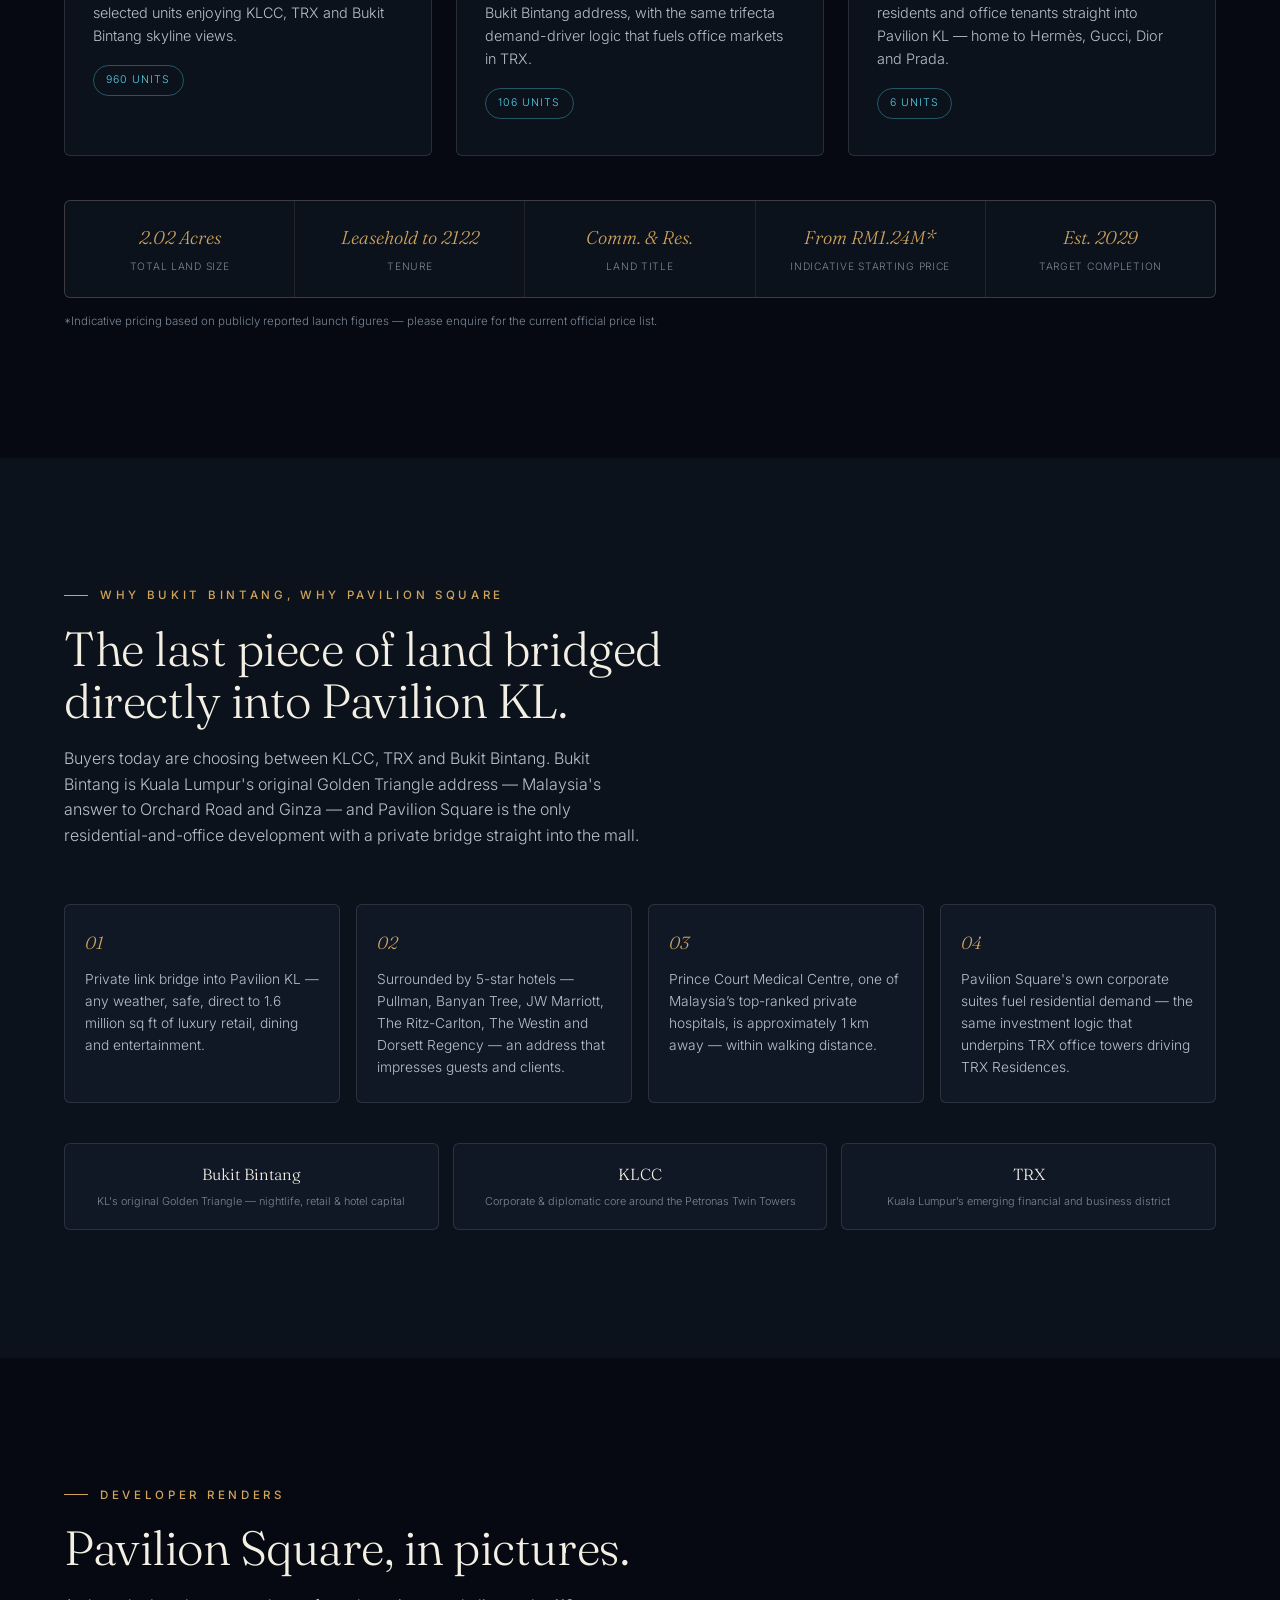
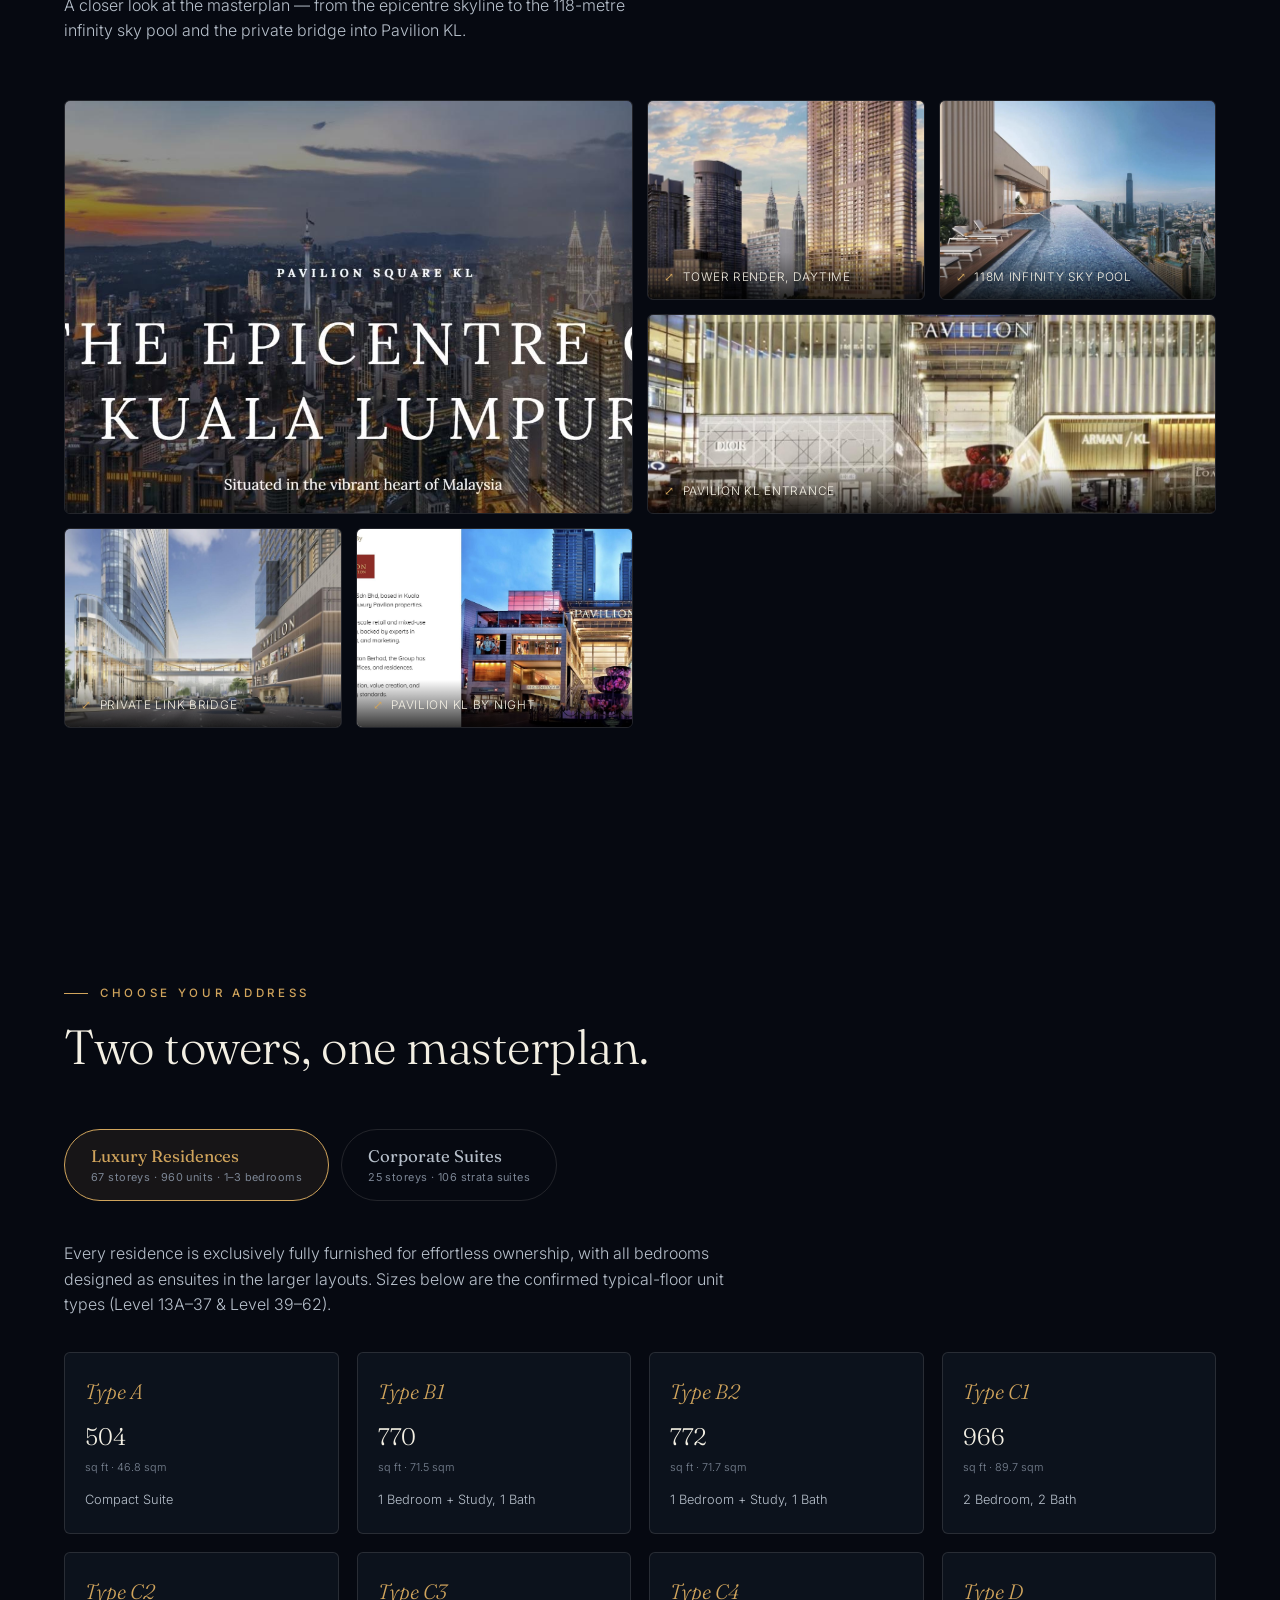
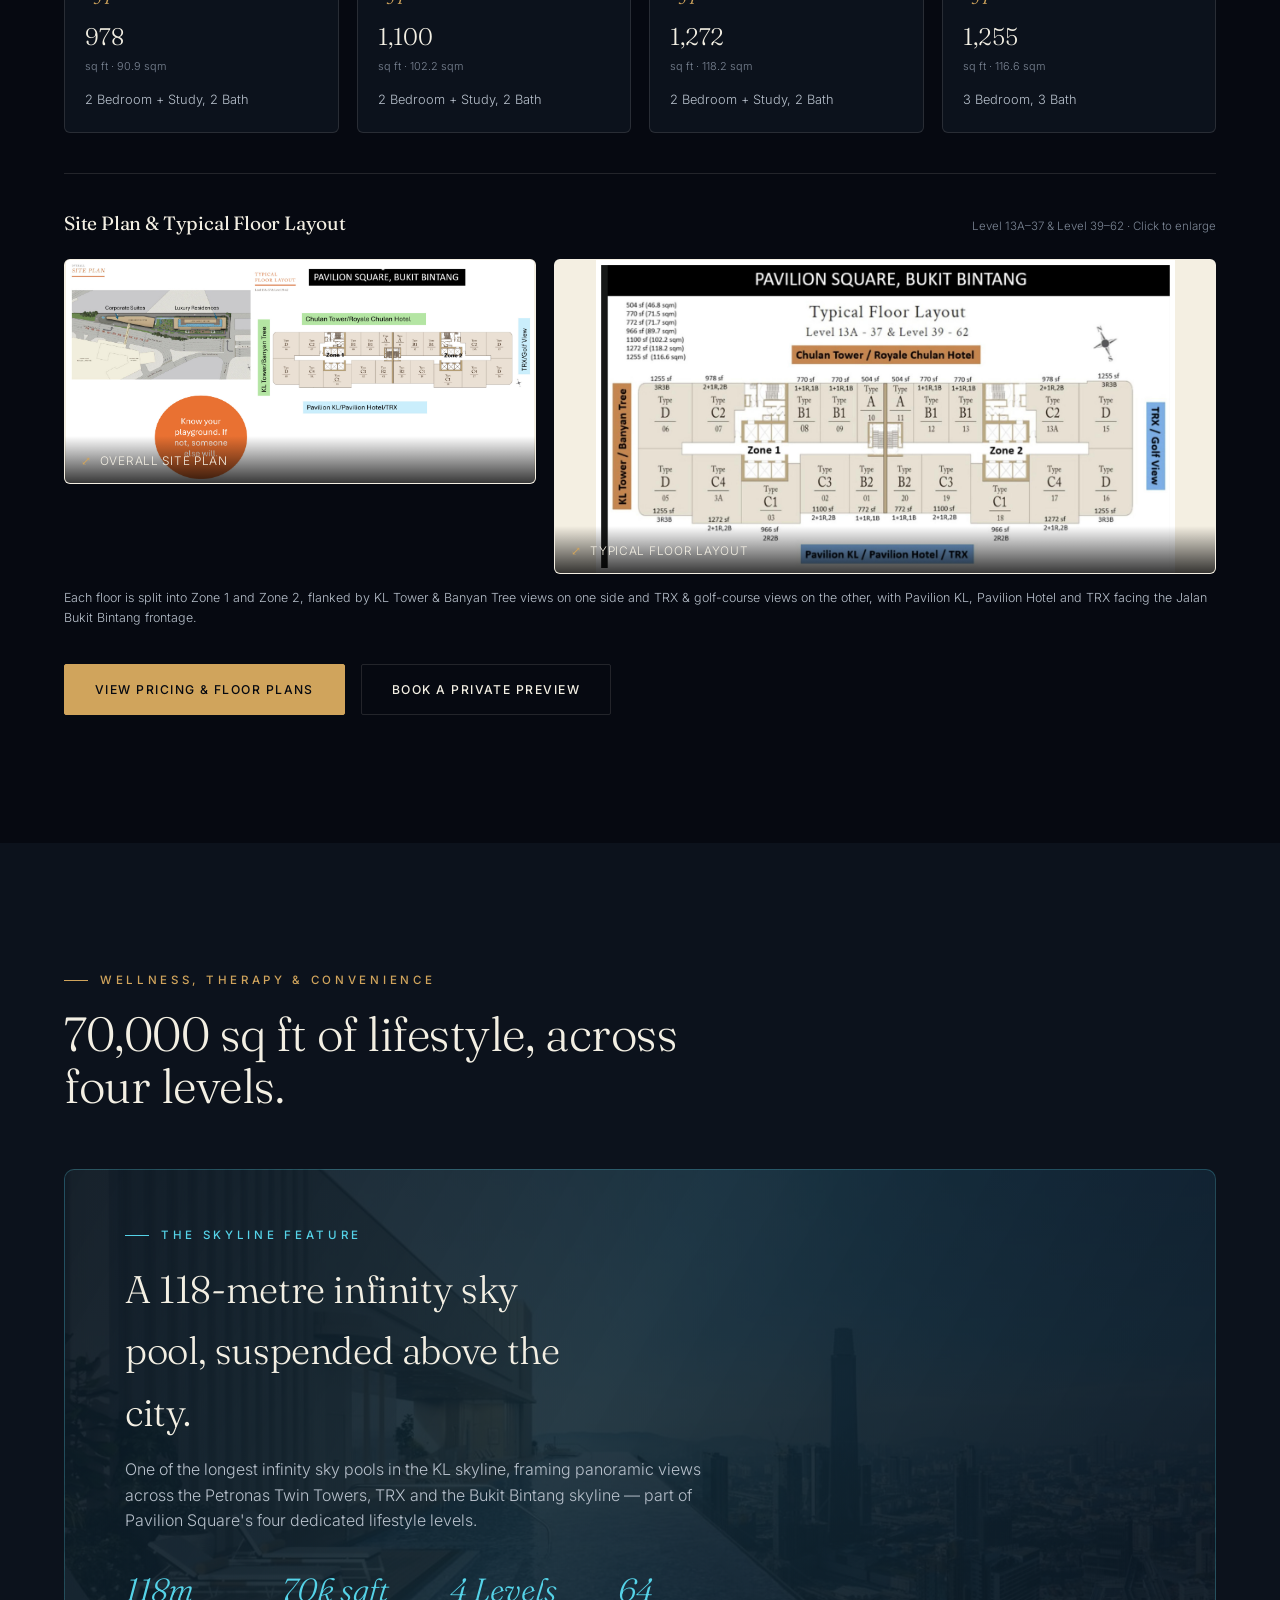
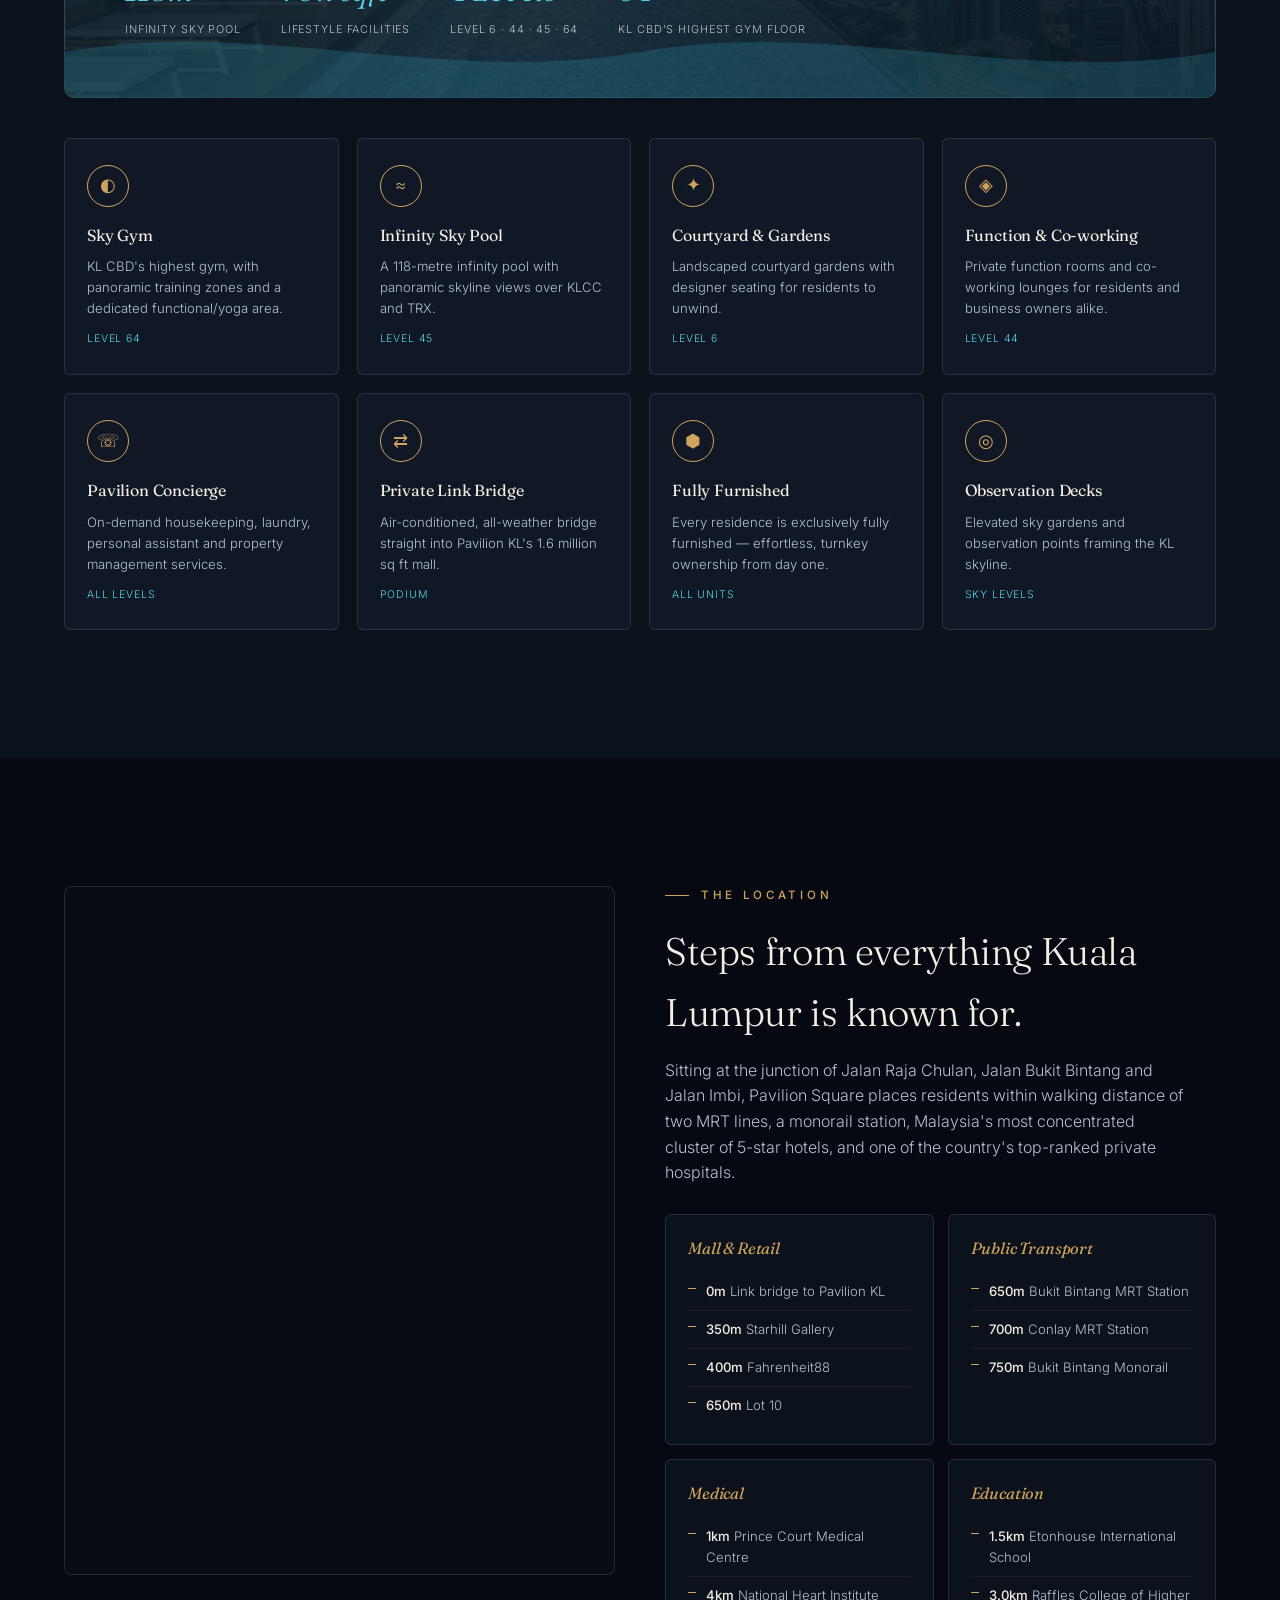
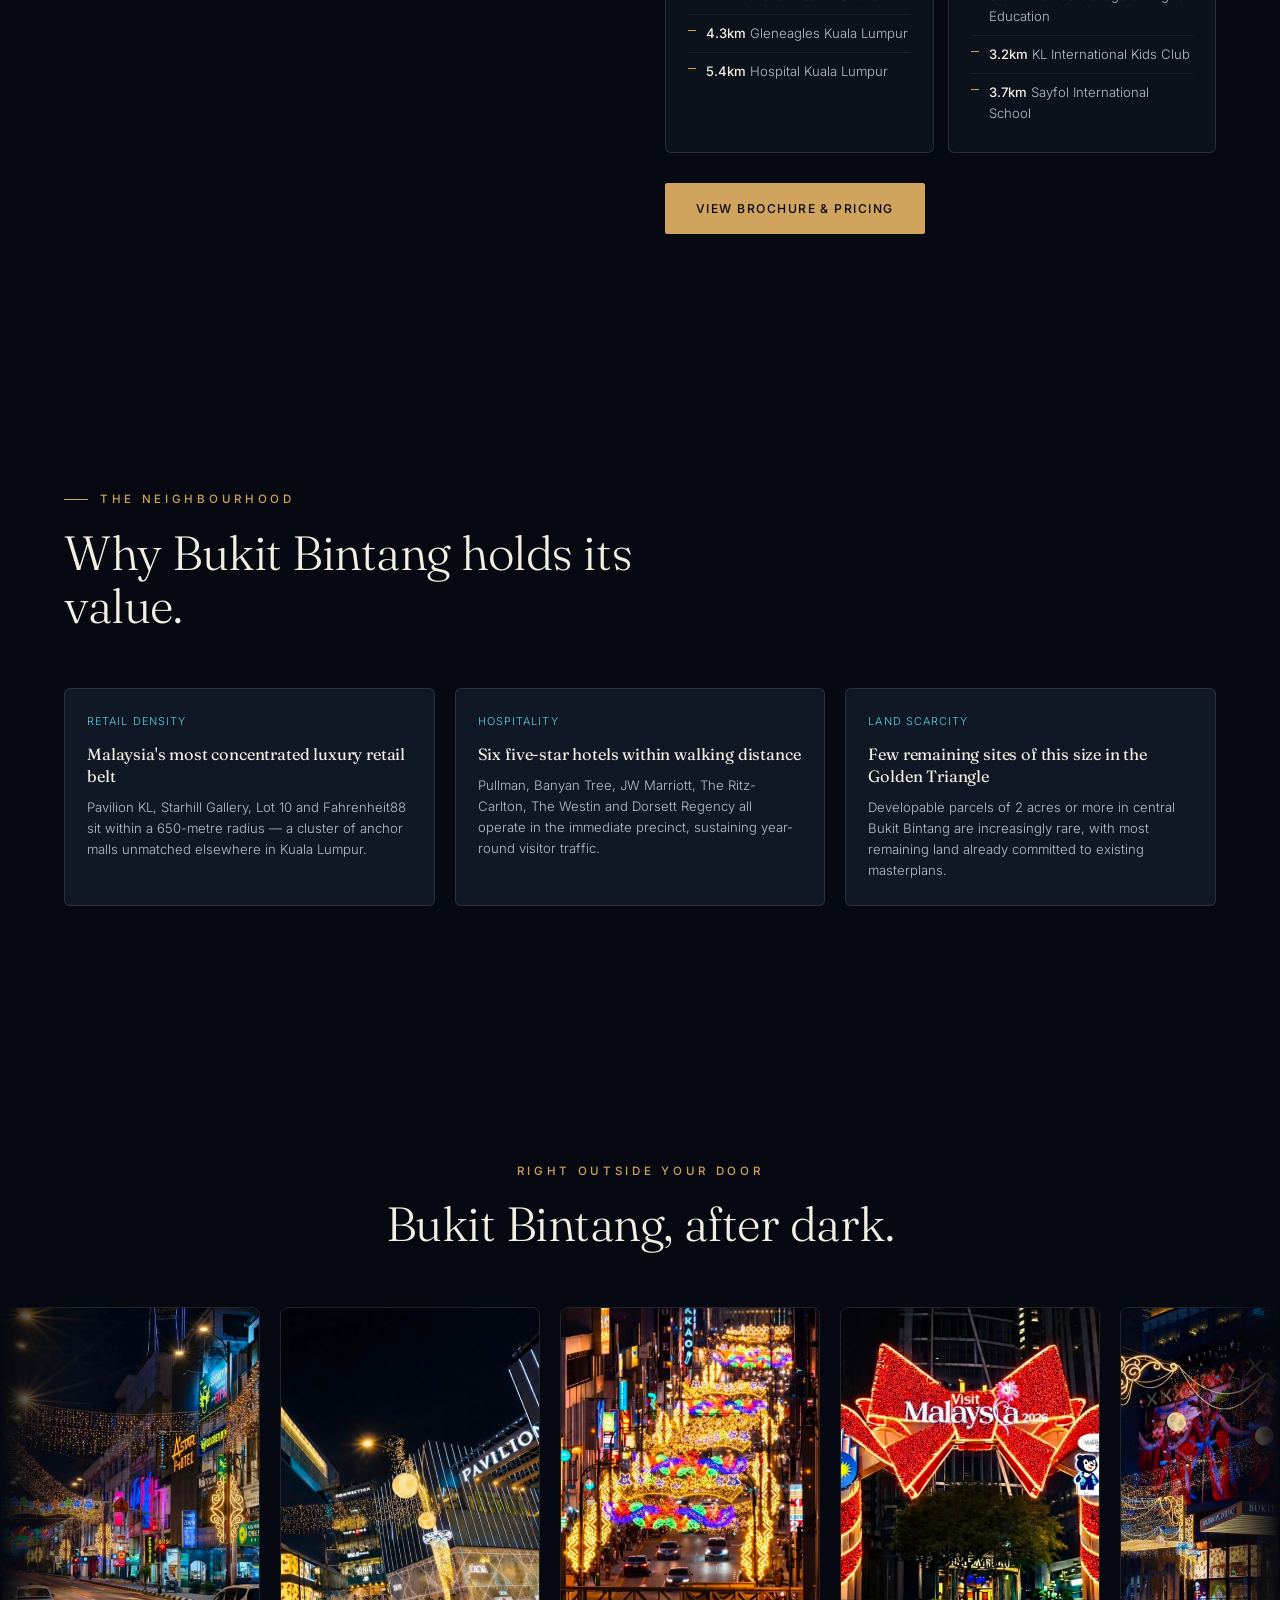
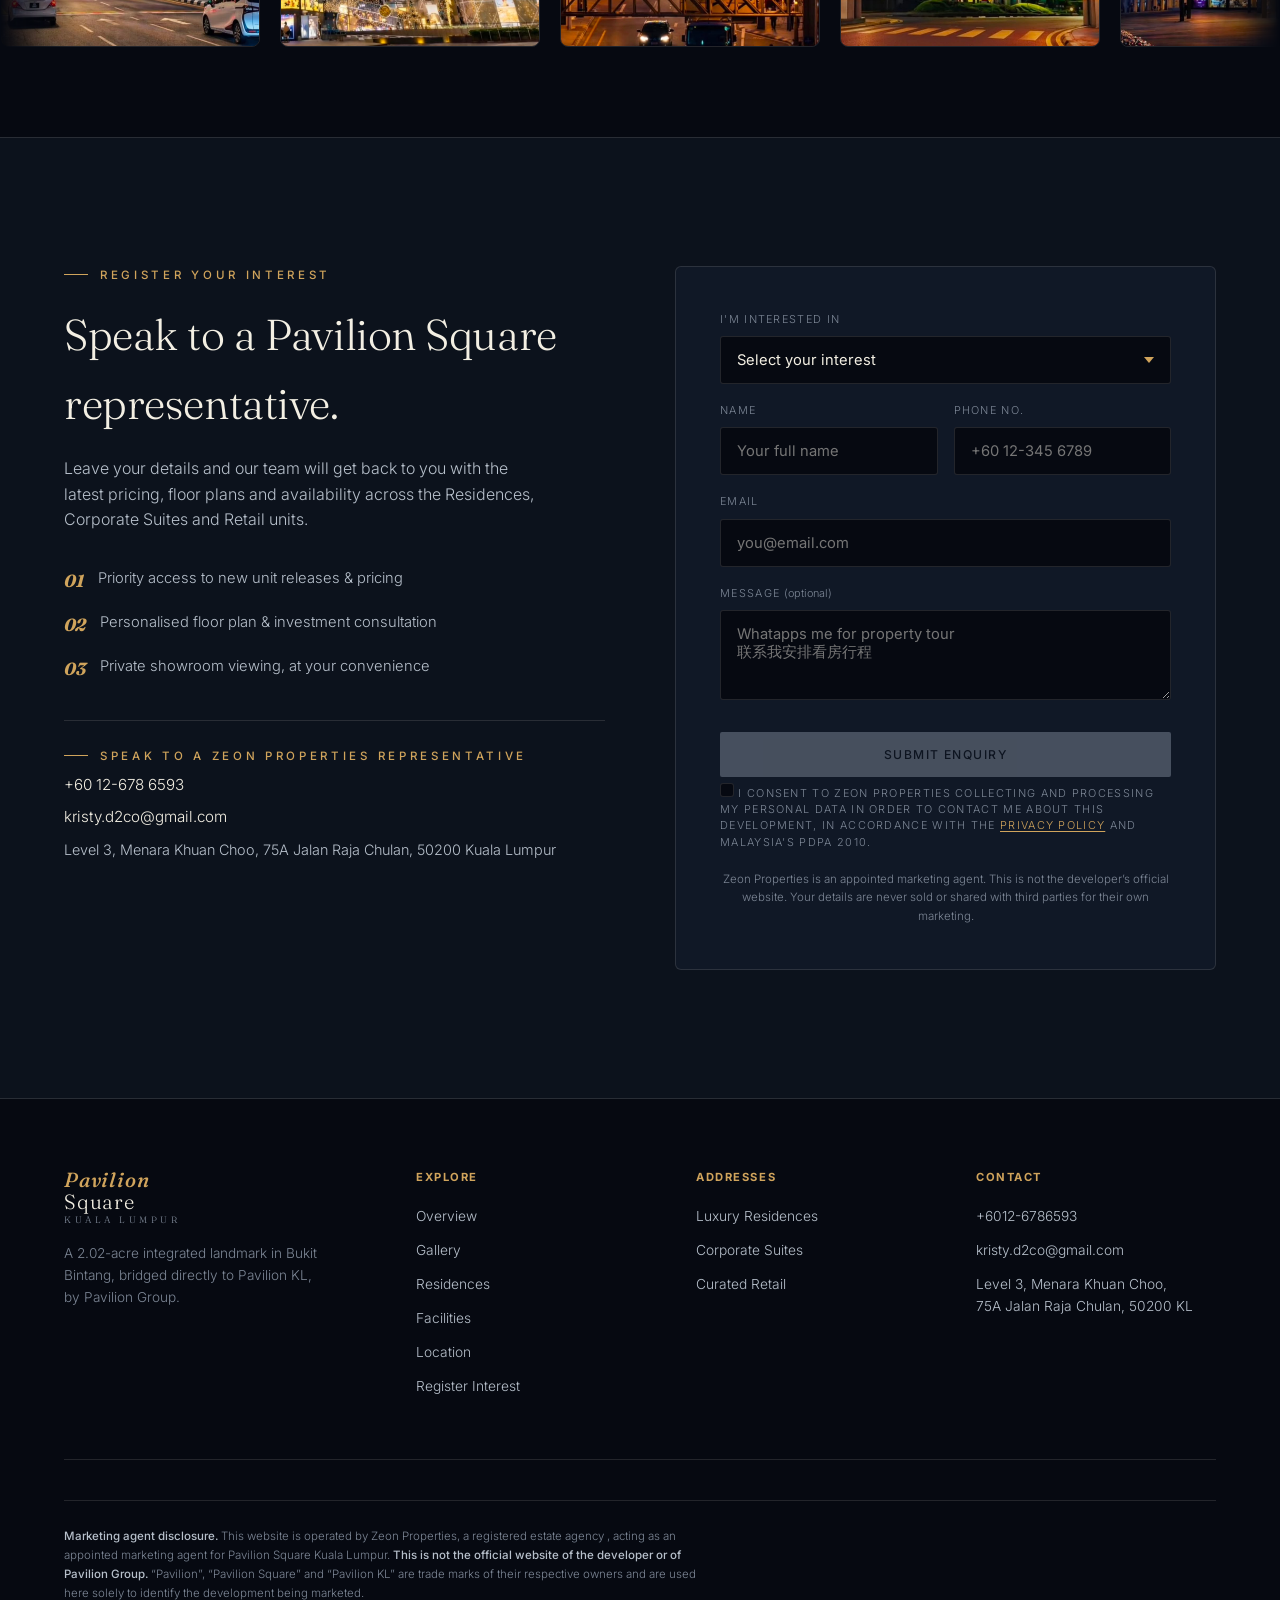
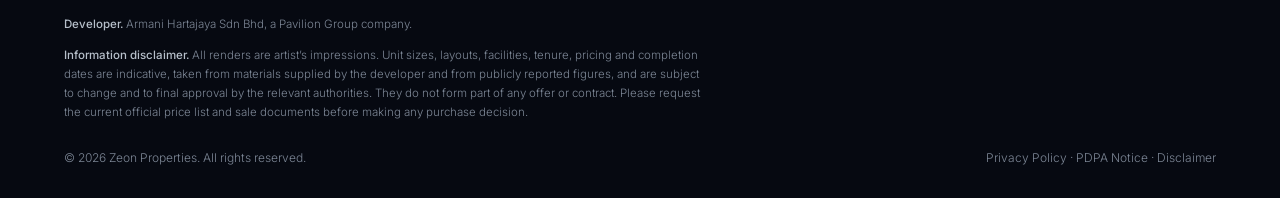
==== commit f7b81b0e: "Checkpoint: Consent box smaller" ====
--- a/index.html
+++ b/index.html
@@ -897,7 +897,7 @@
                             </div>
                             <input type="checkbox" name="botcheck" style="display:none" tabindex="-1"
                                 autocomplete="off">
-                            <button type="submit" class="btn btn-gold submit-btn">Submit Enquiry</button>
+                            <button type="submit" class="btn btn-gold submit-btn" disabled>Submit Enquiry</button>
                             <div class="field consent-field">
                                 <label class="consent">
                                     <input type="checkbox" id="f-consent" name="consent" required>
--- a/psq-style.css
+++ b/psq-style.css
@@ -498,6 +498,8 @@
 .field.invalid input, .field.invalid select, .field.invalid textarea { border-color: #d98a6a; }
 .field.invalid .err { display: block; }
 .submit-btn { width: 100%; justify-content: center; margin-top: 6px; border: none; cursor: pointer; }
+.submit-btn:disabled,
+.submit-btn:disabled:hover { background: var(--stone); color: var(--panel); border-color: var(--stone); opacity: .5; cursor: not-allowed; transform: none; }
 .form-note { font-size: .72rem; color: var(--stone); margin-top: 14px; text-align: center; }
 .form-success { display: none; text-align: center; padding: 40px 10px; }
 .form-success.show { display: block; }
@@ -589,8 +591,16 @@
   letter-spacing: 0; text-transform: none; cursor: pointer;
 }
 .consent input[type="checkbox"] {
-  flex: none; width: 16px; height: 16px; margin-top: 2px;
-  accent-color: var(--gold); cursor: pointer;
+  -webkit-appearance: none; appearance: none;
+  flex: none; width: clamp(11px, 2.8vw, 14px); height: clamp(11px, 2.8vw, 14px); margin-top: 2px; padding: 0;
+  border: 1px solid var(--line); border-radius: 3px; background: var(--ink);
+  display: inline-flex; align-items: center; justify-content: center;
+  cursor: pointer; transition: background .2s, border-color .2s;
+  box-sizing: border-box;
+}
+.consent input[type="checkbox"]:checked { background: var(--gold); border-color: var(--gold); }
+.consent input[type="checkbox"]:checked::after {
+  content: '\2713'; font-size: 75%; line-height: 1; color: var(--ink); font-weight: 700;
 }
 .consent a { color: var(--gold); text-decoration: underline; text-underline-offset: 2px; }
 .consent a:hover { opacity: .8; }
